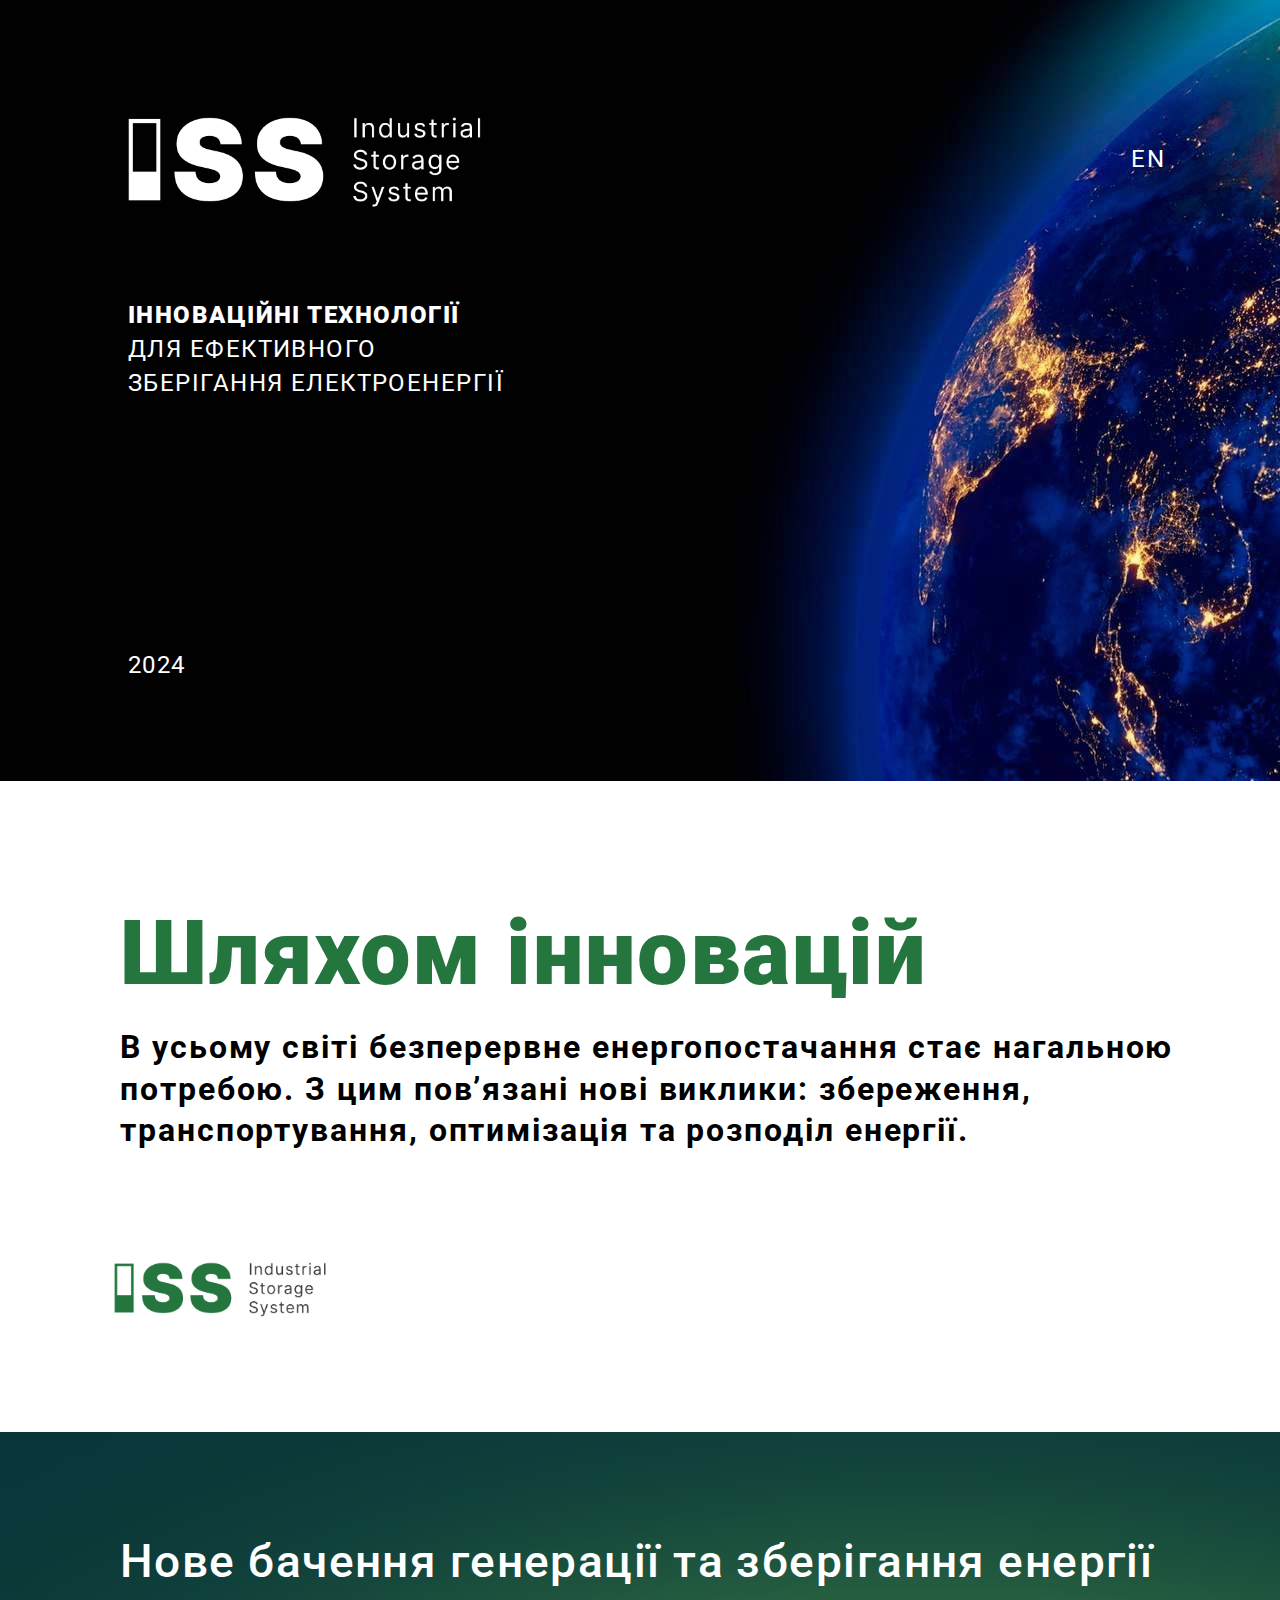
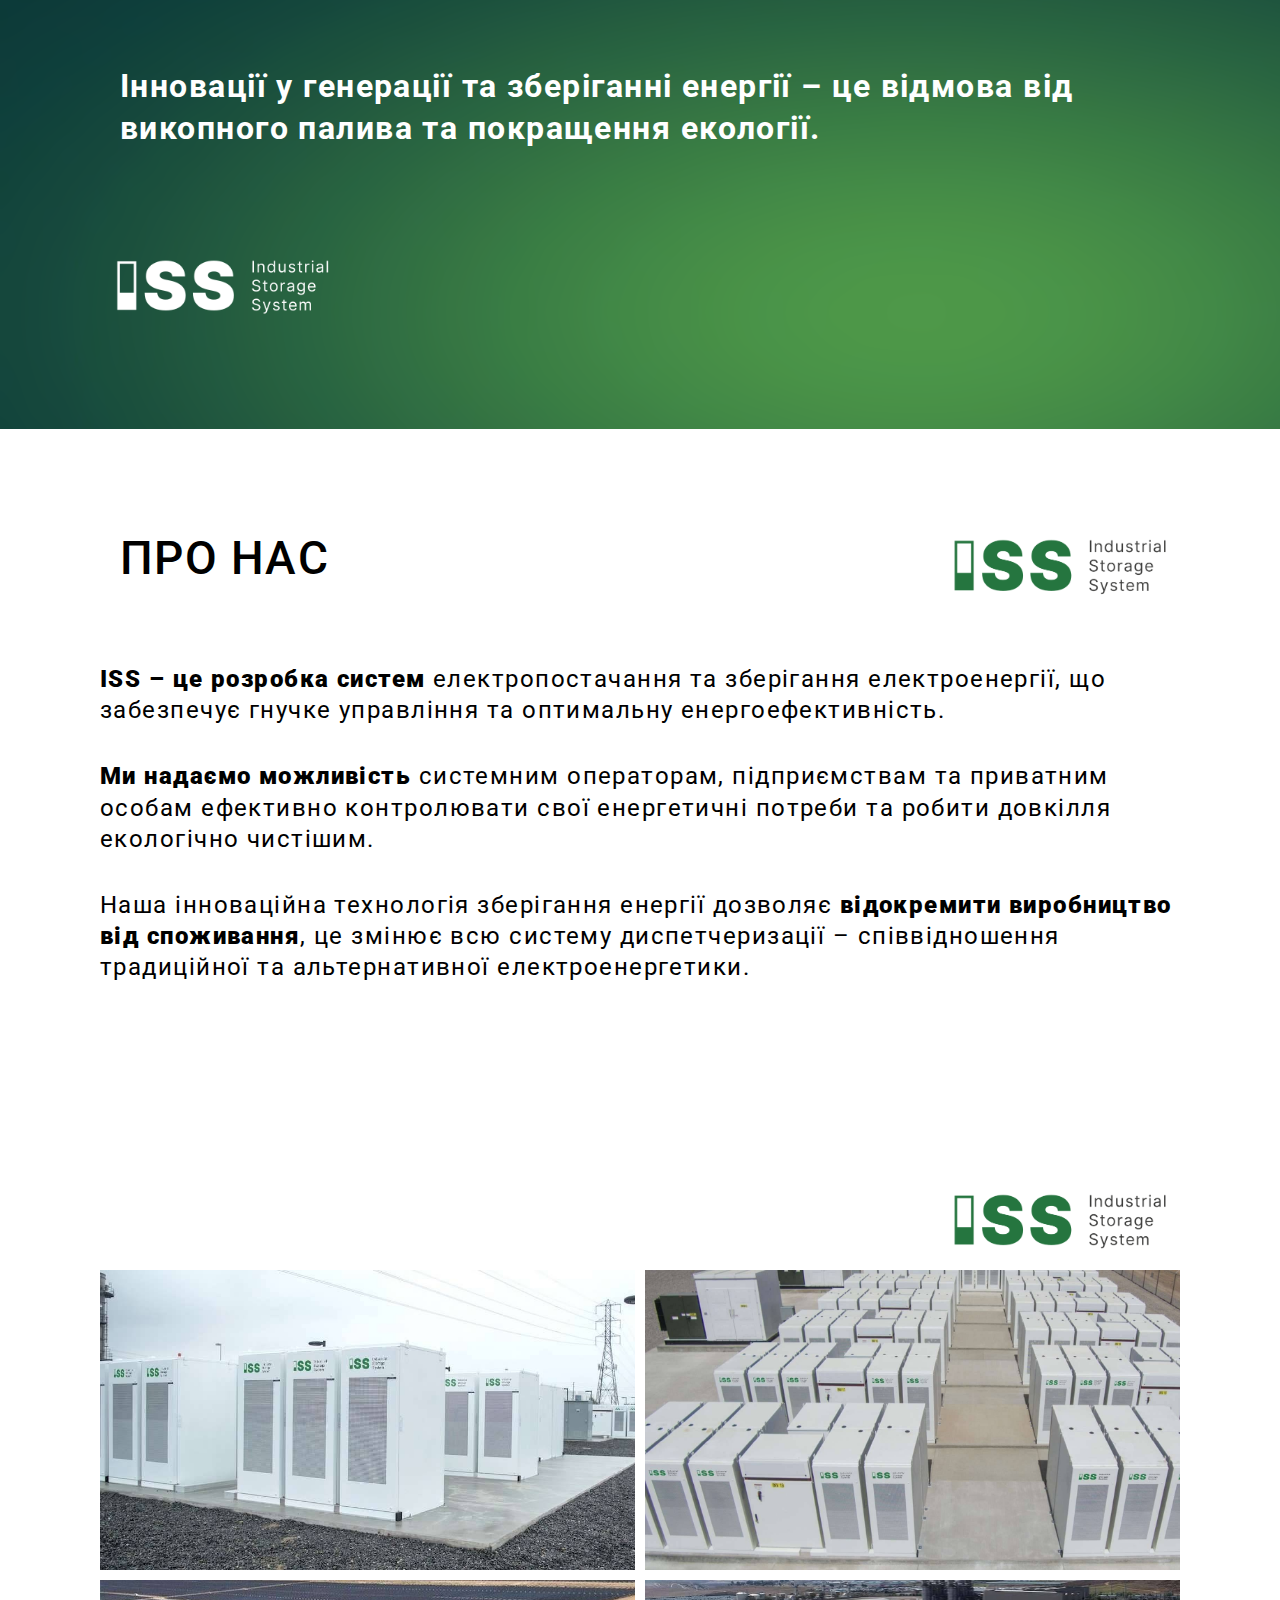
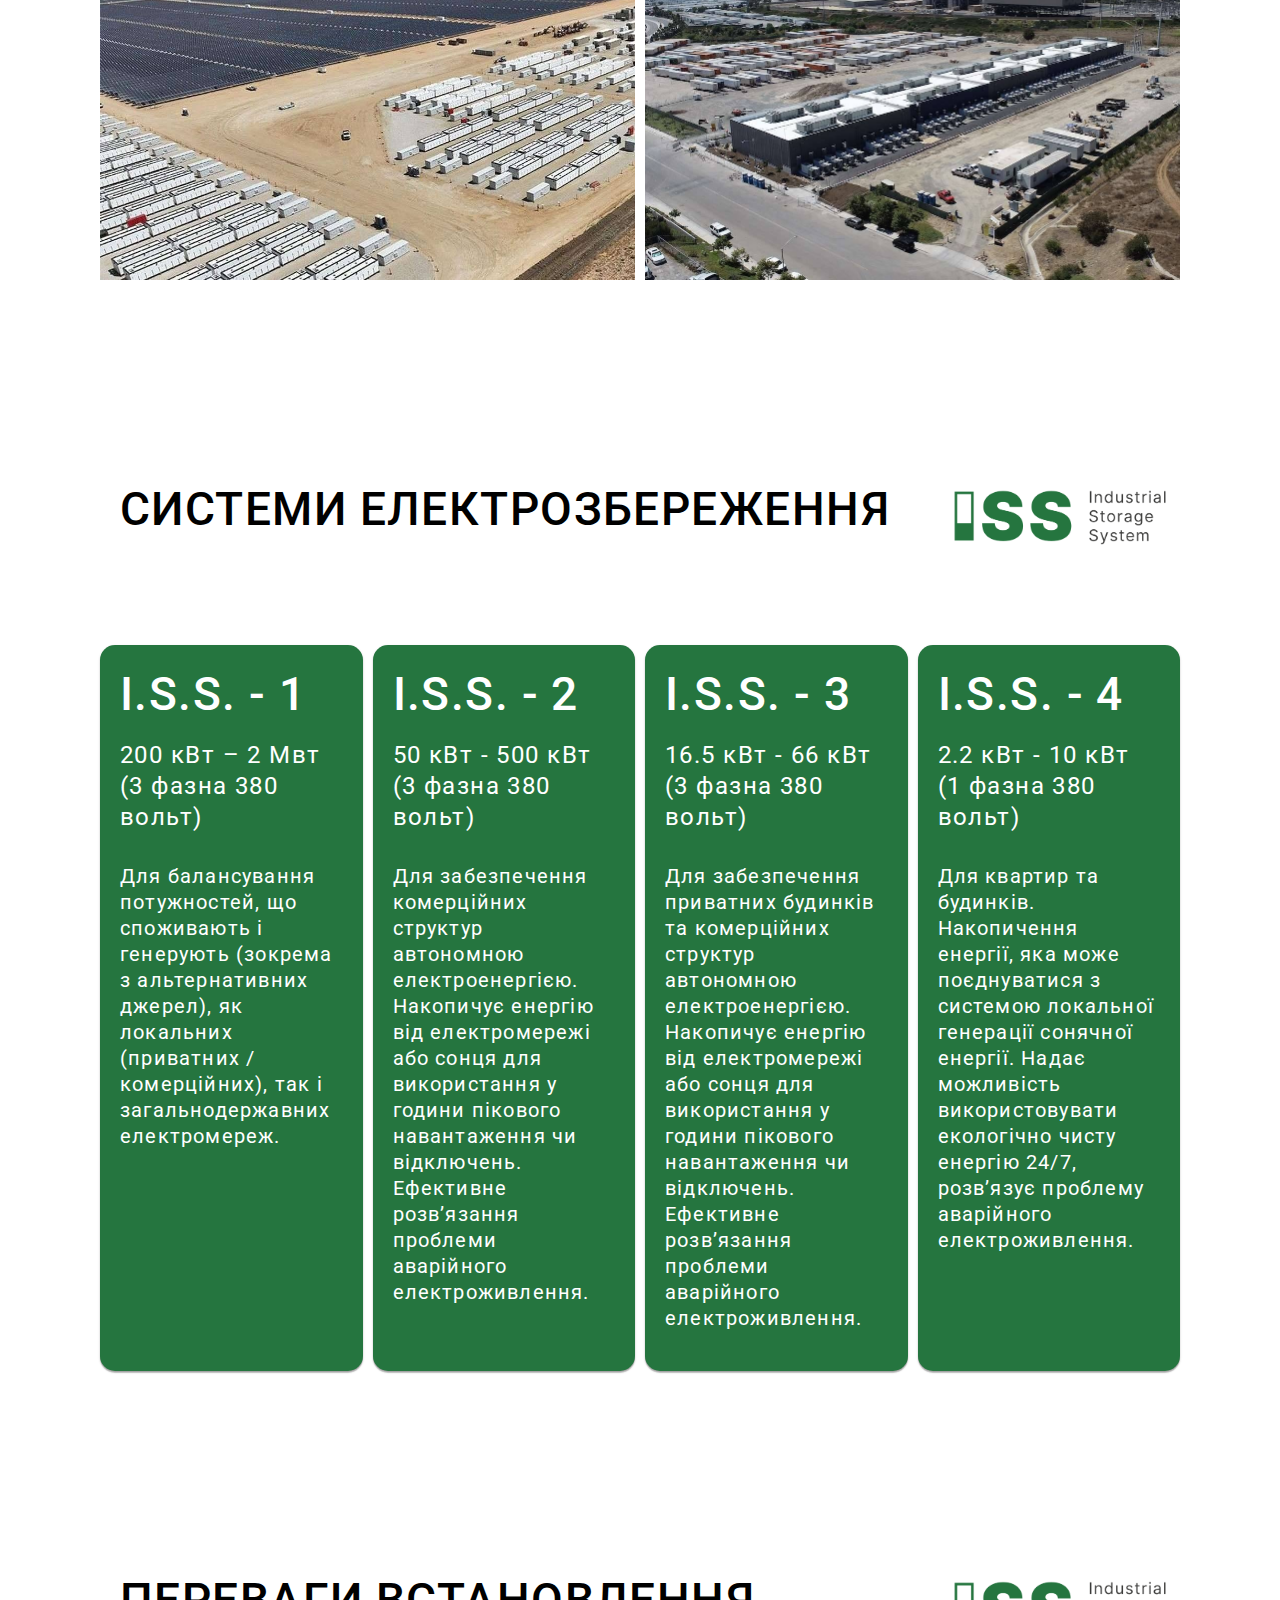
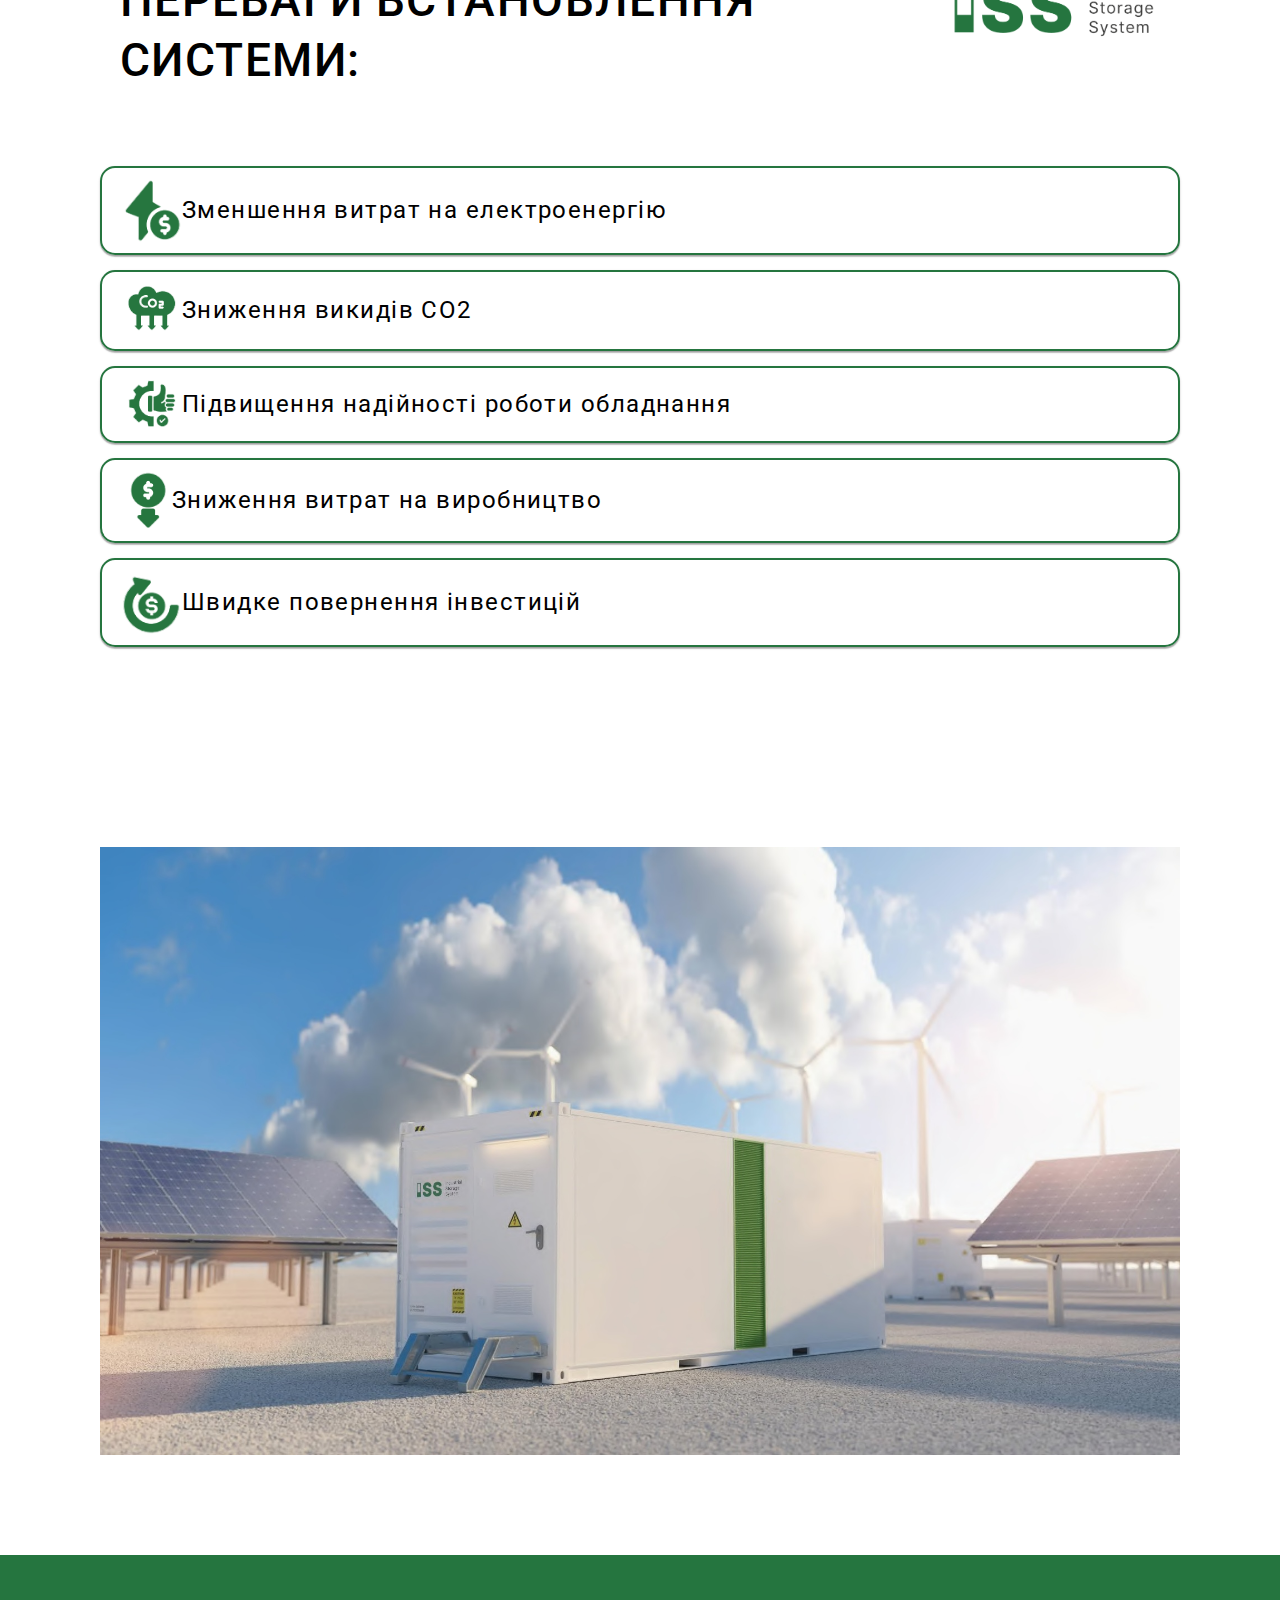
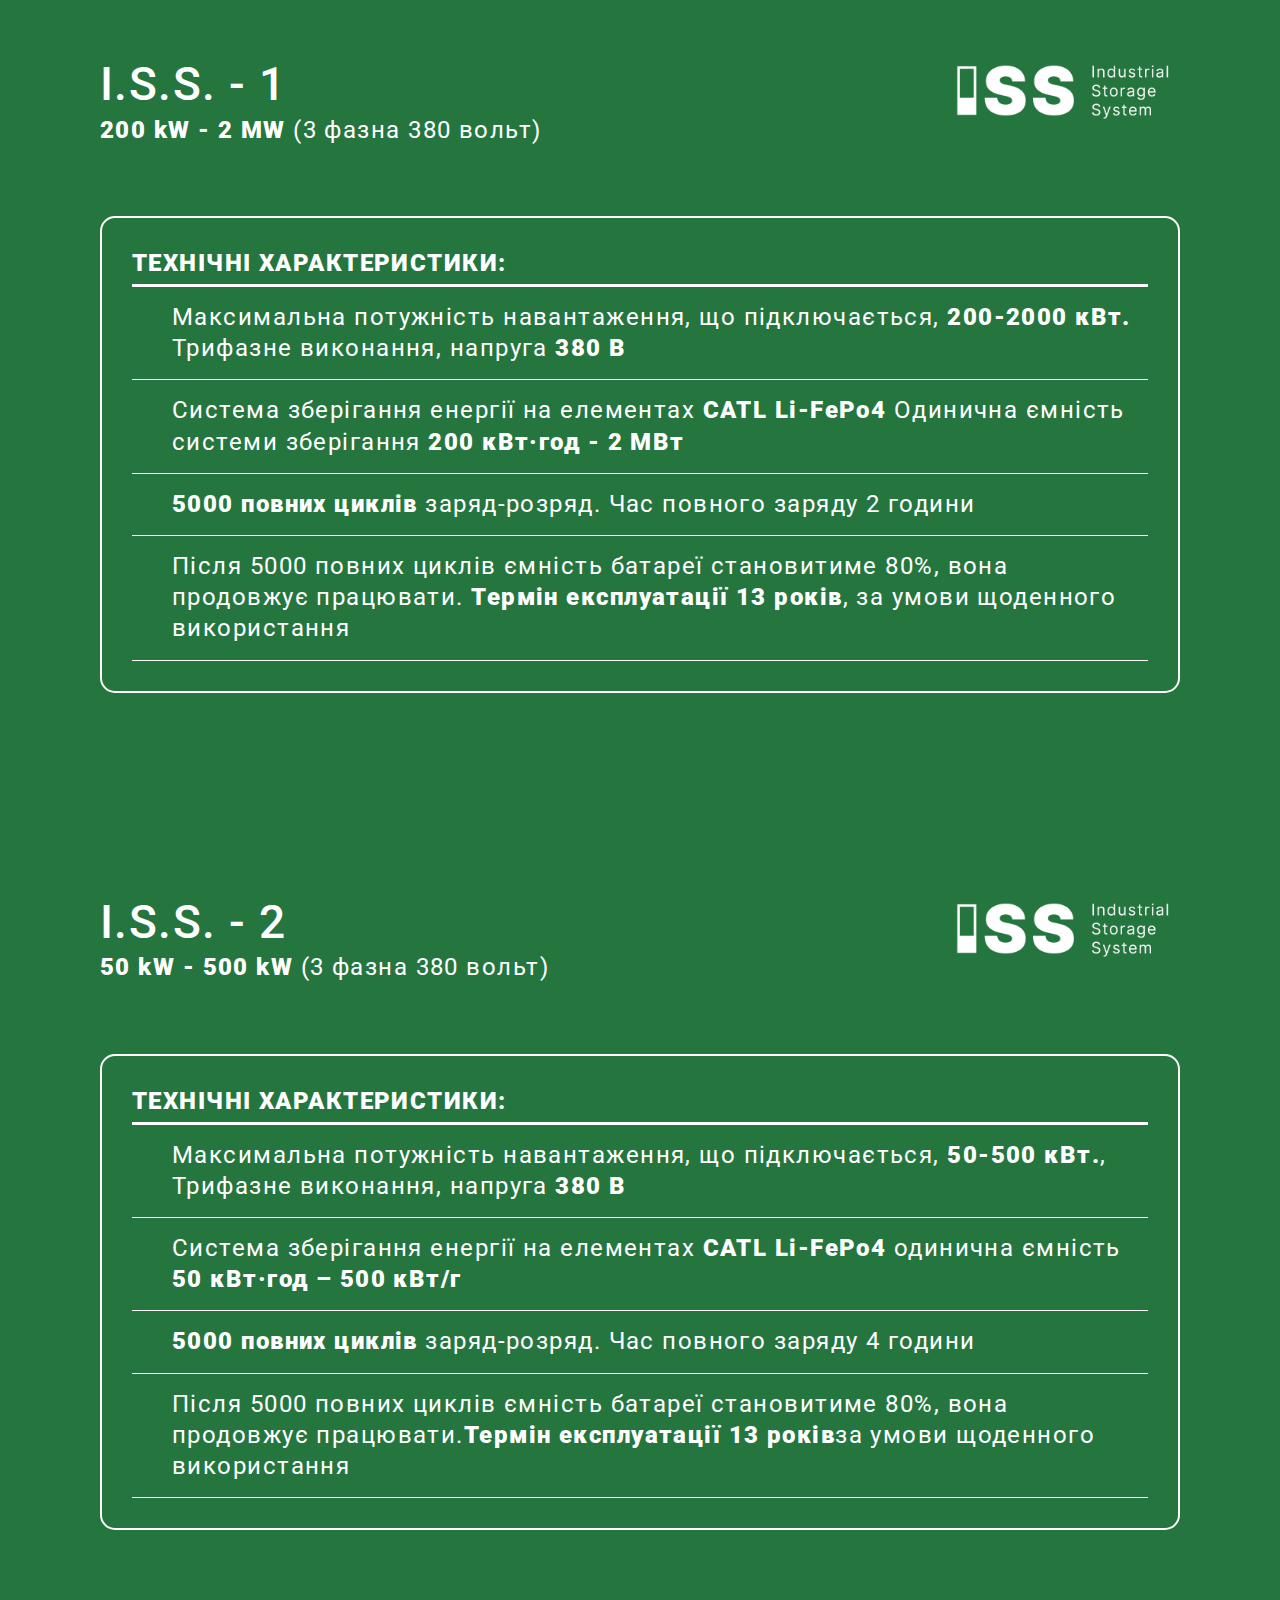
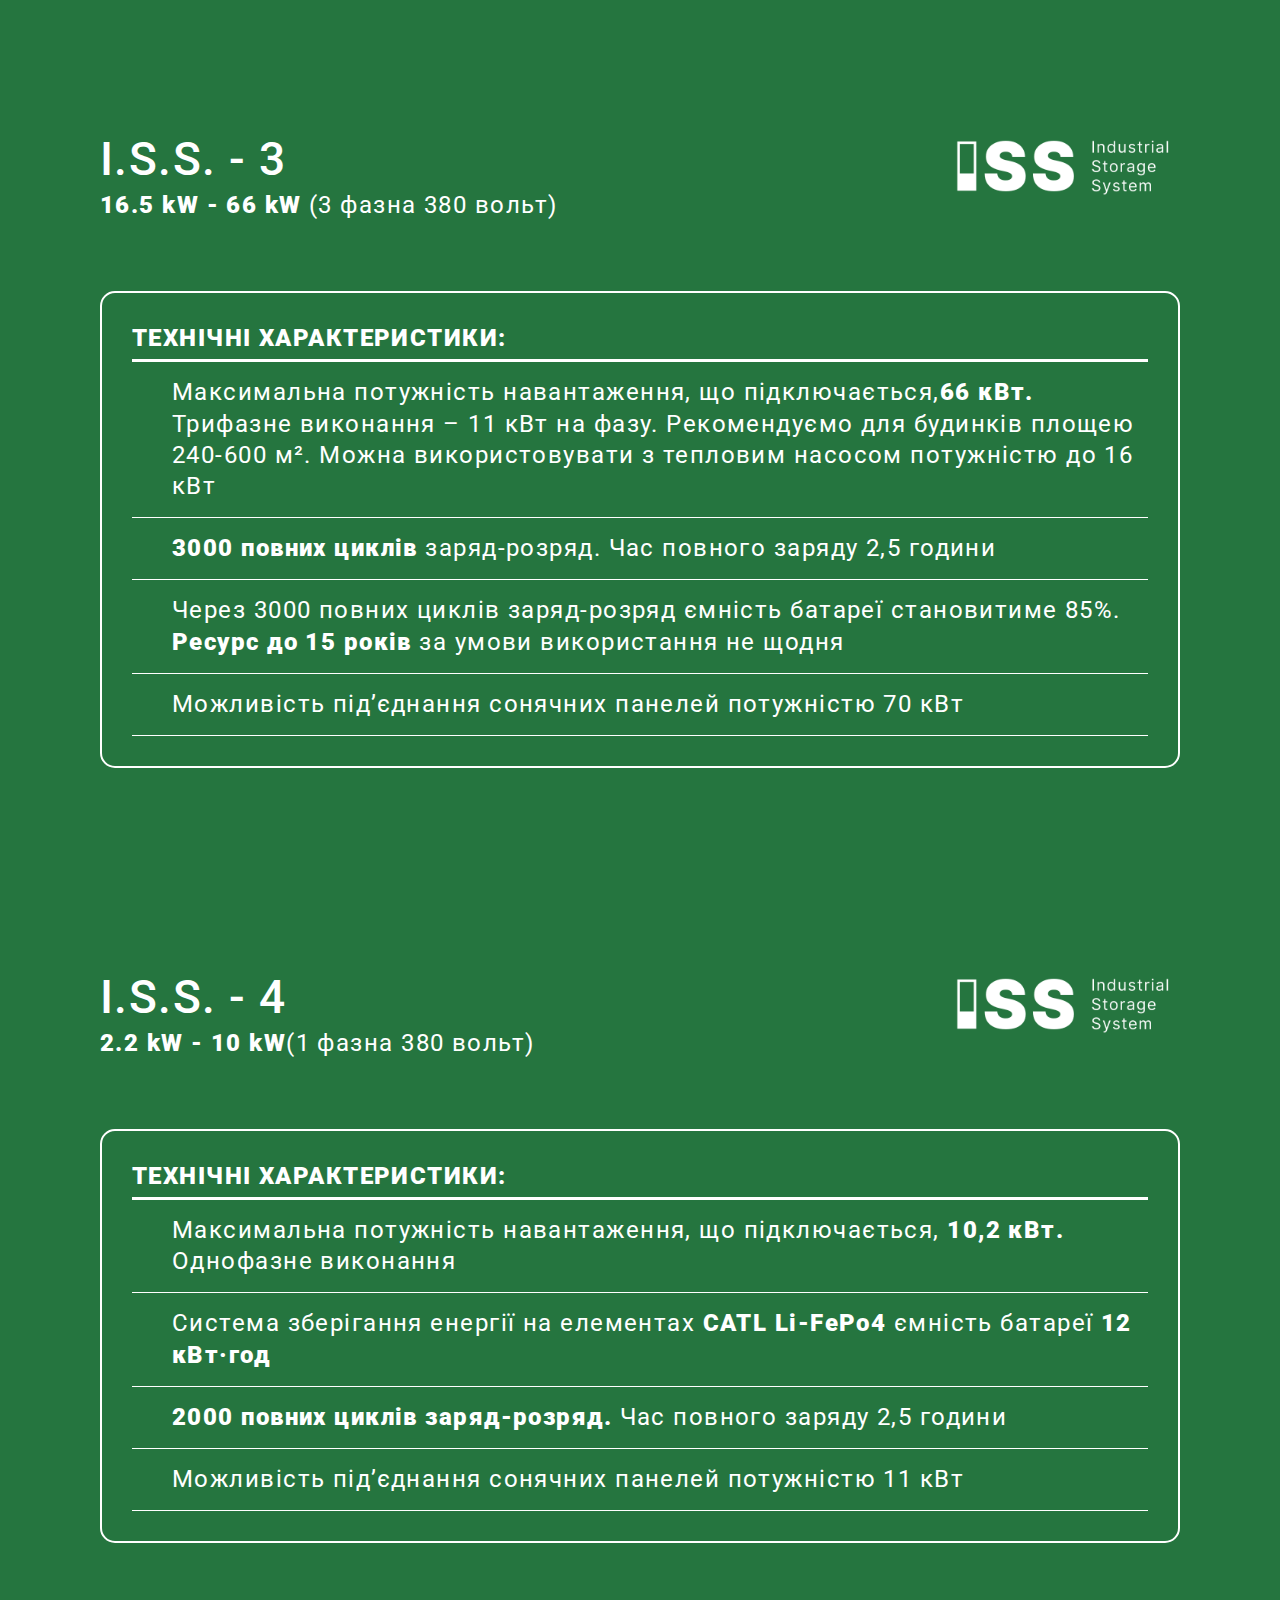
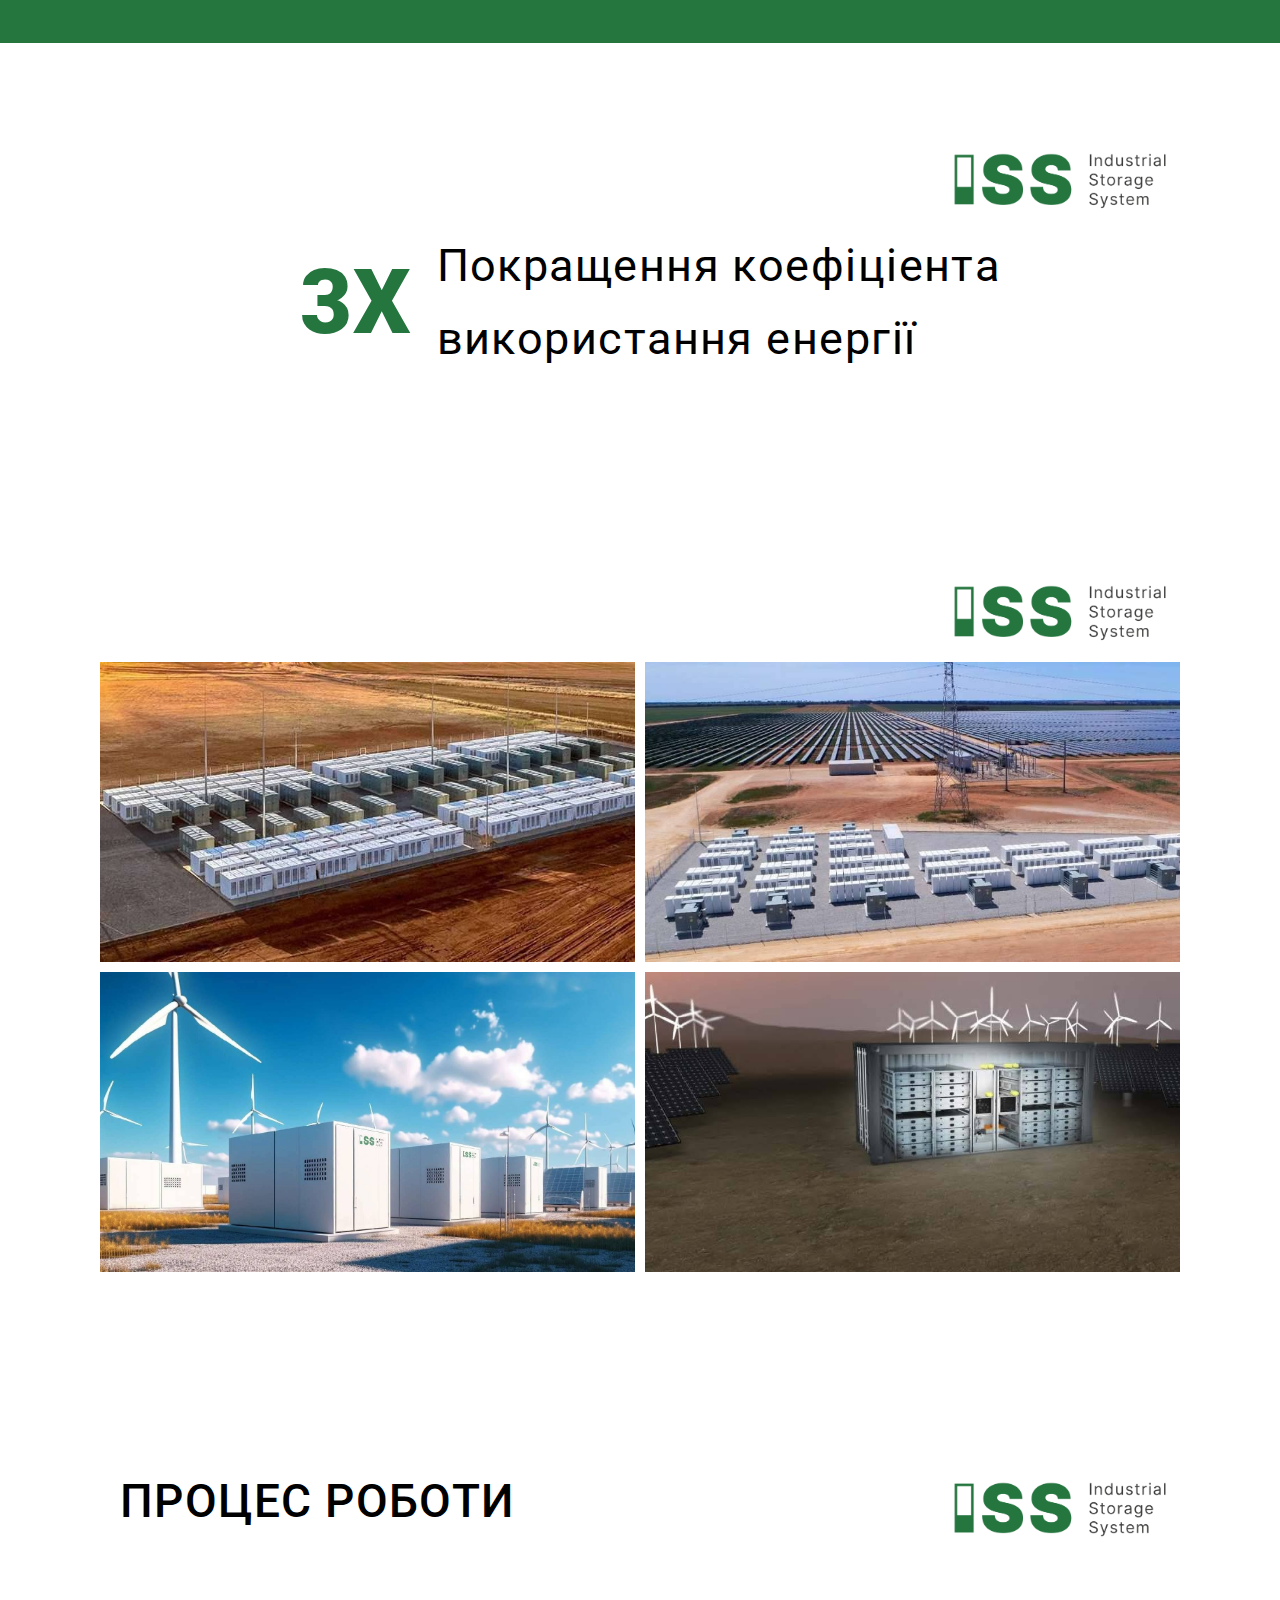
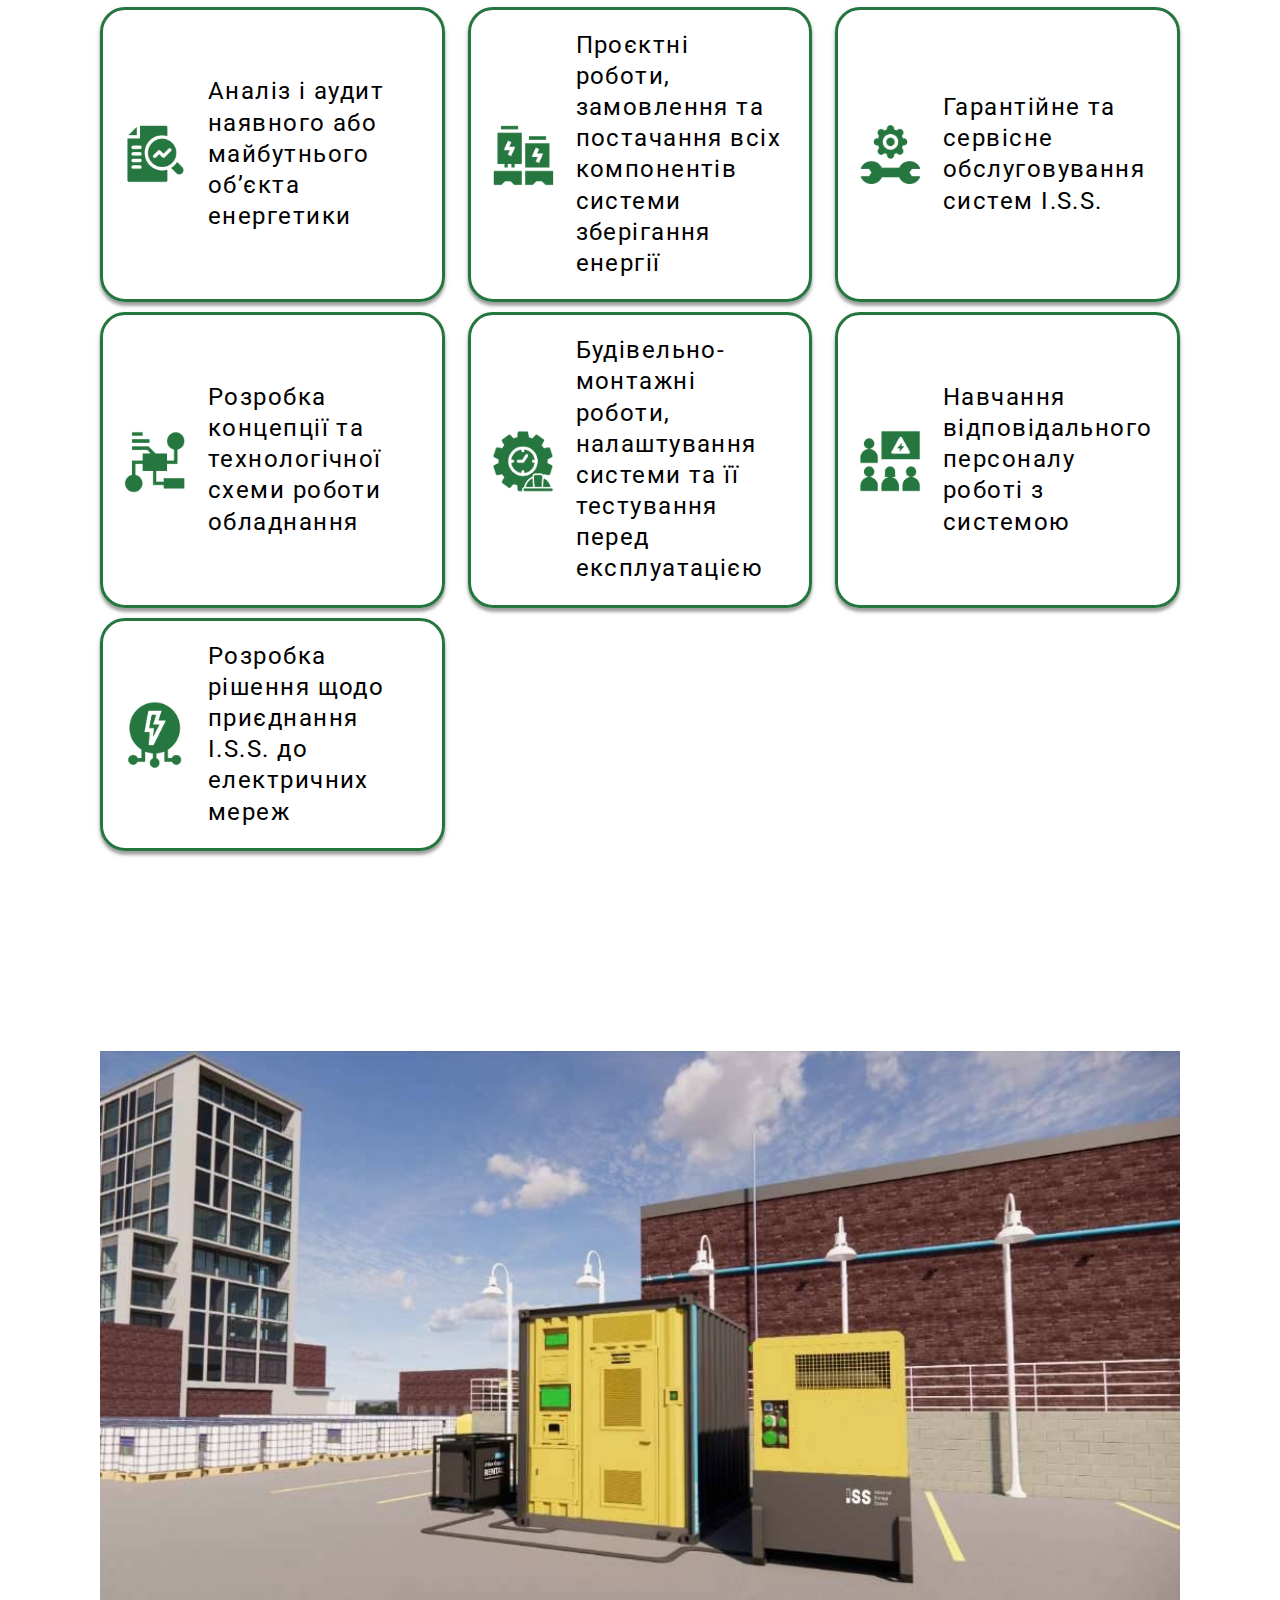
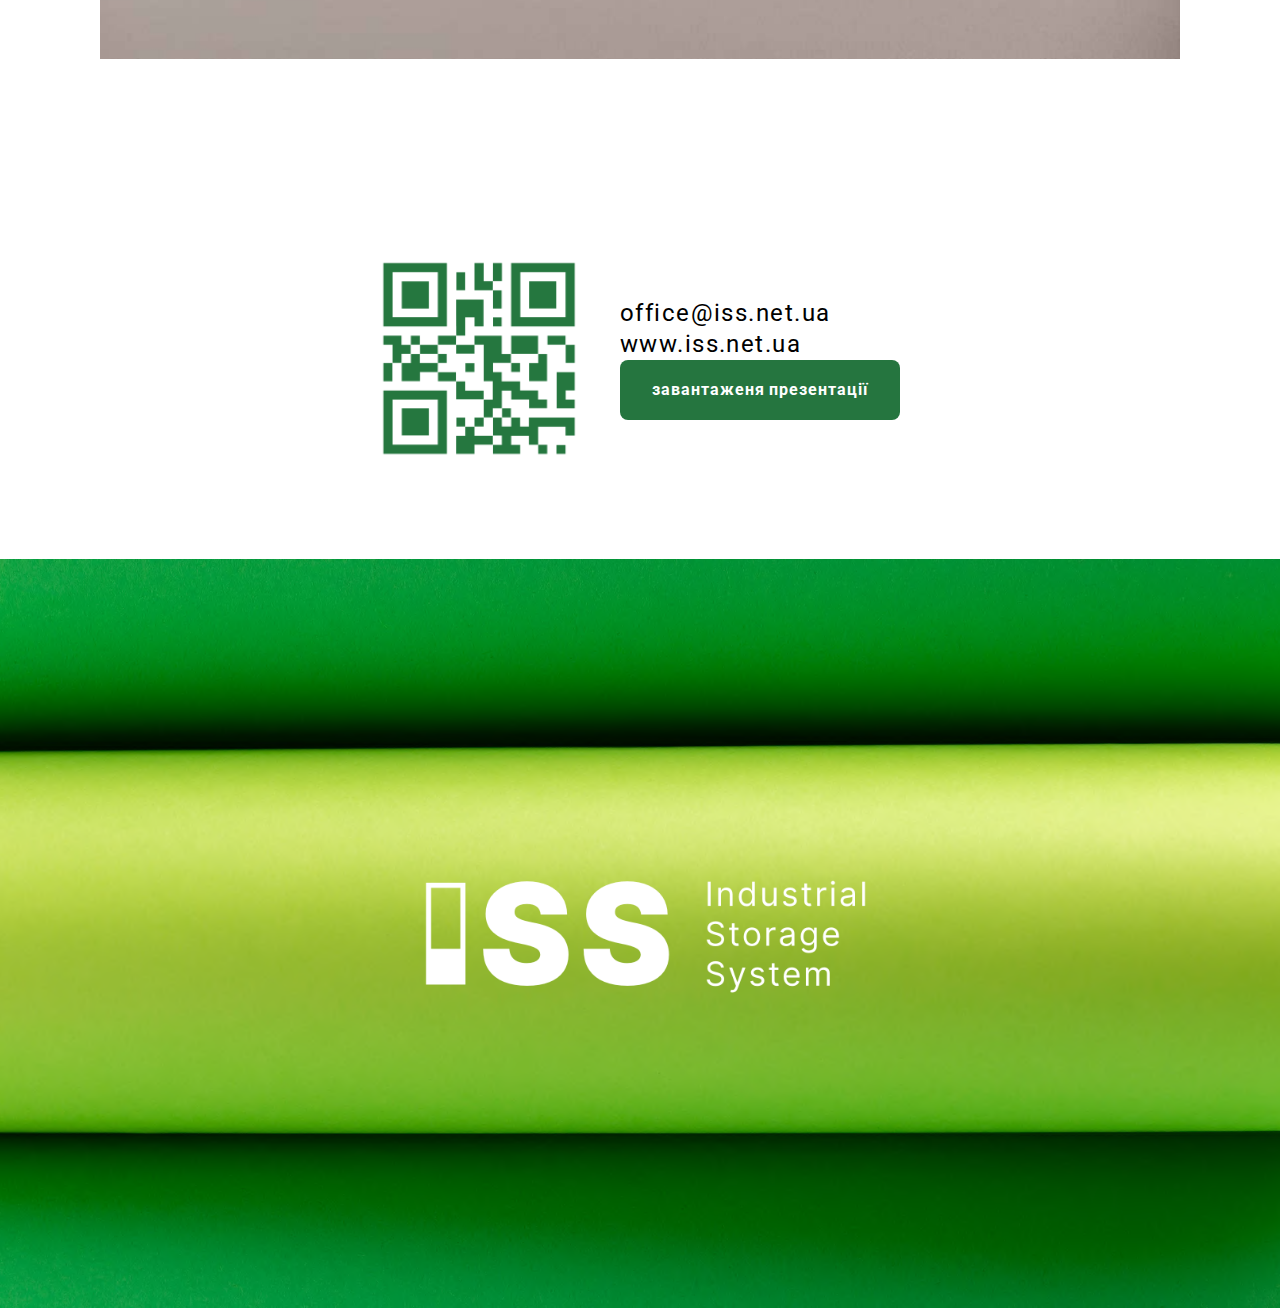
==== ua.html @ e321a3ab "fix" ====
<!DOCTYPE html>
<html lang="en">
  <head>
    <meta charset="UTF-8" />
    <meta name="viewport" content="width=device-width, initial-scale=1.0" />
    <title>ISS</title>
    <link rel="preconnect" href="https://fonts.googleapis.com">
    <link rel="preconnect" href="https://fonts.gstatic.com" crossorigin>
    <link href="https://fonts.googleapis.com/css2?family=Roboto:wght@400;500;700;900&display=swap" rel="stylesheet">
    <link rel="stylesheet" href="./css/normalize.css ">
    <link rel="stylesheet" href="./css/style.css" />
  </head>
  <body class="text">
    <header class="bgImages text-white section ">
      <div class="container">
        <div class=" box-hero">
          
            <img class="hero-img" src="./images/logo_iss_w.png" alt="logo" width="400px" >
            <a class="link-ua" href="./index.html">EN</a>
          </div>
        <ul>
          <li>
            <p class="hero-text ">
            <span class="wide-text">ІННОВАЦІЙНІ ТЕХНОЛОГІЇ</span> <br />
            ДЛЯ ЕФЕКТИВНОГО<br />
            ЗБЕРІГАННЯ ЕЛЕКТРОЕНЕРГІЇ
            </p>
          </li>
          <li>
            <p class="hero-date">2024</p>
          </li>
        </ul>
      </div>
    </header>

    <section class="section">
      <div class="container">
        <h2 class="follow-title title">Шляхом інновацій</h2>
        <p class="follow-text text">
            В усьому світі безперервне енергопостачання стає 
            нагальною потребою. З цим пов’язані нові виклики: 
            збереження, транспортування, оптимізація та розподіл енергії.
        </p>
        <img src="./images/logo_iss_col.png" alt="logo" width="240">
      </div>
      
    </section>

    <section class="section generation">
      <div class="container  text-white">
        <h2 class=" title">Нове бачення генерації та зберігання енергії</h2>
        <p class="generation-text">
            Інновації у генерації та зберіганні енергії – 
            це відмова від викопного палива 
            та покращення екології.
        </p>
        <img src="./images/logo_iss_w.png" alt="logo" width="240">
      </div>
    </section>

    <section class="section">
      <div class="container">
        <div class="box-flex">
          <h2 class="title">ПРО НАС</h2>
          <img src="./images/logo_iss_col.png" alt="logo" width="240">
        </div>
        <ul >
          <li class="about-item ">
            <span class="wide-text">ISS – це розробка систем</span> електропостачання та зберігання електроенергії, 
            що забезпечує гнучке управління та оптимальну енергоефективність.
          </li>
          <li class="about-item ">
            <span class="wide-text">Ми надаємо можливість</span> системним операторам, підприємствам та приватним особам 
            ефективно контролювати свої енергетичні потреби та робити довкілля екологічно чистішим.
          </li>
          <li>
            Наша інноваційна технологія зберігання енергії дозволяє <span class="wide-text">відокремити
            виробництво від споживання</span>, це змінює всю систему диспетчеризації – 
            співвідношення традиційної та альтернативної електроенергетики.
          </li>
        </ul>
      </div>
      
    </section>

    <section class="section">
      <div class="container">
        <img class="our_work-logo" src="./images/logo_iss_col.png" alt="logo" width="240">
        <ul class="our_work-flex">
          <li class="our_work-item1 our_work-item"></li>
          <li class="our_work-item2 our_work-item"></li>
          <li class="our_work-item3 our_work-item"></li>
          <li class="our_work-item4 our_work-item"></li>
        </ul>
      </div>
    </section>

    <section class="section">
      <div class="container">
        <div class="box-flex system-box">
          <h2 class="title">СИСТЕМИ ЕЛЕКТРОЗБЕРЕЖЕННЯ</h2>
          <img src="./images/logo_iss_col.png" alt="logo" width="240">
        </div>
        <ul class="system-list text-white">
          <li class="system-item">
            <p class="system-title title">I.S.S. - 1</p>
            <p class="system-power">200 кВт – 2 Мвт 
                (3 фазна 380 вольт)</p>
            <p class="text system-text">
                Для балансування 
                потужностей, що 
                споживають 
                і генерують (зокрема з 
                альтернативних джерел), 
                як локальних (приватних /
                комерційних), так 
                і загальнодержавних 
                електромереж.
            </p>
          </li>
          <li class="system-item">
            <p class="system-title title">I.S.S. - 2</p>
            <p class="system-power">50 кВт - 500 кВт 
                (3 фазна 380 вольт)</p>
            <p class="text system-text">
                Для забезпечення комерційних 
                структур автономною 
                електроенергією. 
                Накопичує енергію від 
                електромережі або сонця 
                для використання у години 
                пікового навантаження 
                чи відключень. 
                Ефективне розв’язання 
                проблеми аварійного 
                електроживлення.
            </p>
          </li>
          <li class="system-item ">
            <p class="system-title title">I.S.S. - 3</p>
            <p class="system-power">16.5 кВт - 66 кВт 
                (3 фазна 380 вольт)</p>
            <p class="text system-text">
                Для забезпечення 
                приватних будинків 
                та комерційних 
                структур автономною 
                електроенергією. 
                Накопичує енергію від 
                електромережі або сонця 
                для використання у години 
                пікового навантаження 
                чи відключень. 
                Ефективне розв’язання 
                проблеми аварійного 
                електроживлення.
            </p>
          </li>
          <li class="system-item">
            <p class="system-title title">I.S.S. - 4</p>
            <p class="system-power">2.2 кВт - 10 кВт 
                (1 фазна 380 вольт)</p>
            <p class="text system-text">
                Для квартир та будинків. 
                Накопичення енергії, 
                яка може поєднуватися 
                з системою локальної 
                генерації сонячної енергії. 
                Надає можливість 
                використовувати 
                екологічно чисту 
                енергію 24/7, розв’язує 
                проблему аварійного 
                електроживлення.
            </p>
          </li>
        </ul>
      </div>
    </section>

    <section class="section">
      <div class="container">
        <div class="box-flex">
          <h2 class="title">ПЕРЕВАГИ ВСТАНОВЛЕННЯ СИСТЕМИ:</h2>
          <img src="./images/logo_iss_col.png" alt="logo" width="240">
        </div>
  
        <ul class="benefits-list text">
          <li class="benefits-item">
            <img src="./images/benefits1.png" alt="" width="60px">
            <p>Зменшення витрат на електроенергію</p>
          </li>
          <li class="benefits-item">
            <img src="./images/benefits2.png" alt="" width="60px">
            <p>Зниження викидів CO2</p>
          </li>
          <li class="benefits-item">
            <img src="./images/benefits3.png" alt="" width="60px">
            <p>Підвищення надійності роботи обладнання</p>
          </li>
          <li class="benefits-item">
            <img src="./images/benefits4.png" alt="" width="50px">
            <p>Зниження витрат на виробництво</p>
          </li>
          <li class="benefits-item">
            <img src="./images/benefits5.png" alt="" width="60px">
            <p>Швидке повернення інвестицій
            </p>
          </li>
        </ul>
      </div>
    </section>

    <section class="section">
      <dir class="container">
        <img class="generator-img" src="./images/generator.jpg" alt="" />
      </dir>
    </section>

    <section class="section text-white section-green text">
      <div class="container">
        <div class="box-flex technology-box">
          <div>  
            <h3 class="title technology-title">I.S.S. - 1</h3>
            <p><span class="wide-text">200 kW - 2 MW</span> (3 фазна 380 вольт)</p>
          </div>
          <img src="./images/logo_iss_w.png" alt="logo" width="240">
        </div>
        <ul class="technology-list">
          <li>
            <p class="wide-text technology-tab-text">ТЕХНІЧНІ ХАРАКТЕРИСТИКИ:</p>
          </li>
          <li class="technology-item">
            <p class="technology-text">
                Максимальна потужність навантаження, що підключається, <span class="wide-text">200-2000 кВт.</span> Трифазне виконання, напруга <span class="wide-text">380 В</span>
            </p>
          </li>
          <li class="technology-item">
            <p class="technology-text">
                Система зберігання енергії на елементах <span class="wide-text">CATL Li-FePo4</span> Одинична ємність системи зберігання <span class="wide-text">200 кВт·год - 2 МВт</span>
            </p>
          </li>
          <li class="technology-item">
            <p class="technology-text">
              <span class="wide-text">5000 повних циклів</span> заряд-розряд. Час повного заряду 2 години
            </p>
          </li>
          <li class="technology-item">
            <p class="technology-text">
                Після 5000 повних циклів ємність батареї становитиме 80%, вона продовжує працювати. <span class="wide-text">Термін експлуатації 13 років</span>,  за умови щоденного використання
            </p>
          </li>
        </ul>
        
      </div>
    </section>

    <section class="section text-white section-green text">
      
      <div class="container">
        <div class="box-flex technology-box">
          <div>  
            <h3 class="title technology-title">I.S.S. - 2</h3>
            <p><span class="wide-text">50 kW - 500 kW</span> (3 фазна 380 вольт)</p>
          </div>
          <img src="./images/logo_iss_w.png" alt="logo" width="240">
        </div>
        <ul class="technology-list">
          <li>
            <p class="wide-text technology-tab-text">ТЕХНІЧНІ ХАРАКТЕРИСТИКИ:</p>
          </li>
          <li class="technology-item">
            <p class="technology-text">
                Максимальна потужність навантаження, що підключається,  
               <span class="wide-text">50-500 кВт.</span>, 
               Трифазне виконання, напруга <span class="wide-text">380 В</span>
            </p>
          </li>
          <li class="technology-item">
            <p class="technology-text">
                Система зберігання енергії на елементах <span class="wide-text">CATL Li-FePo4</span> одинична ємність
              <span class="wide-text">50 кВт·год – 500 кВт/г</span>
            </p>
          </li>
          <li class="technology-item">
            <p class="technology-text">
                <span class="wide-text">5000 повних циклів</span> 
                заряд-розряд. Час повного заряду 4 години
            </p>
          </li>
          <li class="technology-item">
            <p class="technology-text">
                Після 5000 повних циклів ємність батареї становитиме 80%, вона продовжує працювати.<span class="wide-text">Термін експлуатації 13 років</span>за умови щоденного використання
            </p>
          </li>
        </ul>
      </div>
    </section>

    <section class="section text-white section-green text">
      
      <div class="container">
        <div class="box-flex technology-box">
          <div>  
            <h3 class="title technology-title">I.S.S. - 3</h3>
            <p><span class="wide-text">16.5 kW - 66 kW</span> (3 фазна 380 вольт)</p>
          </div>
          <img src="./images/logo_iss_w.png" alt="logo" width="240">
        </div>
        <ul class="technology-list">
          <li>
            <p class="wide-text technology-tab-text">ТЕХНІЧНІ ХАРАКТЕРИСТИКИ:</p>
          </li>
          <li class="technology-item">
            <p class="technology-text">
                Максимальна потужність навантаження, що підключається,<span class="wide-text">66 кВт.</span> Трифазне виконання – 11 кВт на фазу. 
                Рекомендуємо для будинків площею 240-600 м². Можна використовувати з тепловим насосом 
                потужністю до 16 кВт    
            
            </p>
          </li>
          <li class="technology-item">
            <p class="technology-text">
               <span class="wide-text">3000 повних циклів</span> заряд-розряд. Час повного заряду 2,5 години
            </p>
          </li>
          <li class="technology-item">
            <p class="technology-text">
                Через 3000 повних циклів заряд-розряд ємність батареї становитиме 85%. <span class="wide-text">Ресурс до 15 років</span> за умови 
                використання не щодня
            </p>
          </li>
          <li class="technology-item">
            <p class="technology-text">
                Можливість під’єднання сонячних панелей потужністю 70 кВт
            </p>
          </li>
        </ul>
      </div>
    </section>

    <section class="section text-white section-green text">
      
      <div class="container">
        <div class="box-flex technology-box">
          <div>  
            <h3 class="title technology-title">I.S.S. - 4</h3>
            <p><span class="wide-text">2.2 kW - 10 kW</span>(1 фазна 380 вольт)</p>
          </div>
          <img src="./images/logo_iss_w.png" alt="logo" width="240">
        </div>
        <ul class="technology-list">
          <li>
            <p class="wide-text technology-tab-text">ТЕХНІЧНІ ХАРАКТЕРИСТИКИ:</p>
          </li>
          <li class="technology-item">
            <p class="technology-text">
                Максимальна потужність навантаження, що підключається, <span class="wide-text">10,2 кВт.</span> Однофазне виконання
            </p>
          </li>
          <li class="technology-item">
            <p class="technology-text">
                Система зберігання енергії на елементах <span class="wide-text">CATL Li-FePo4</span> ємність батареї <span class="wide-text">12 кВт·год</span> 
            </p>
          </li>
          <li class="technology-item">
            <p class="technology-text">
                <span class="wide-text">2000 повних циклів заряд-розряд.</span> Час повного заряду 2,5 години
            </p>
          </li>
          <li class="technology-item">
            <p class="technology-text">
                Можливість під’єднання сонячних панелей потужністю 11 кВт

            </p>
            </li>
        </ul>
      </div>
    </section>

    <section class="section">
      <div class="container ">
        <img class="our_work-logo" src="./images/logo_iss_col.png" alt="logo" width="240">
<div class="box-flex improvement-box"> 
  <p class="follow-title title">3X</p>
  <ul>
    <li>
      <p class="impr-text">Покращення коефіціента</p>
    </li>
    <li>
      <p class="impr-text">використання енергії</p>
    </li>
  </ul>
</div>
      </div>
    </section>
    <section class="section">
      <div class="container">
        <img class="our_work-logo" src="./images/logo_iss_col.png" alt="logo" width="240">
        <ul class="our_work-flex">
          <li class="our_work-item5 our_work-item"></li>
          <li class="our_work-item6 our_work-item"></li>
          <li class="our_work-item7 our_work-item"></li>
          <li class="our_work-item8 our_work-item"></li>
        </ul>
      </div>
    </section> 
    <section class="section">
      <div class="container">
        <div class="box-flex">
          <h3 class="title">ПРОЦЕС РОБОТИ</h3>
          <img class="our_work-logo" src="./images/logo_iss_col.png" alt="logo" width="240">
        </div>
          <ul class="work-list">
            <li class="box-flex work-item">
              <img class="work-img" src="./images/svg/icon-1.png" alt="" width="65">
              <p>
                Аналіз і аудит наявного 
або майбутнього 
об’єкта енергетики
              </p>
            </li>
            <li class="box-flex work-item">
              <img class="work-img" src="./images/svg/icon-2.png" alt="" width="65">
              <p>
                Проєктні роботи, 
замовлення та постачання 
всіх компонентів системи
зберігання енергії
              </p>
            </li>
            <li class="box-flex work-item">
              <img class="work-img" src="./images/svg/icon-3.png" alt="" width="65">
              <p>
                Гарантійне та сервісне 
обслуговування систем 
I.S.S.
              </p>
            </li>
            <li class="box-flex work-item">
              <img class="work-img" src="./images/svg/icon-4.png" alt="" width="65">
              <p>
                Розробка концепції 
та технологічної схеми 
роботи обладнання
              </p>
            </li>
            <li class="box-flex work-item">
              <img class="work-img" src="./images/svg/icon-5.png" alt="" width="65">
              <p>
                Будівельно-монтажні 
роботи, налаштування 
системи та її тестування 
перед експлуатацією
              </p>
            </li>
            <li class="box-flex work-item">
              <img class="work-img" src="./images/svg/icon-6.png" alt="" width="65">
              <p>
                Навчання 
відповідального
персоналу роботі 
з системою
              </p>
            </li>
            <li class="box-flex work-item">
              <img class="work-img" src="./images/svg/icon-7.png" alt="" width="65">
              <p>
                Розробка рішення щодо 
приєднання I.S.S. 
до електричних мереж
              </p>
            </li>
          </ul>
      </div>
    </section>
    <section class="section">
      <dir class="container">
        <img class="generator-img" src="./images/generator2.jpg" alt="" />
      </dir>
    </section>

    <section class="section">
      <div class="container qrcode-flex">
        <img class=" qrcode-img" src="./images/svg/QRcod.png" alt="QRcod" width="200"/>
        <ul>
          <li><a class="qrcode-link" href="mail:office@iss.net.ua">office@iss.net.ua</a></li>
          <li class="qrcode-elm"><a class="qrcode-link" href="./
            ">www.iss.net.ua
          </a></li>
          <li><a class="footer-btn" href="./Files/ISS_ukr.pdf">завантаженя презентації</a></li>
        </ul>
      </div>
    </section>
  
    <section class="section footer-bg">

      <div class="container footer-flex">
        <img class="" src="./images/logo_iss_w.png" alt="logo" width="500">
      </div>
    </section>
  </body>
</html>
---- css/style.css ----
* {
  margin: 0;
  padding: 0;
  border: 0 none;
  background: none;
}
body {
  /* transform: scale(0.9); */
  font-weight: normal;
  font-size: 11px;
  font-family: Arial;
}
ul li {
list-style: none;
padding: 0;
}
a{
  text-decoration: none;
  color: inherit;
}
.section{
  padding-top: 100px;
  padding-bottom: 100px;
}
.container{
  margin-right: auto;
    margin-left: auto;
    padding-left: 100px;
    padding-right: 100px;
}
@media screen and (min-width: 480px) {
  .container {
    max-width: 480px;
  }
}
@media screen and (min-width: 768px) {
  .container {
    max-width: 768px;
  }
}
@media screen and (min-width: 1200px) {
  .container {
    max-width: 1200px;
  }
}
  .text {
    font-family: "Roboto", sans-serif;
    font-weight: 400;
    font-style: normal;
    font-size:x-large;
    line-height: 1.3;
    letter-spacing: 0.06em;
  }
  
  .text-white{
    color: white;
  }
  .title{
    margin-bottom: 75px;
  padding-left: 20px;
  font-weight: 500;
  font-size: 46px;
}

.box-hero{
  margin-bottom: 80px;
  display: flex;
  align-items: center;
  justify-content: space-between;
}
.link-ua{
  padding: 15px;
}
.link-ua:hover{
  color: black;
  background-color: white;
  
  border-radius: 100%;
  transition: color 250ms cubic-bezier(0.4, 0, 0.2, 1), border-color 250ms cubic-bezier(0.4, 0, 0.2, 1);
  transition: background-color 250ms cubic-bezier(0.4, 0, 0.2, 1), border-color 250ms cubic-bezier(0.4, 0, 0.2, 1);
}

.wide-text{
  font-weight: 900;
}
  .hero-text{
    line-height: 1.4;
    padding-left: 28px;
  }
  .bgImages{
    background-image: url(../images/hero-bg.jpg);
  }

.hero-text{
  margin-bottom: 250px;
}
.hero-date{
  padding-left: 28px;

}

.follow-box-pad{
  padding-left: 28px;
  padding: 10px 32px;
}
.follow-title{
  
  color: #25753f;
}
.follow-text{
  margin-bottom: 100px;
  padding-left: 20px;
  font-weight: 700;
  font-size: xx-large;
}

.generation{
  display: block;
  background-image: url(../images/green-bg.png);
}



.generation-text{
  margin-bottom: 100px;
    padding-left: 20px;
    font-weight: 700;
    font-size: xx-large;
}

.box-flex{
  display:flex;
  justify-content: space-between;
  align-items: flex-start;
}

.about-item{
  margin-bottom: 35px;

}

.our_work-logo{
  margin-left: auto;
  display: block;
  margin-bottom: 15px;
}
.our_work-flex{
  display: flex;
  flex-wrap: wrap;
  gap: 10px;
}

.our_work-item{
  flex-basis: calc((100% - 10px)/2);
  width: 430px;
  height: 300px;
  background-size: cover;
}
.our_work-item1{
  background-image: url(../images/our_work1.jpg);
}
.our_work-item2{
  background-image: url(../images/our_work2.jpg);
}
.our_work-item3{
  background-image: url(../images/our_work3.jpg);
}
.our_work-item4{
  background-image: url(../images/our_work4.jpg);
}

.system-box{
  margin-bottom: 30px;
}
.system-list{
  display: flex;
  gap: 10px;
}

.system-item{
  padding: 20px;
  flex-basis: calc((100% - 30px)/4);
  border-radius: 15px;
  /* width: calc((100% - 10px)/2);  */

  box-shadow: 0px 1px 3px rgba(0,0,0,.12), 0px 1px 1px rgba(0,0,0,.14), 0px 2px 1px rgba(0,0,0,.2);
  background-color: #25753f;

}

.system-title{
margin-bottom: 15px;
padding: 0;
}
.system-power{
  margin-bottom: 30px;
}
.system-text{
  padding-bottom: 20px;
  font-size: 20px;
}

.benefits-list{
  display: flex;
  flex-direction: column;
  gap:15px;
}
.benefits-item{
  display:flex;
  align-items: center;
  padding-top: 10px;
  padding-bottom: 10px;
  padding-left: 20px;
  border-radius: 15px;
  box-shadow: 0px 1px 3px rgba(0,0,0,.12), 0px 1px 1px rgba(0,0,0,.14), 0px 2px 1px rgba(0,0,0,.2);
  border: 2px solid #25753f;
}

.generator-img{
  display: block;
  width: 100%;
}

.section-green{
  background-color: #25753f;
}

.technology-box{
  margin-bottom: 70px;
}
.technology-title{
  margin: 0;
  padding: 0;
}

.technology-list{
  padding: 30px;

  border: 2px solid white;
  border-radius: 15px;
}
.technology-tab-text{
  border-bottom: 3px solid white;
  padding-bottom: 5px;
}
.technology-item{
  padding-left: 40px;
  padding-top: 15px;
  padding-bottom: 15px;
  border-bottom: 1px solid white;
}
.technology-item::before{
  width: 4px;
  border-bottom: 1px solid white;
}

.improvement-box{
  align-items: center;
  justify-content: center;
}

.follow-title{
  margin: 0;
  padding-right: 25px;
  font-weight: 900;
  font-size: 90px;
  line-height: 1.62;
}
.impr-text{
  font-size: 45px;
  line-height: 1.62;
}
.our_work-item5{
  background-image: url(../images/our_work5.jpg);
}
.our_work-item6{
  background-image: url(../images/our_work6.jpg);
}
.our_work-item7{
  background-image: url(../images/our_work7.jpg);
}
.our_work-item8{
  background-image: url(../images/our_work8.jpg);
}

.work-list{
  display:inline-flex;
  flex-wrap: wrap;
  justify-content: space-between;
  gap: 10px;
}

.work-item{
  flex-basis: calc((100% - 45px) / 3);
  align-items: center;
  padding: 20px;
  box-sizing: border-box;
  box-shadow: 0px 3px 6px rgba(0,0,0,.12), 0px 3px 3px rgba(0,0,0,.14), 0px 4px 3px rgba(0,0,0,.2);
  border: 3px solid #25753f;
  border-radius: 25px;
}

@media (max-width: 768px) {
  .work-item {
    flex-basis: calc((100% - 30px) / 2); 
  }
}

@media (max-width: 480px) {
  .work-item {
    flex-basis: 100%; 
  }
}
.work-img{
  margin-right: 20px;
}

.qrcode-link:hover{
  color: #25753f;
}
.qrcode-elm{
  margin-top: 30;
}

.qrcode-flex{
  display: flex;
  justify-content: center;
    align-items: center;
}
.qrcode-img{
  margin-right: 40px;
}

.footer-bg{
  padding: 300px 0;
  background-position: center;
  background-repeat: no-repeat;
  background-size: cover;
  background-image: url(../images/footer-bg.png);
}

.footer-flex{
  display: flex;
  justify-content: center;
    align-items: center;
}

.footer-btn{
  display: inline-flex;
  min-width: 150px;
  min-height: 40px;
  margin: 0 auto;
  padding: 10px 32px;
  align-items: center;
  border: 0;
  font-family: inherit;
  cursor: pointer;
  font-weight: 700;
  font-size: 16px;
  line-height: 1.88;
  letter-spacing: 0.06em;
  border-radius: 8px;
  transition: background-color 250ms var(--timing-f);
  color:white;
  background-color:#25753f;
}
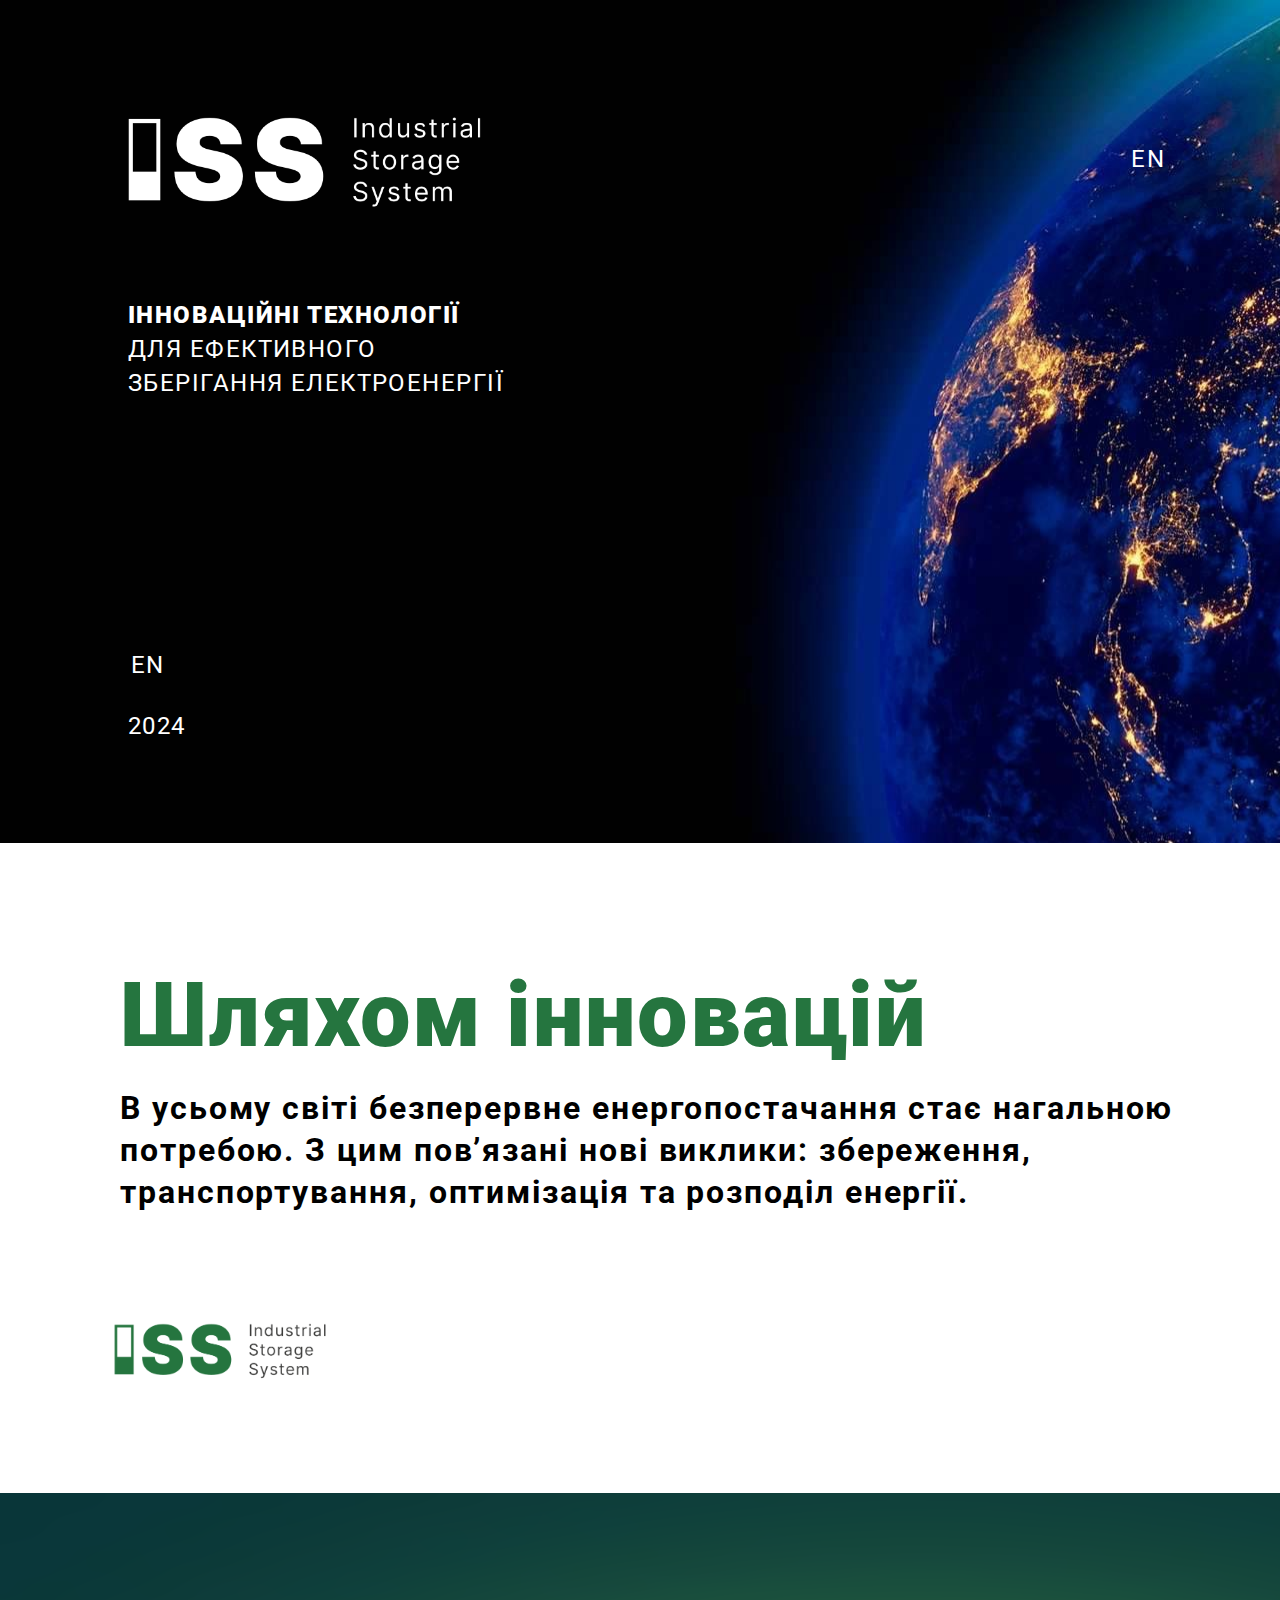
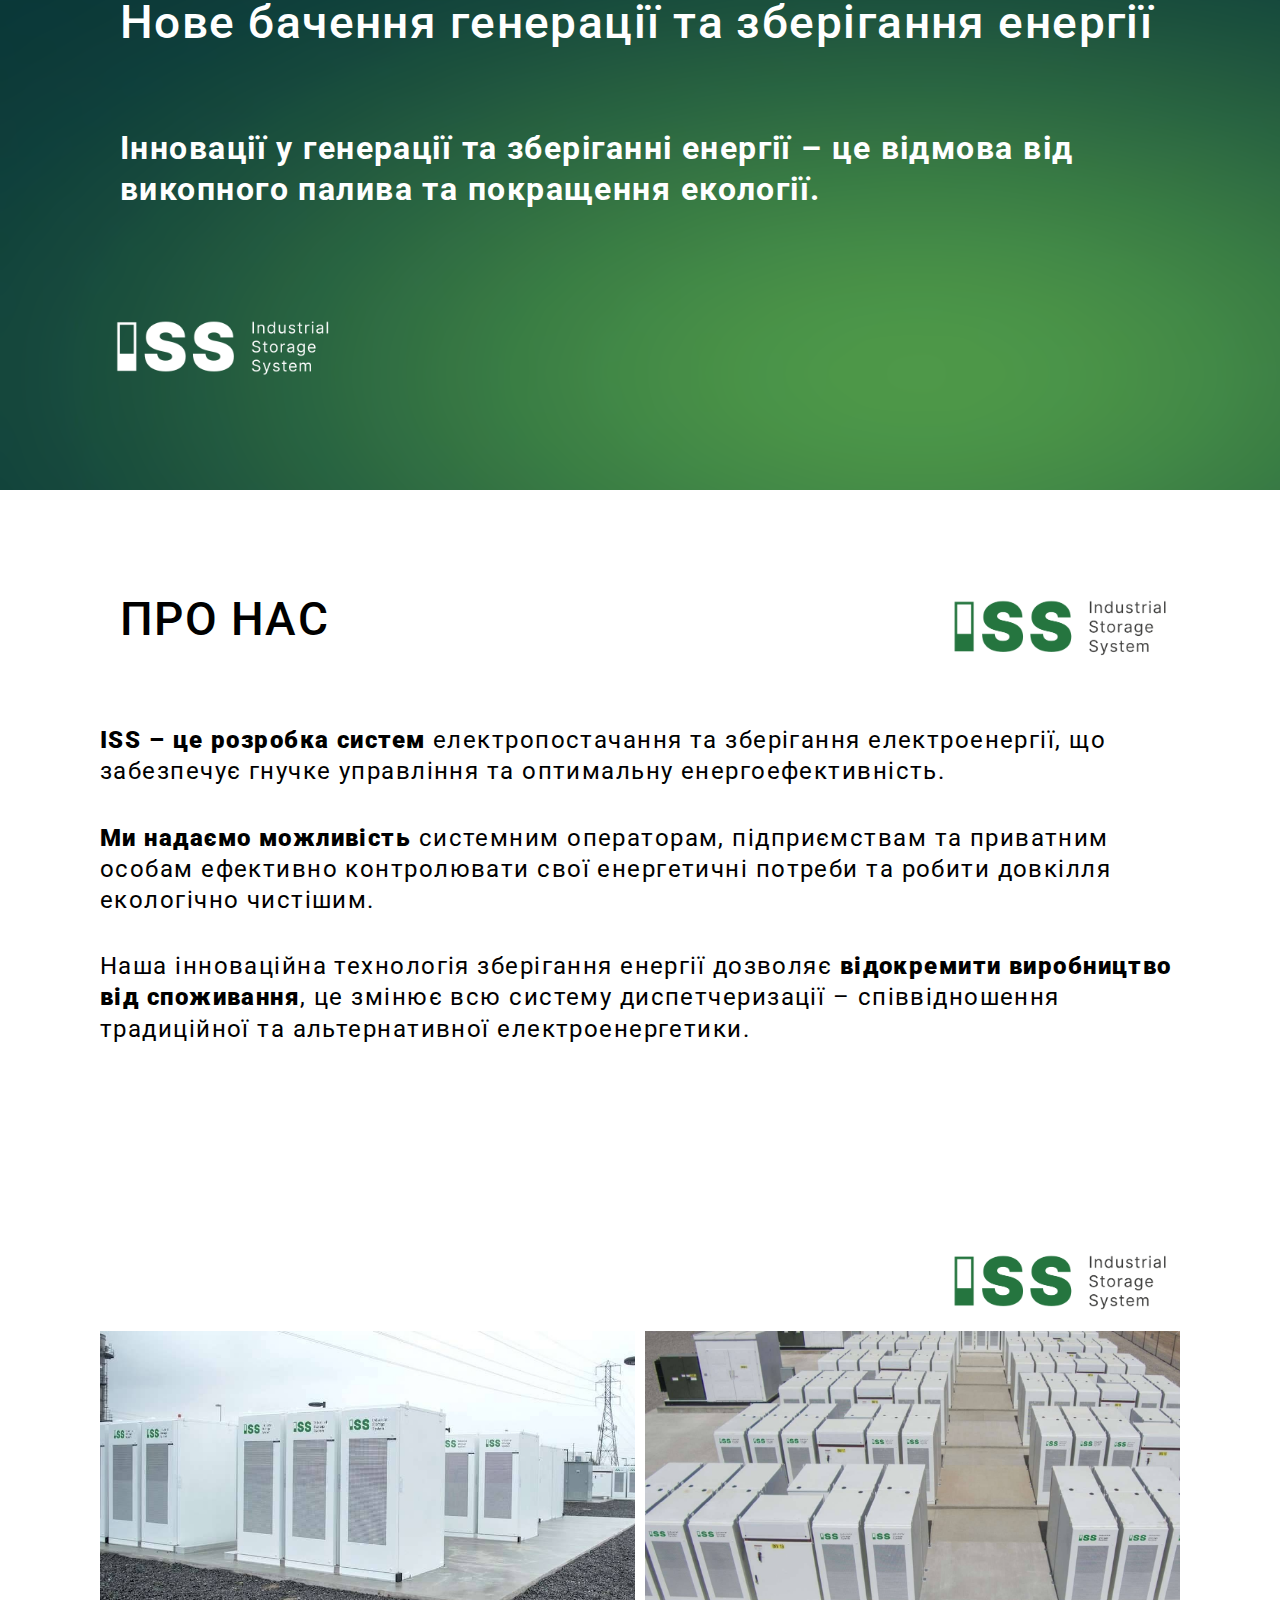
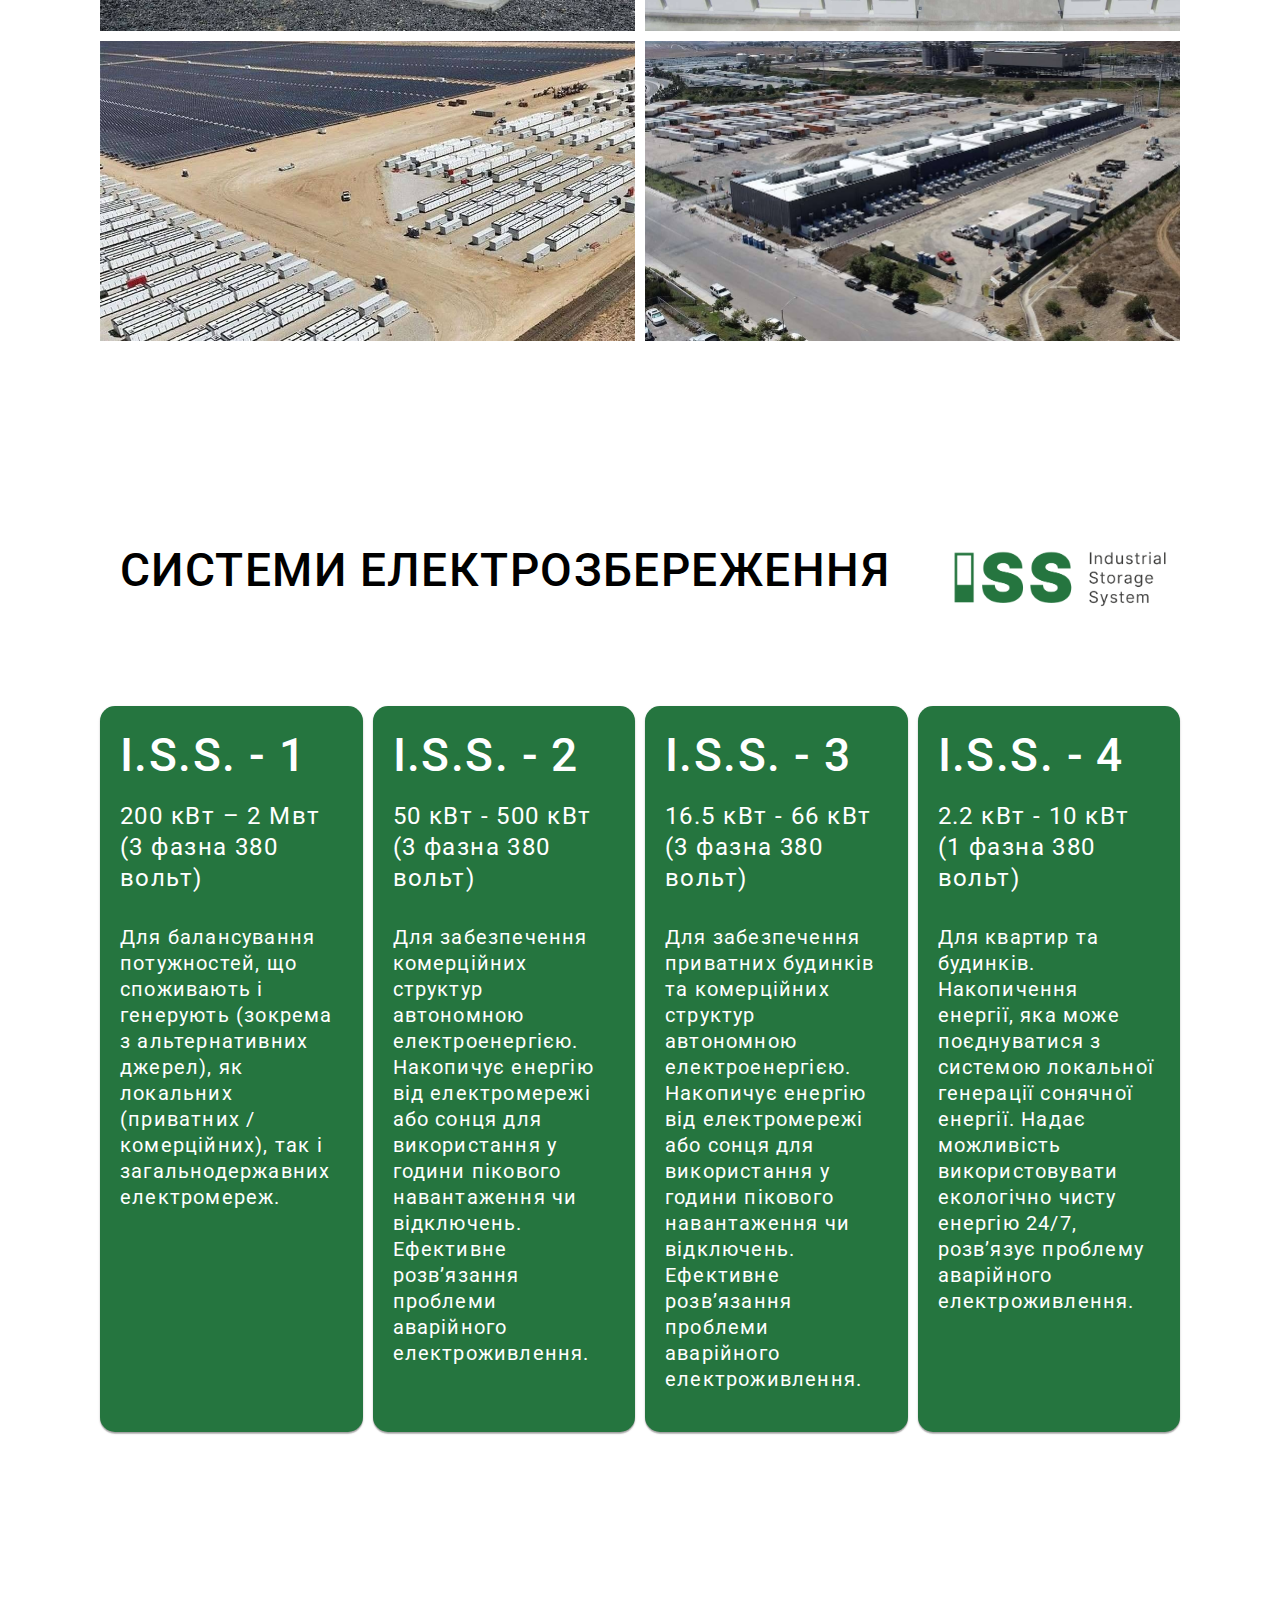
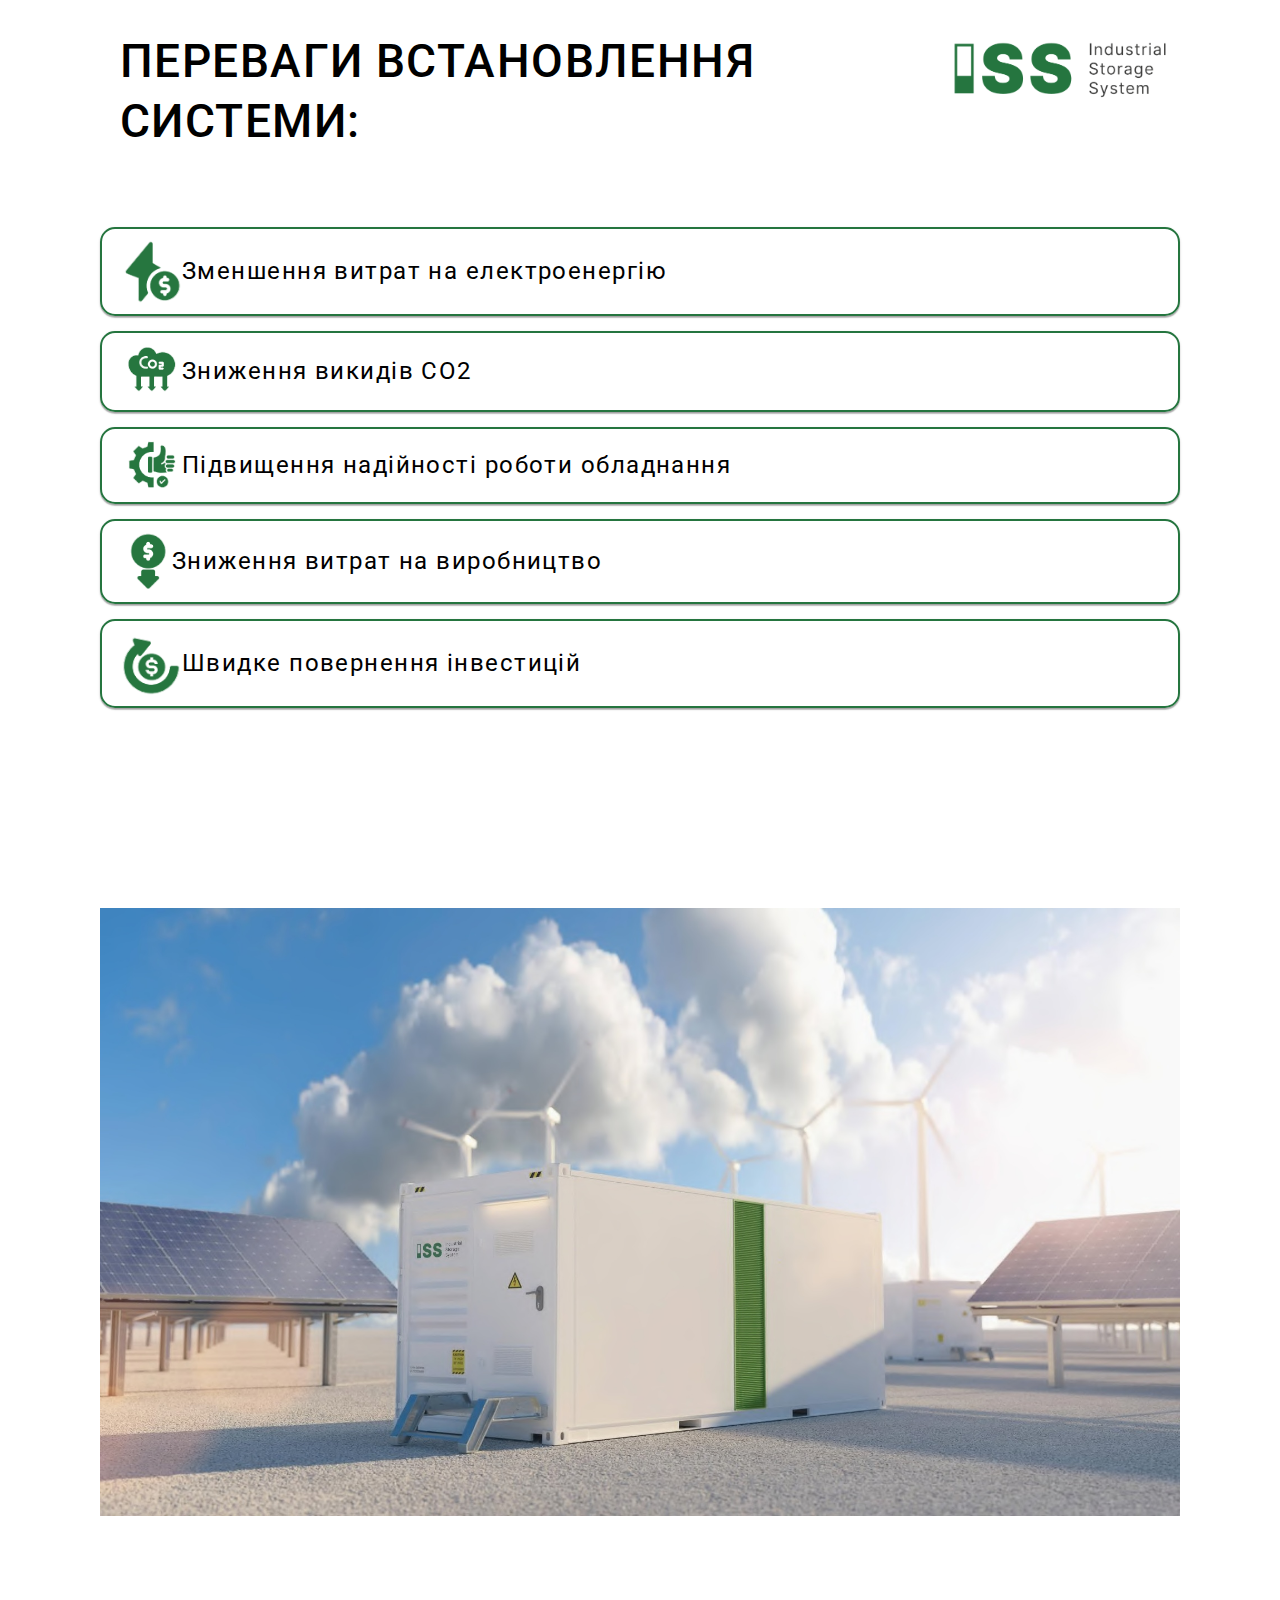
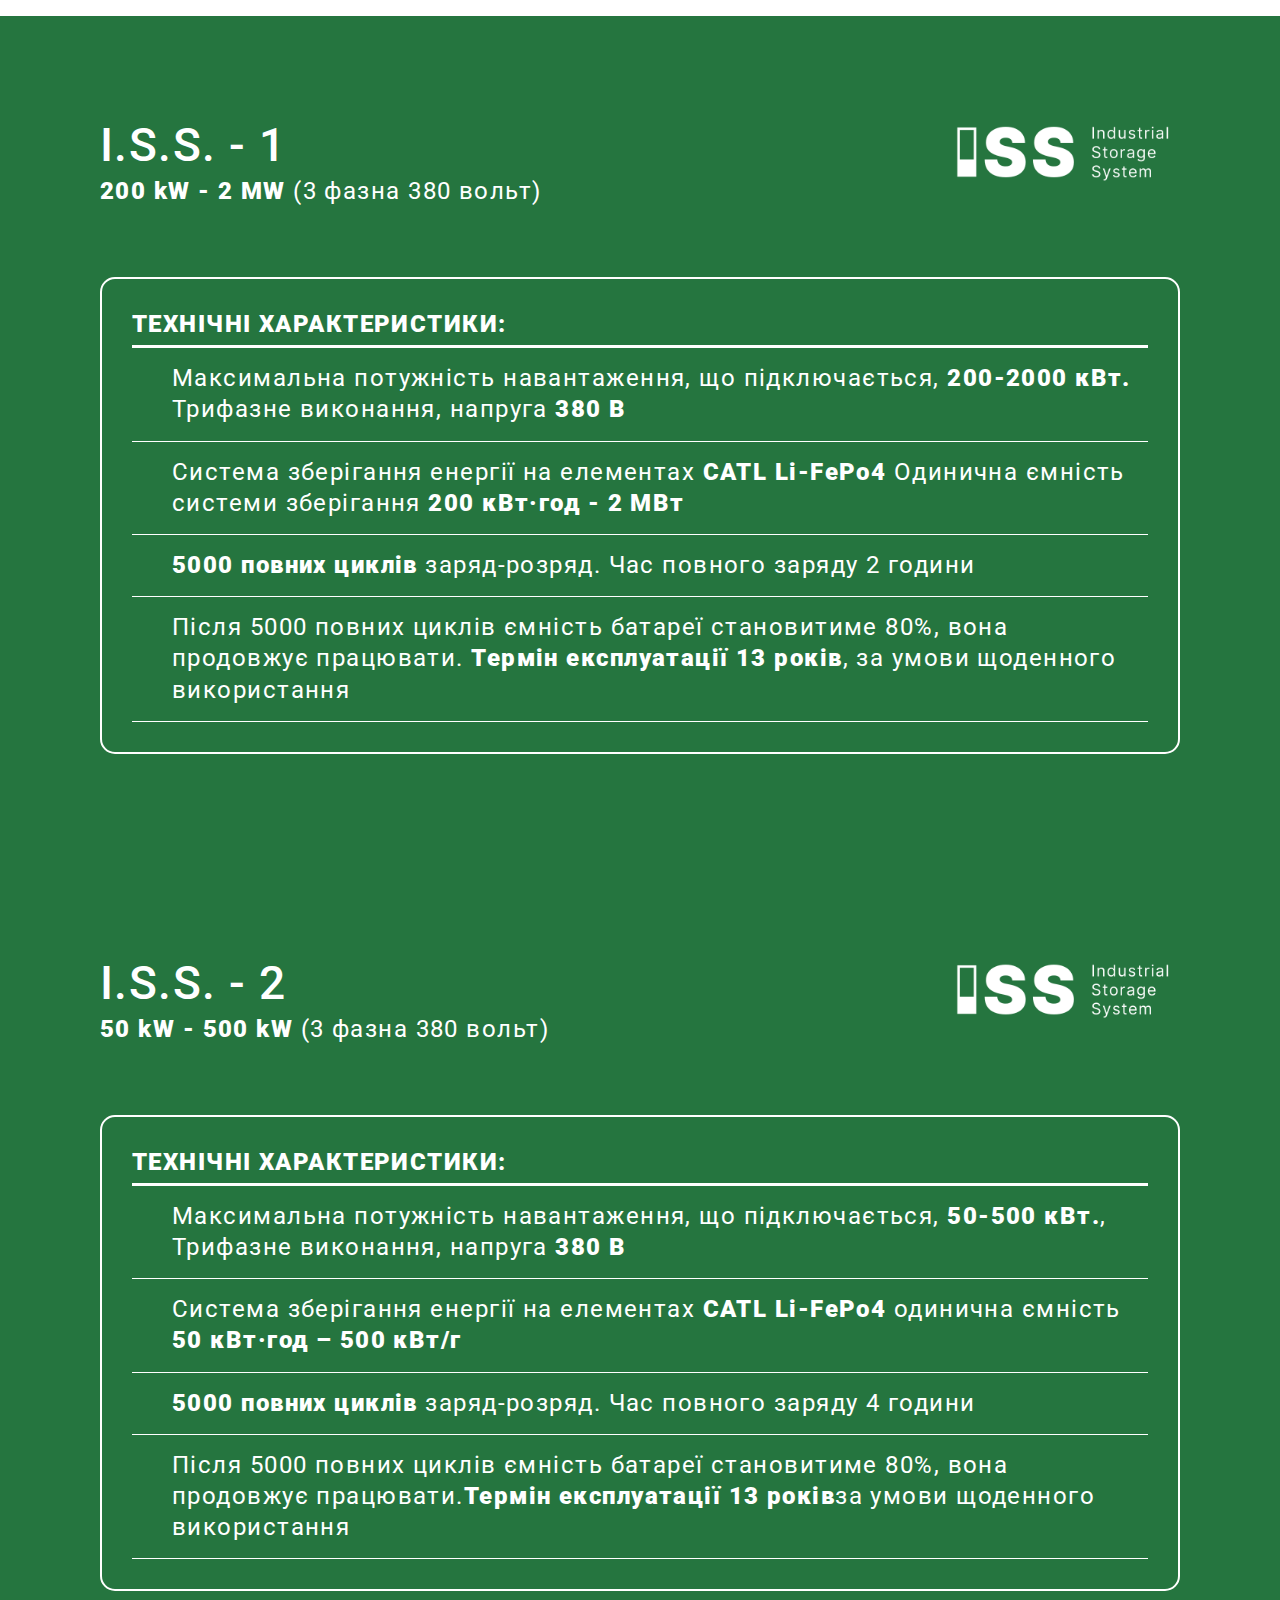
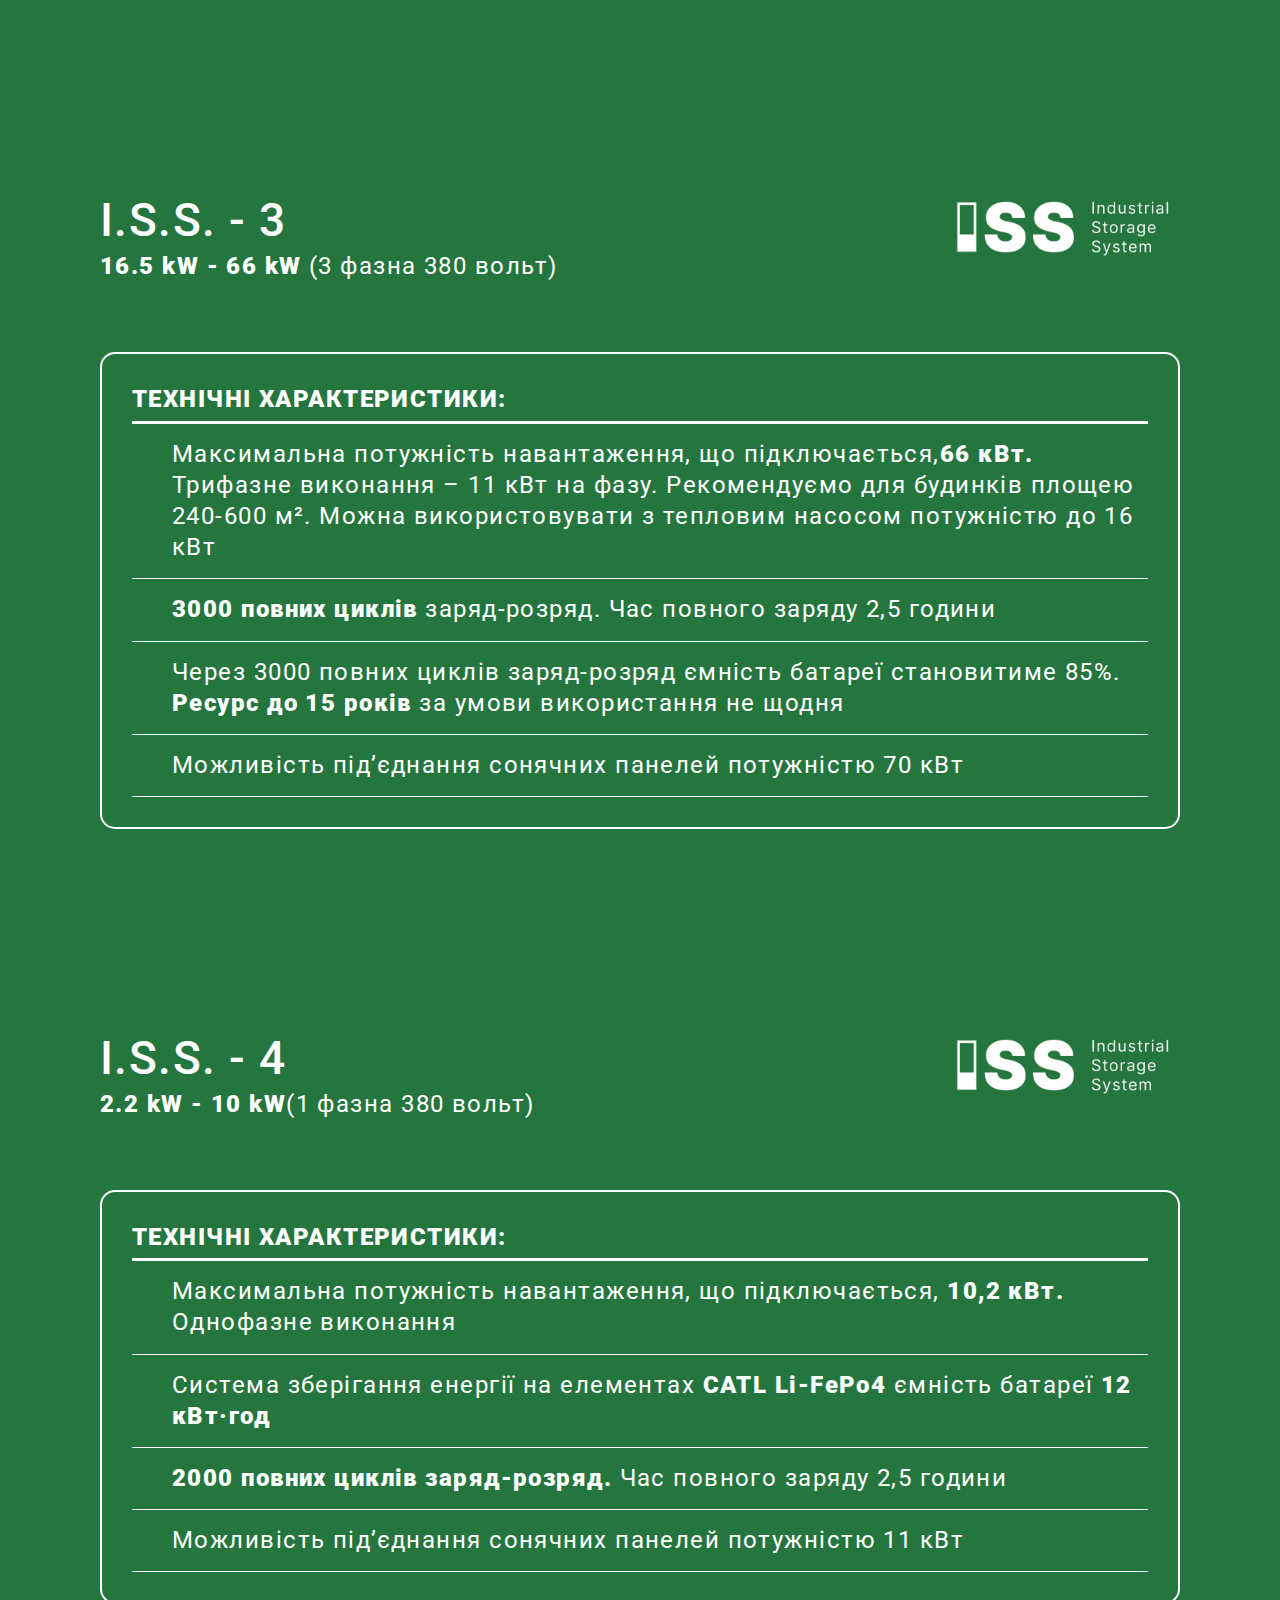
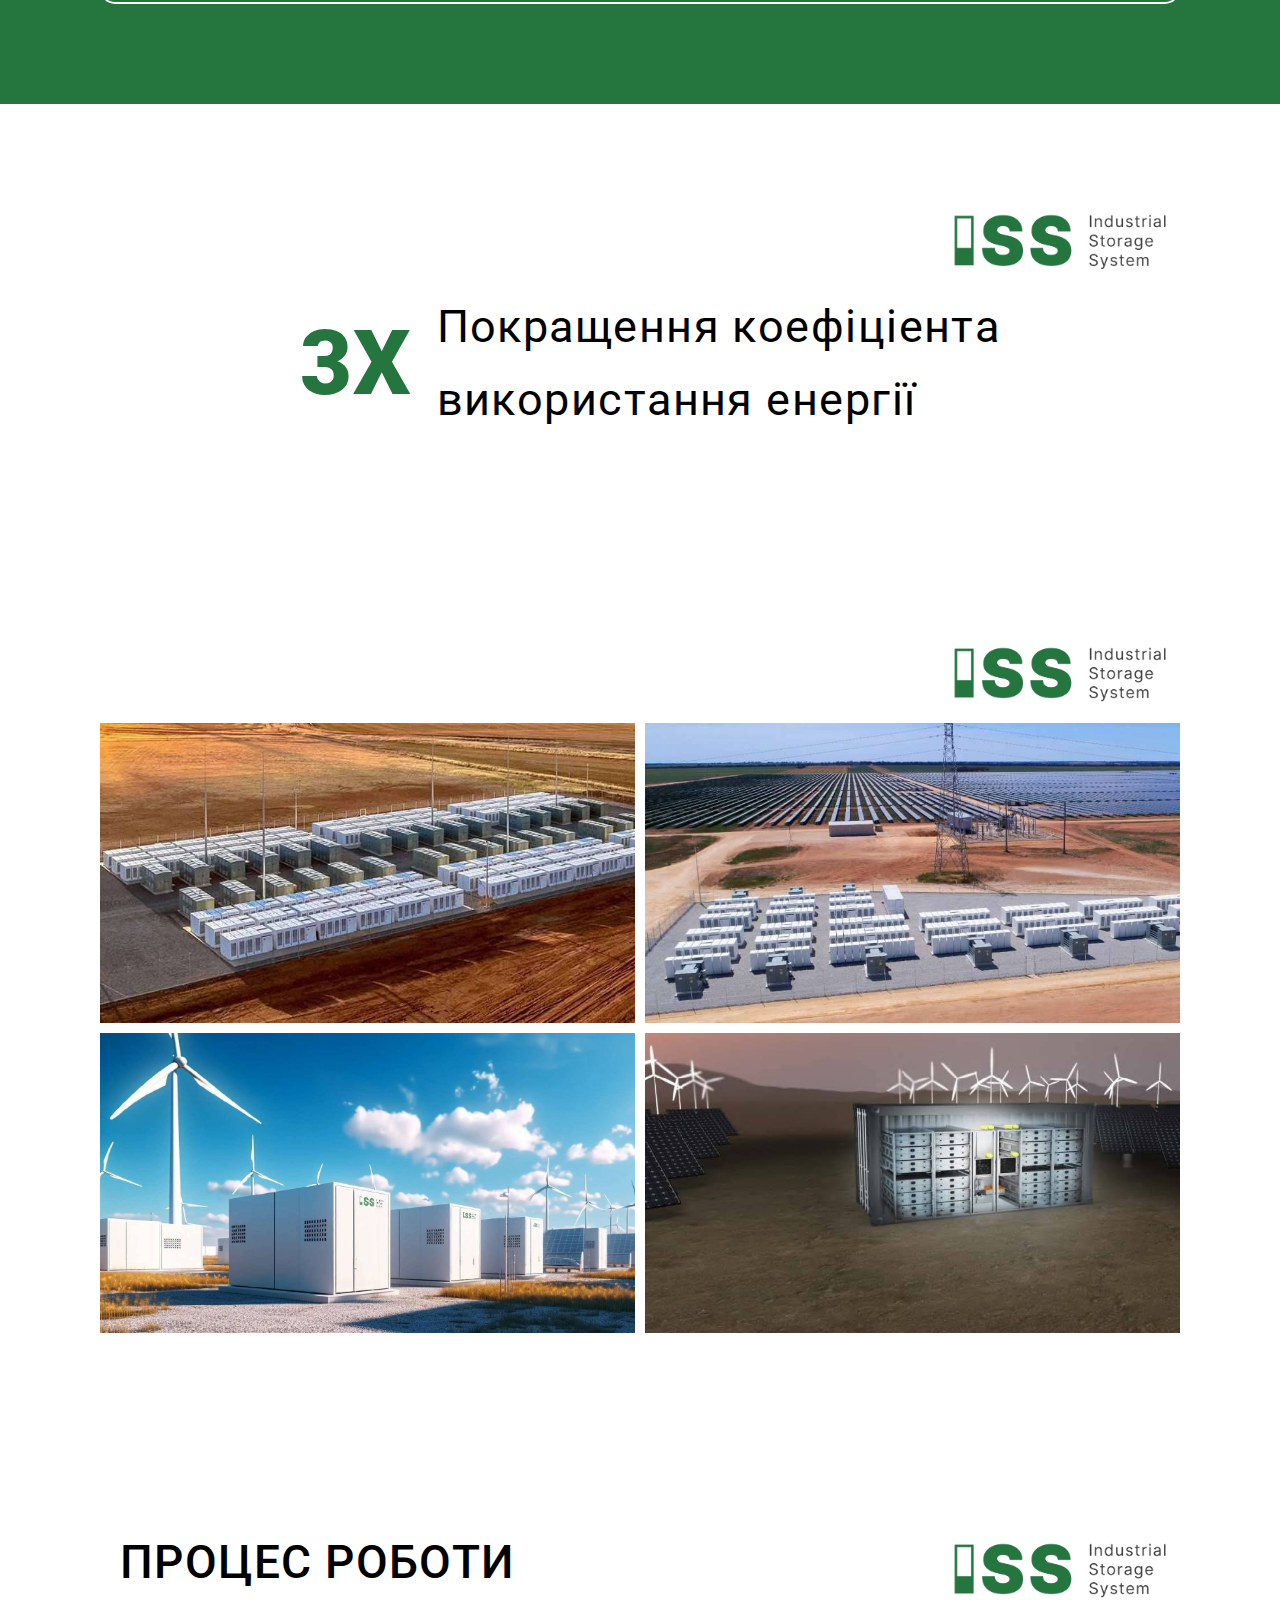
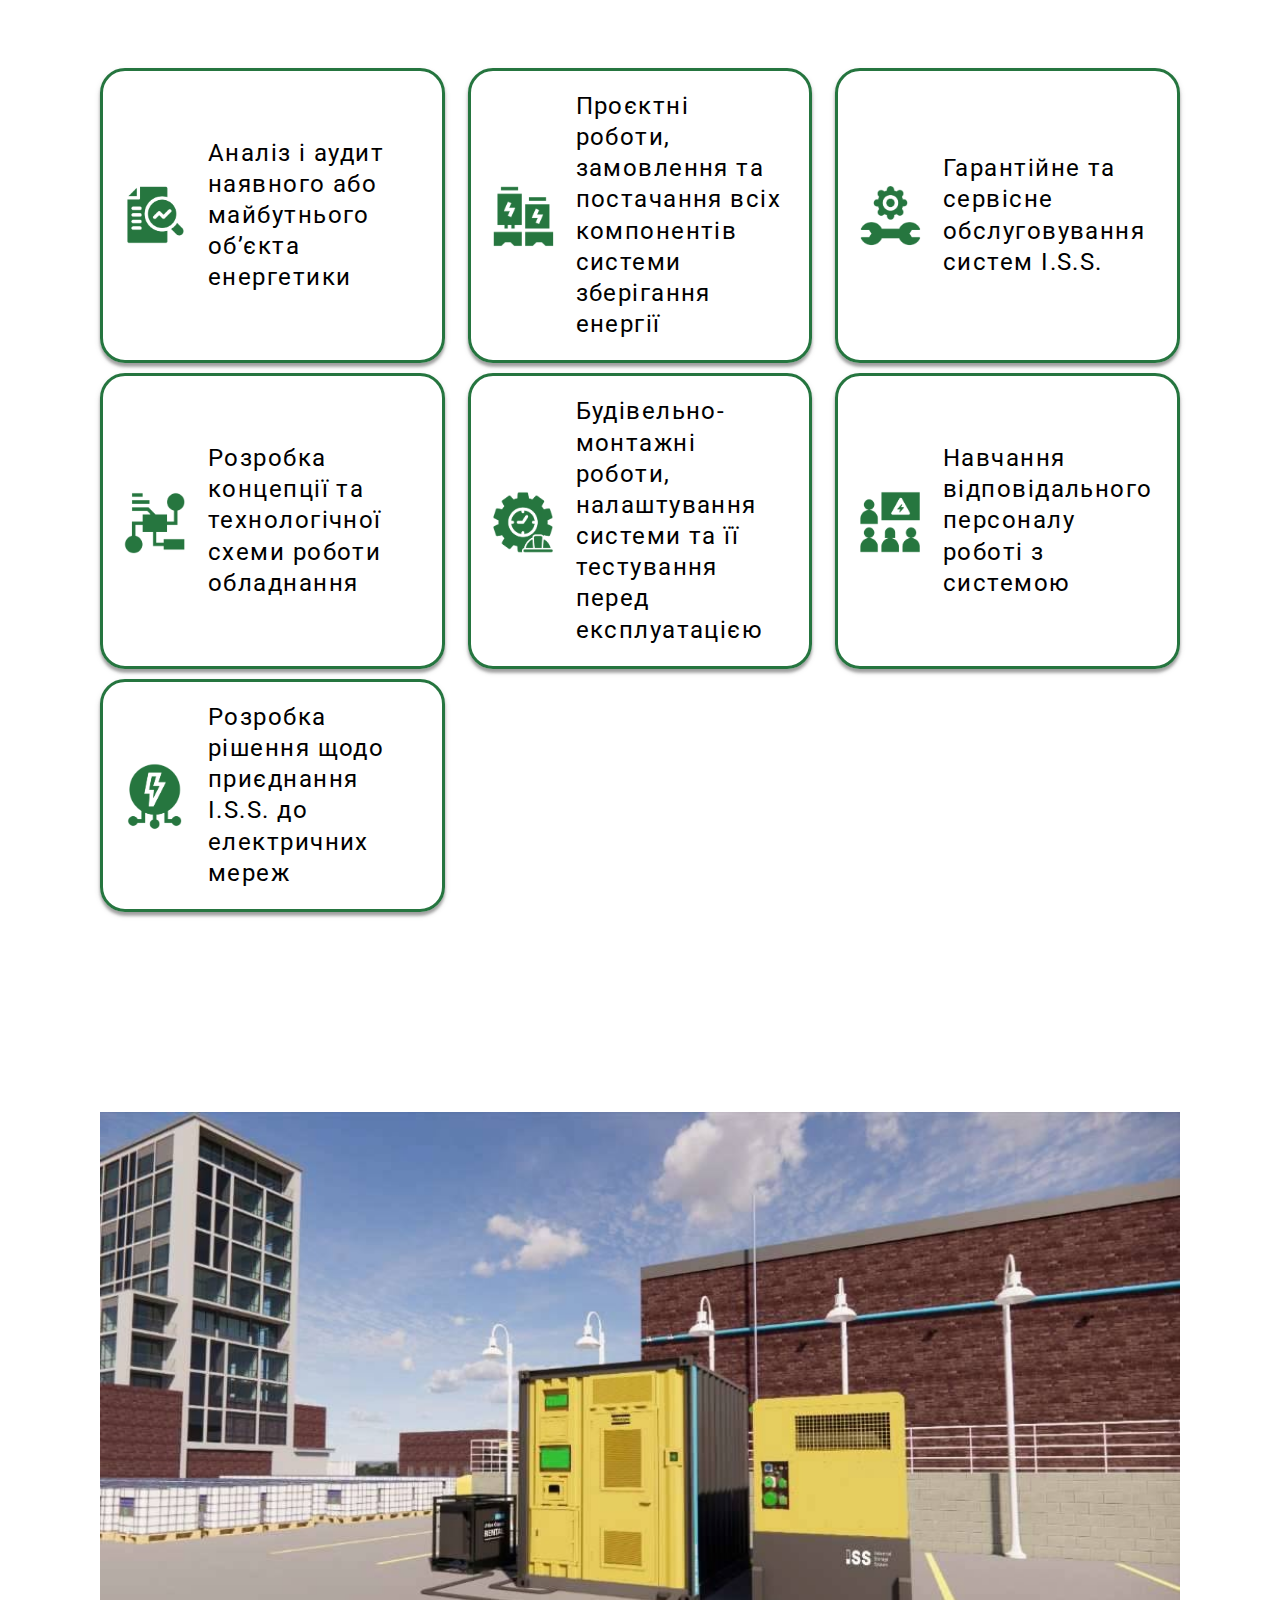
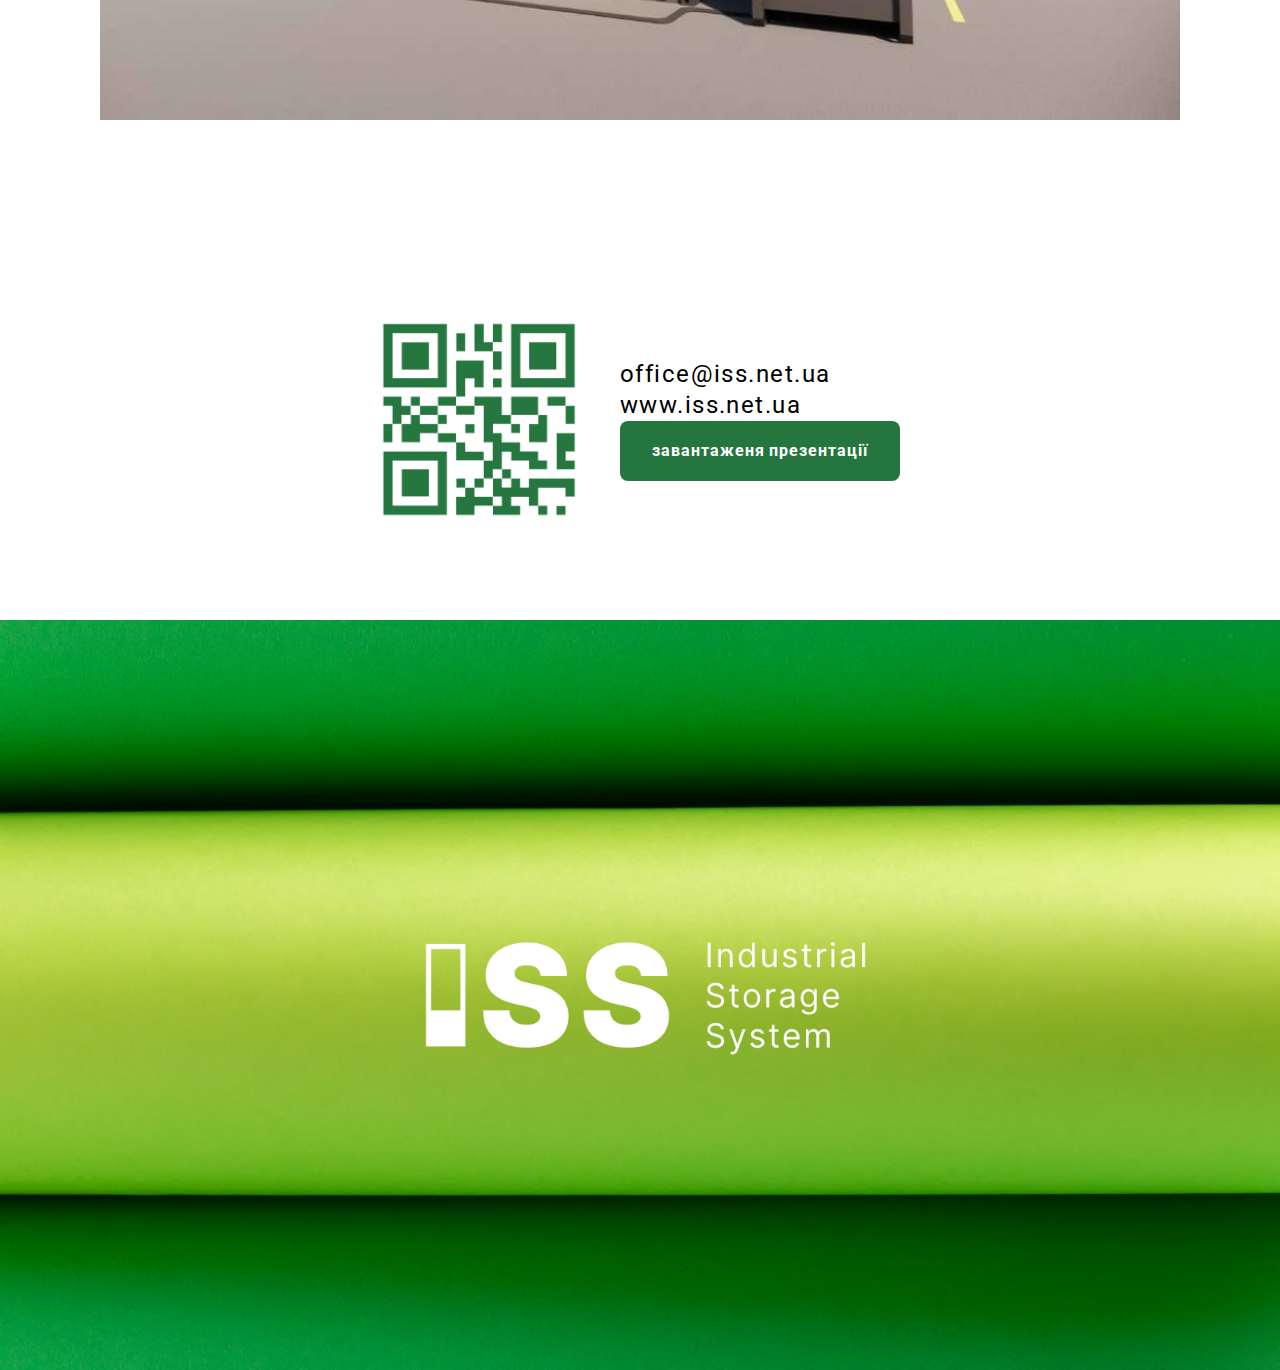
==== commit 1cc6a1bb: "Update ua.html" ====
--- a/ua.html
+++ b/ua.html
@@ -25,6 +25,10 @@
             ДЛЯ ЕФЕКТИВНОГО<br />
             ЗБЕРІГАННЯ ЕЛЕКТРОЕНЕРГІЇ
             </p>
+          </li>
+          <li class="hero-link">
+            
+            <a class="link-ua" href="./index.html">EN</a>
           </li>
           <li>
             <p class="hero-date">2024</p>
--- a/css/style.css
+++ b/css/style.css
@@ -70,7 +70,12 @@
   align-items: center;
   justify-content: space-between;
 }
+.hero-link{
+  margin-bottom: 30px;
+  padding-left: 16px;
+}
 .link-ua{
+  /* background-color: midnightblue; */
   padding: 15px;
 }
 .link-ua:hover{
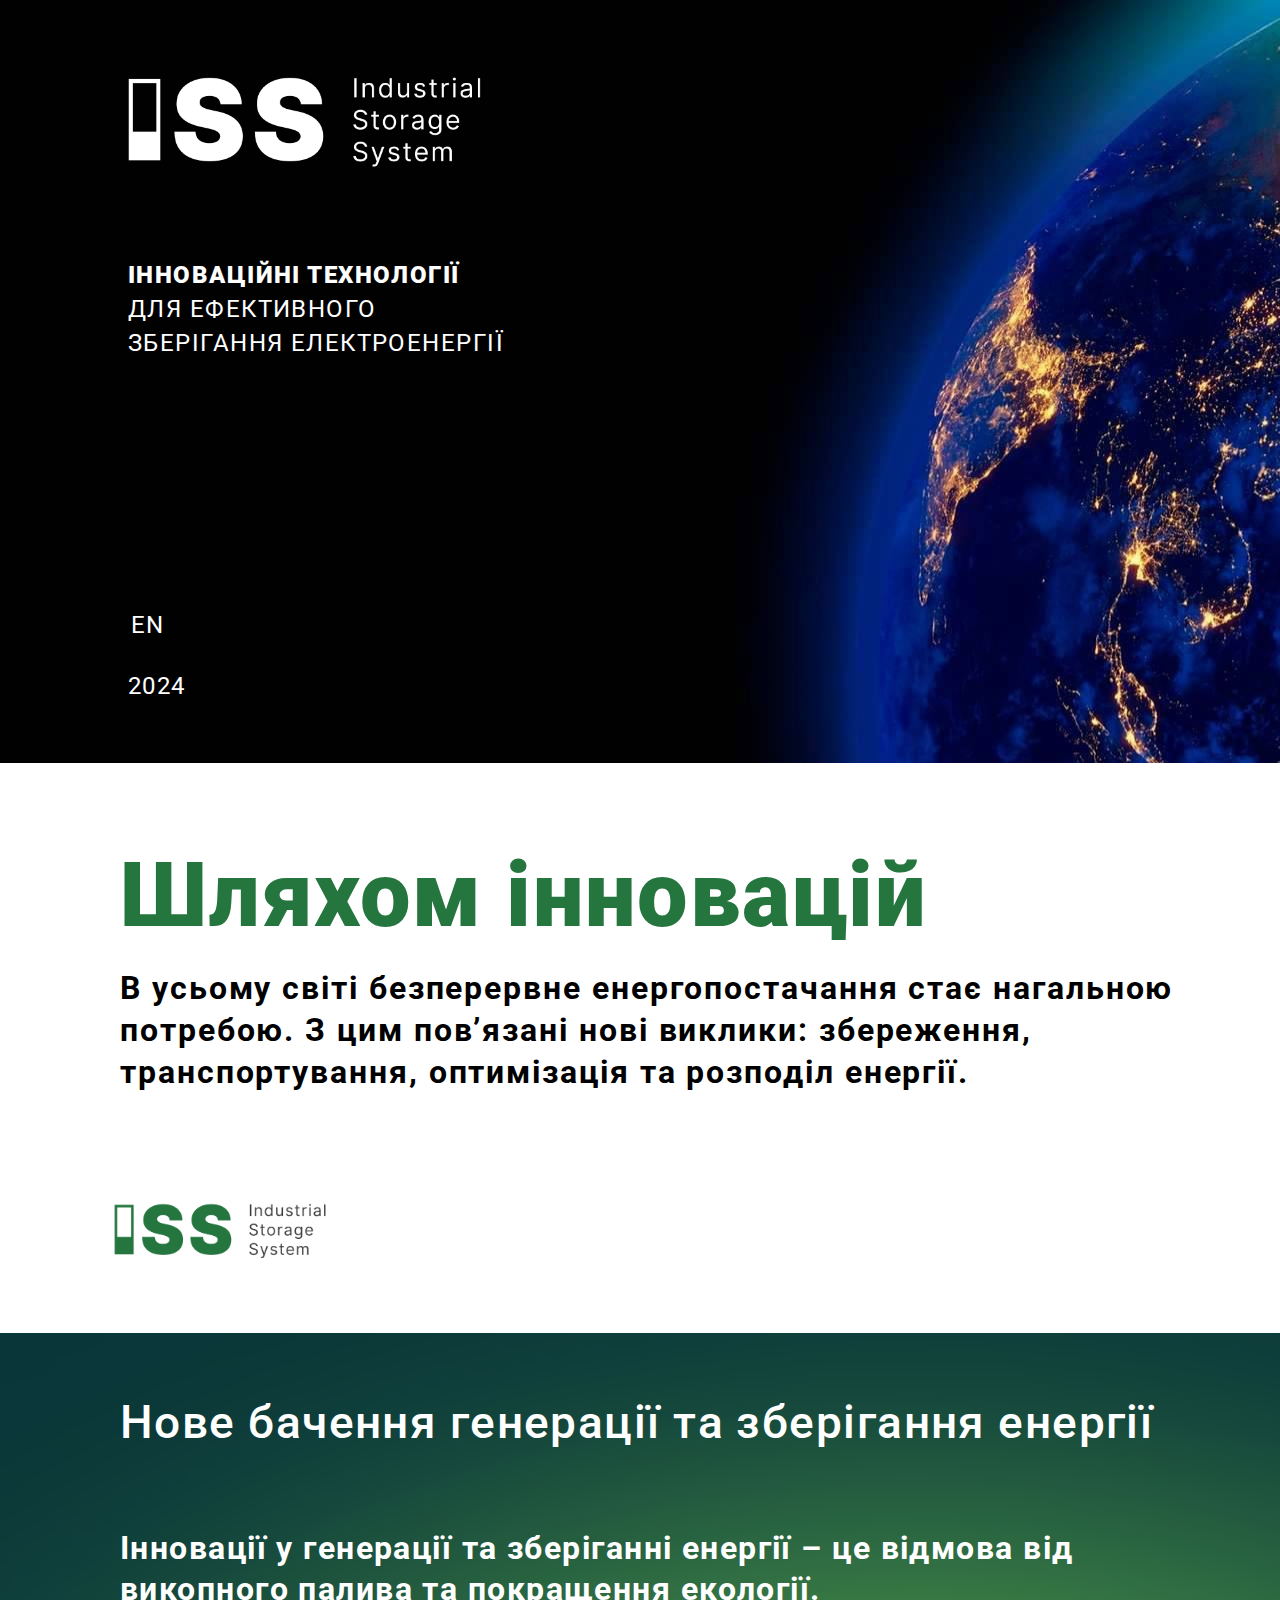
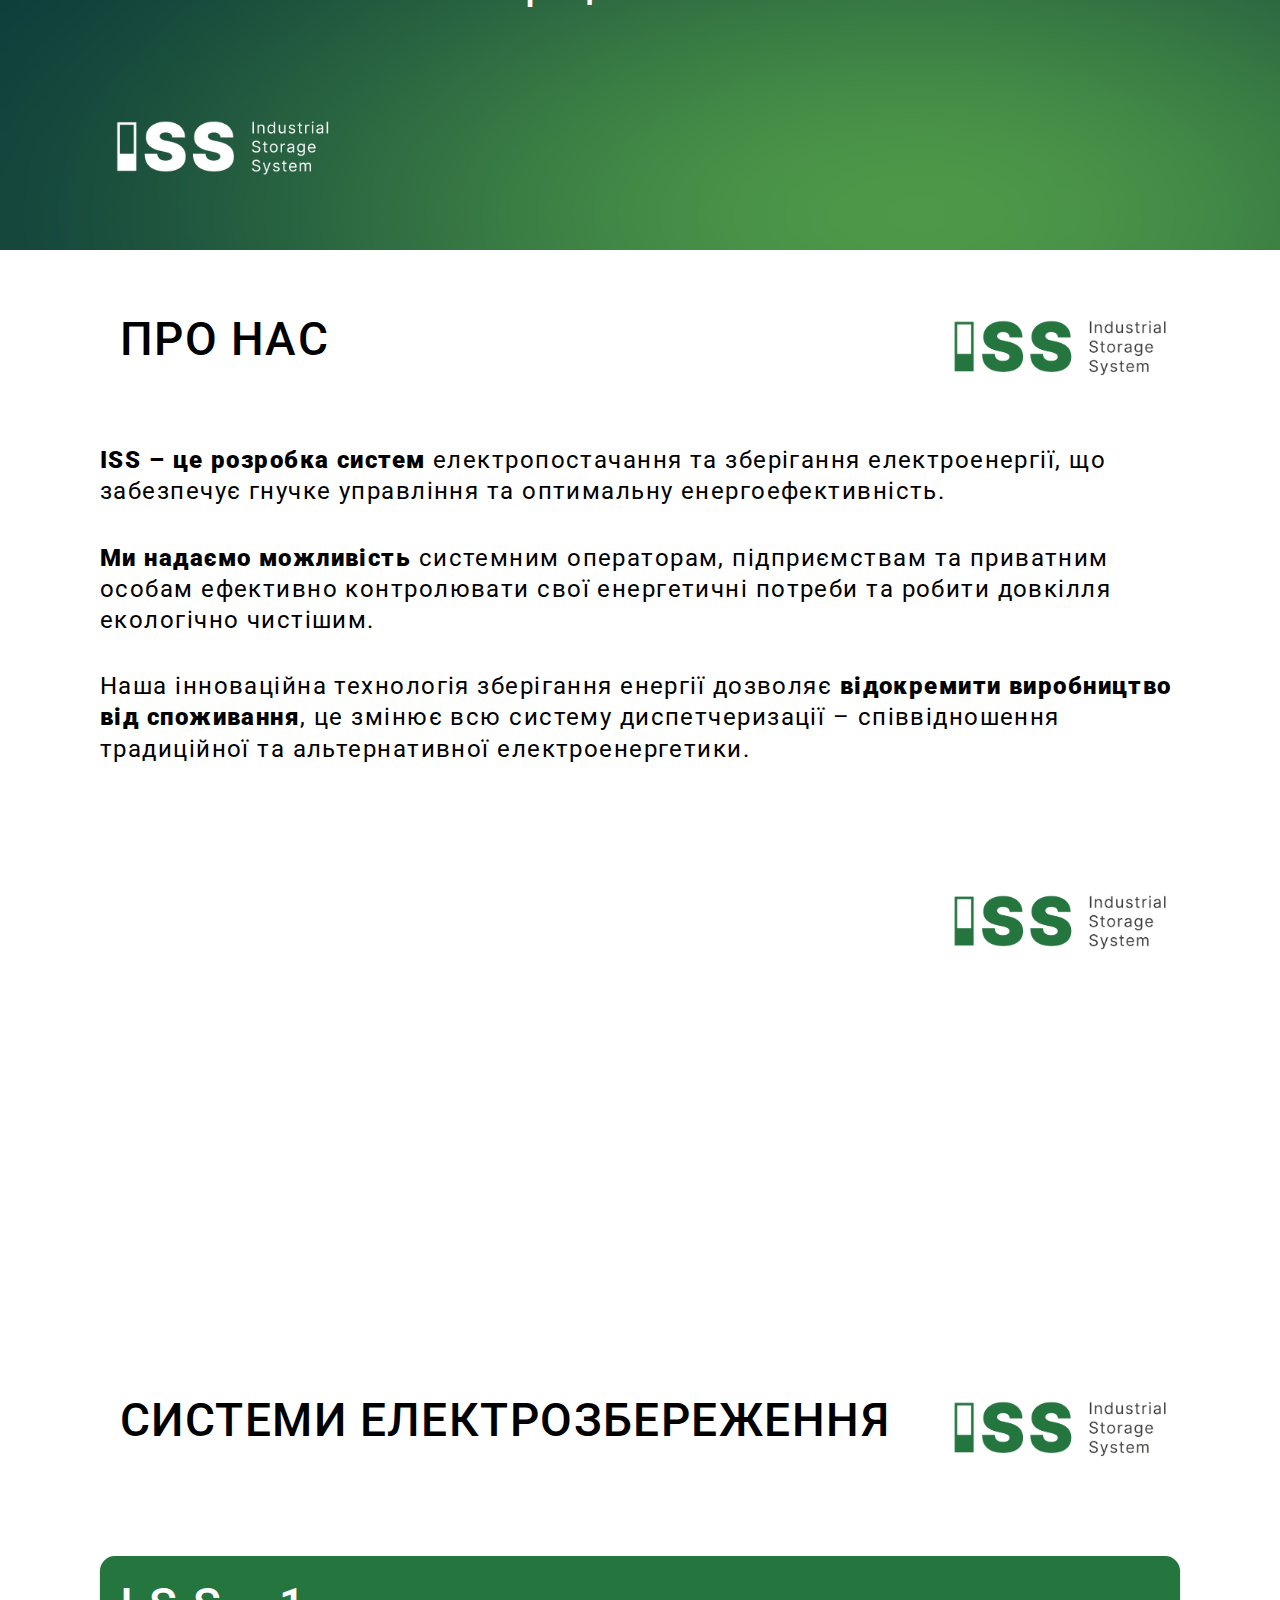
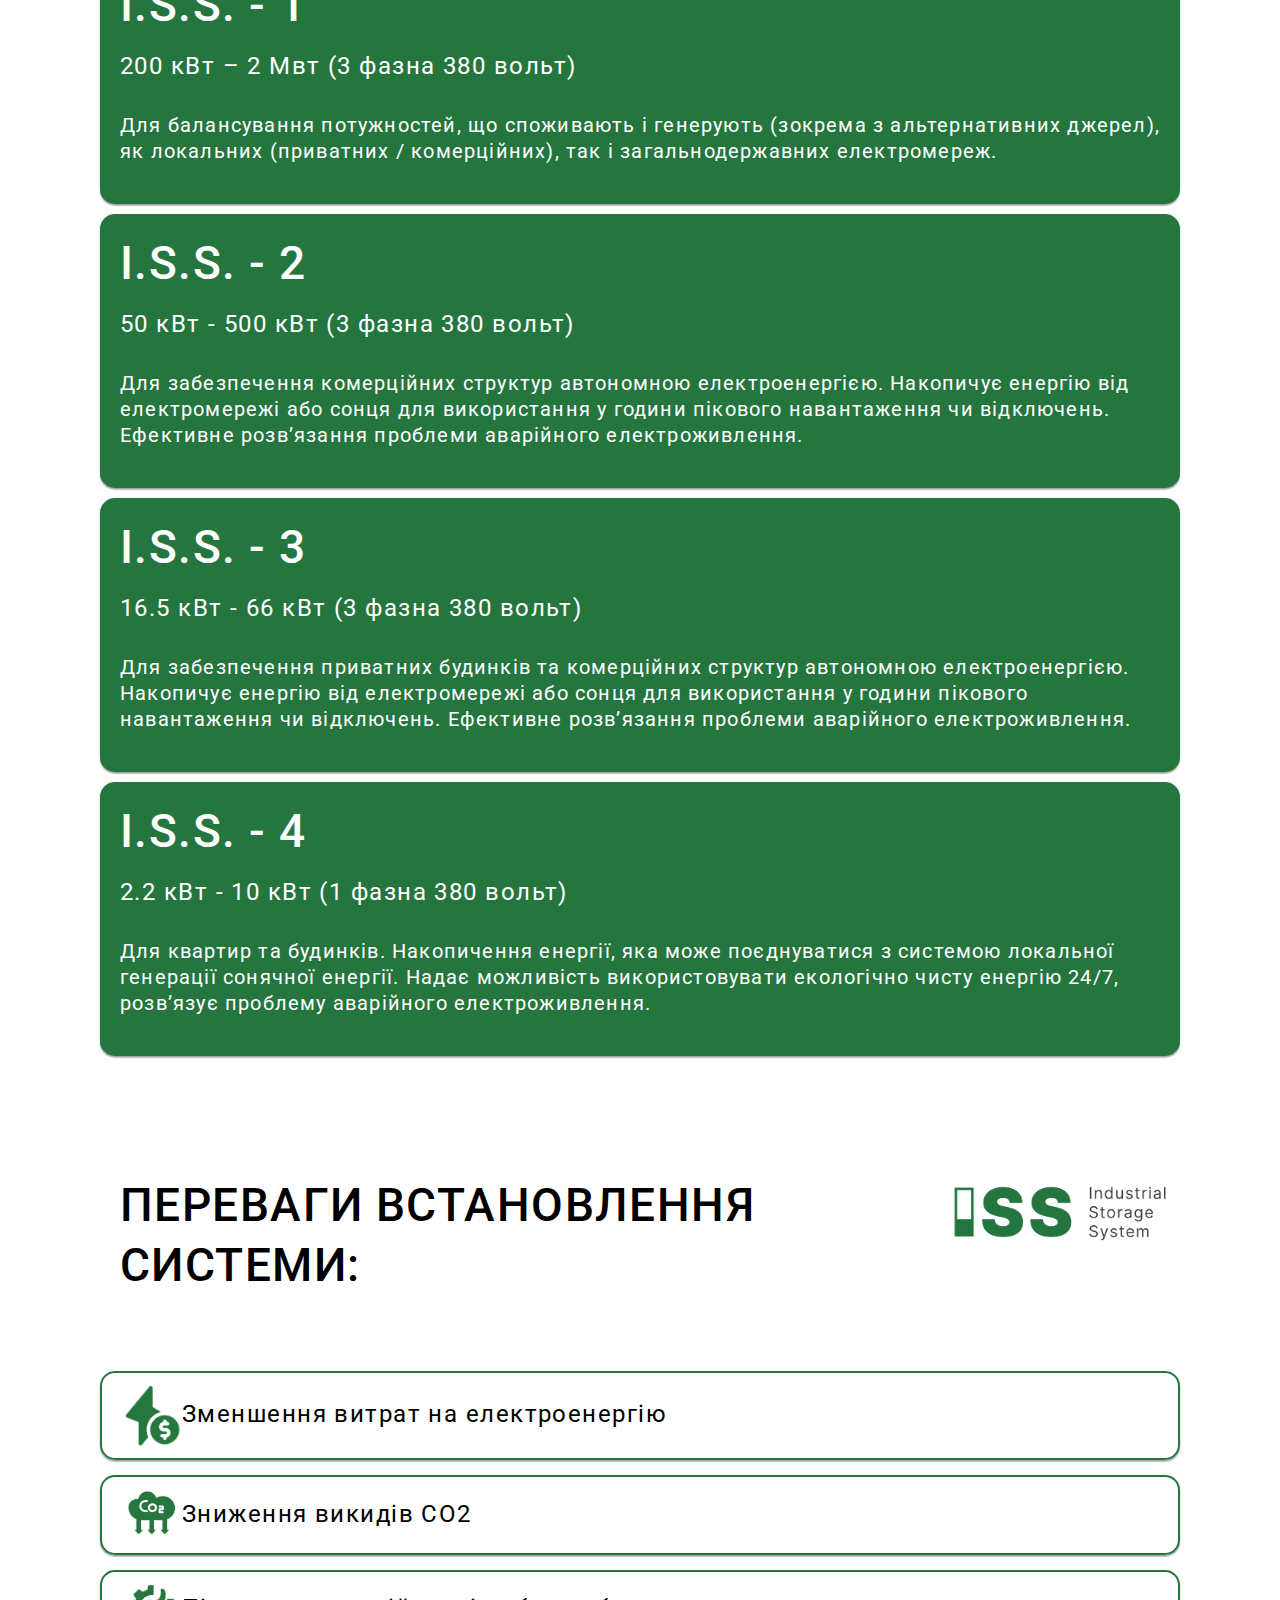
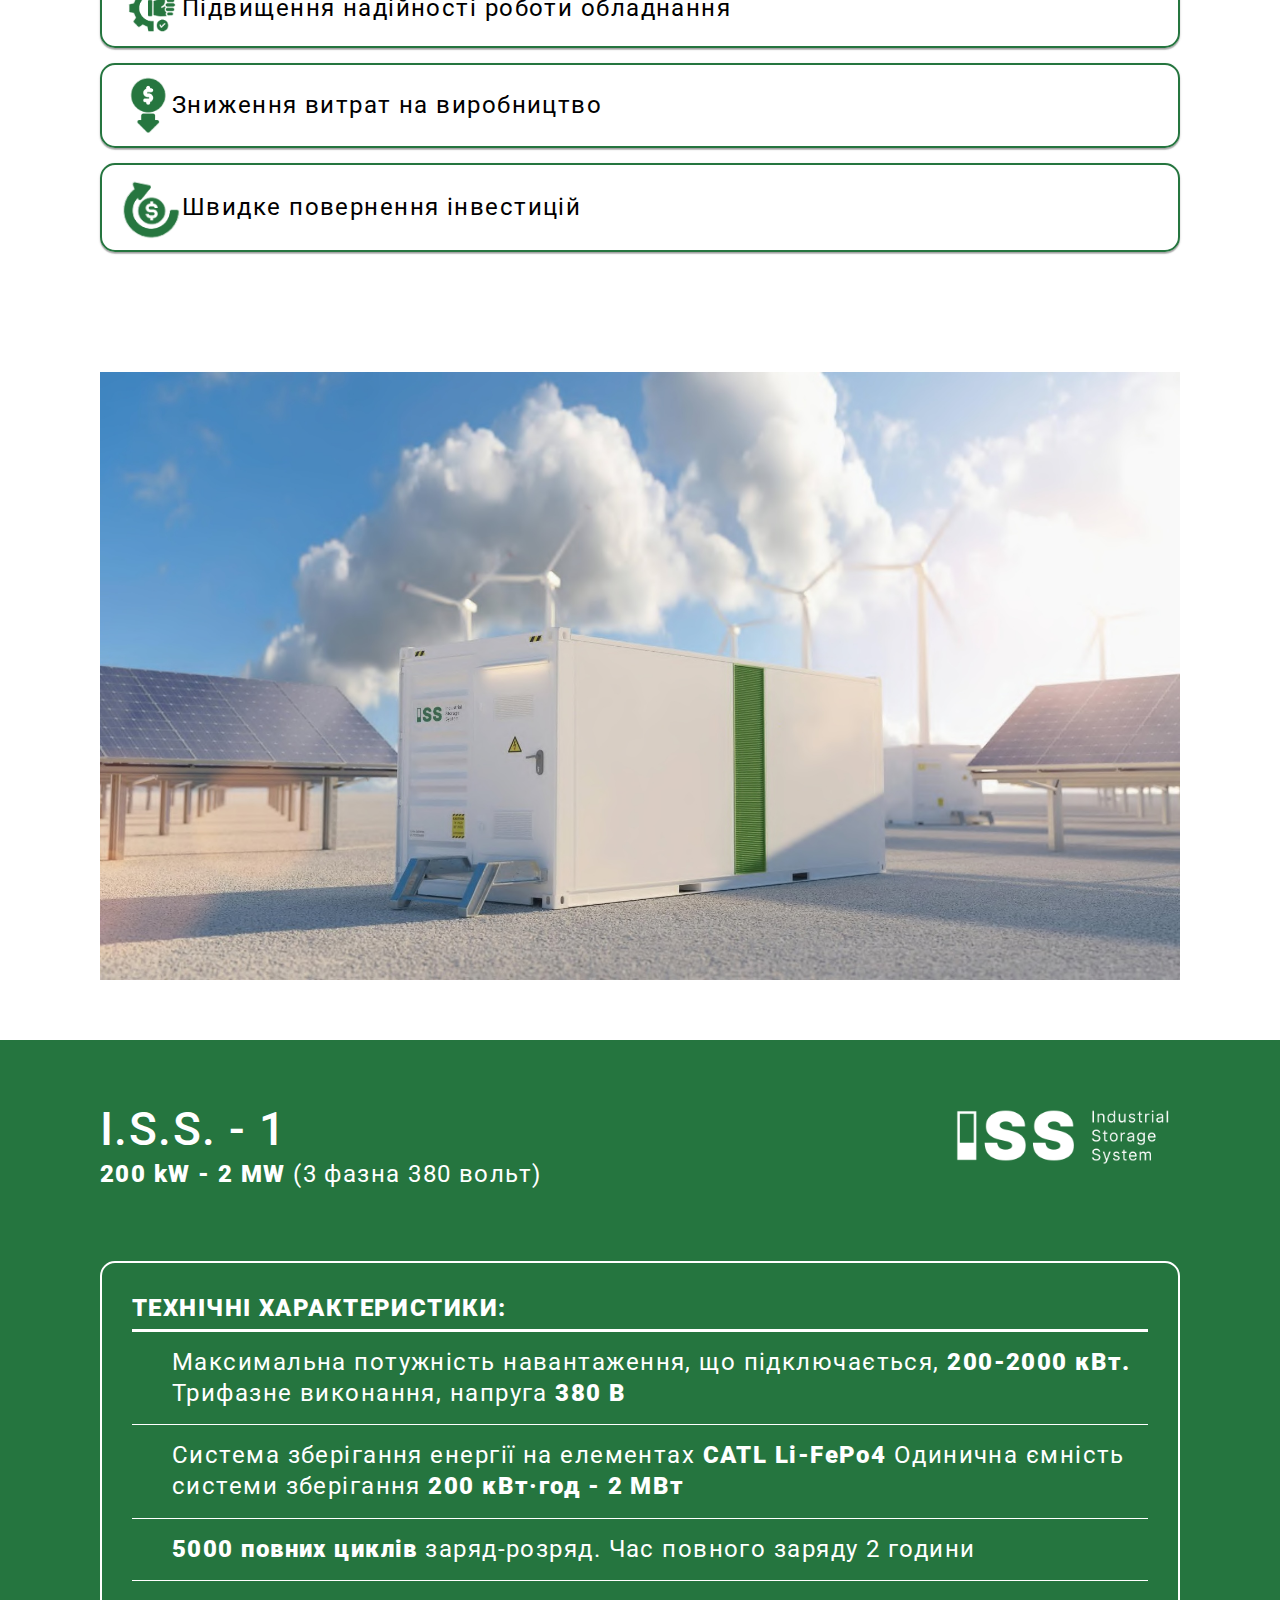
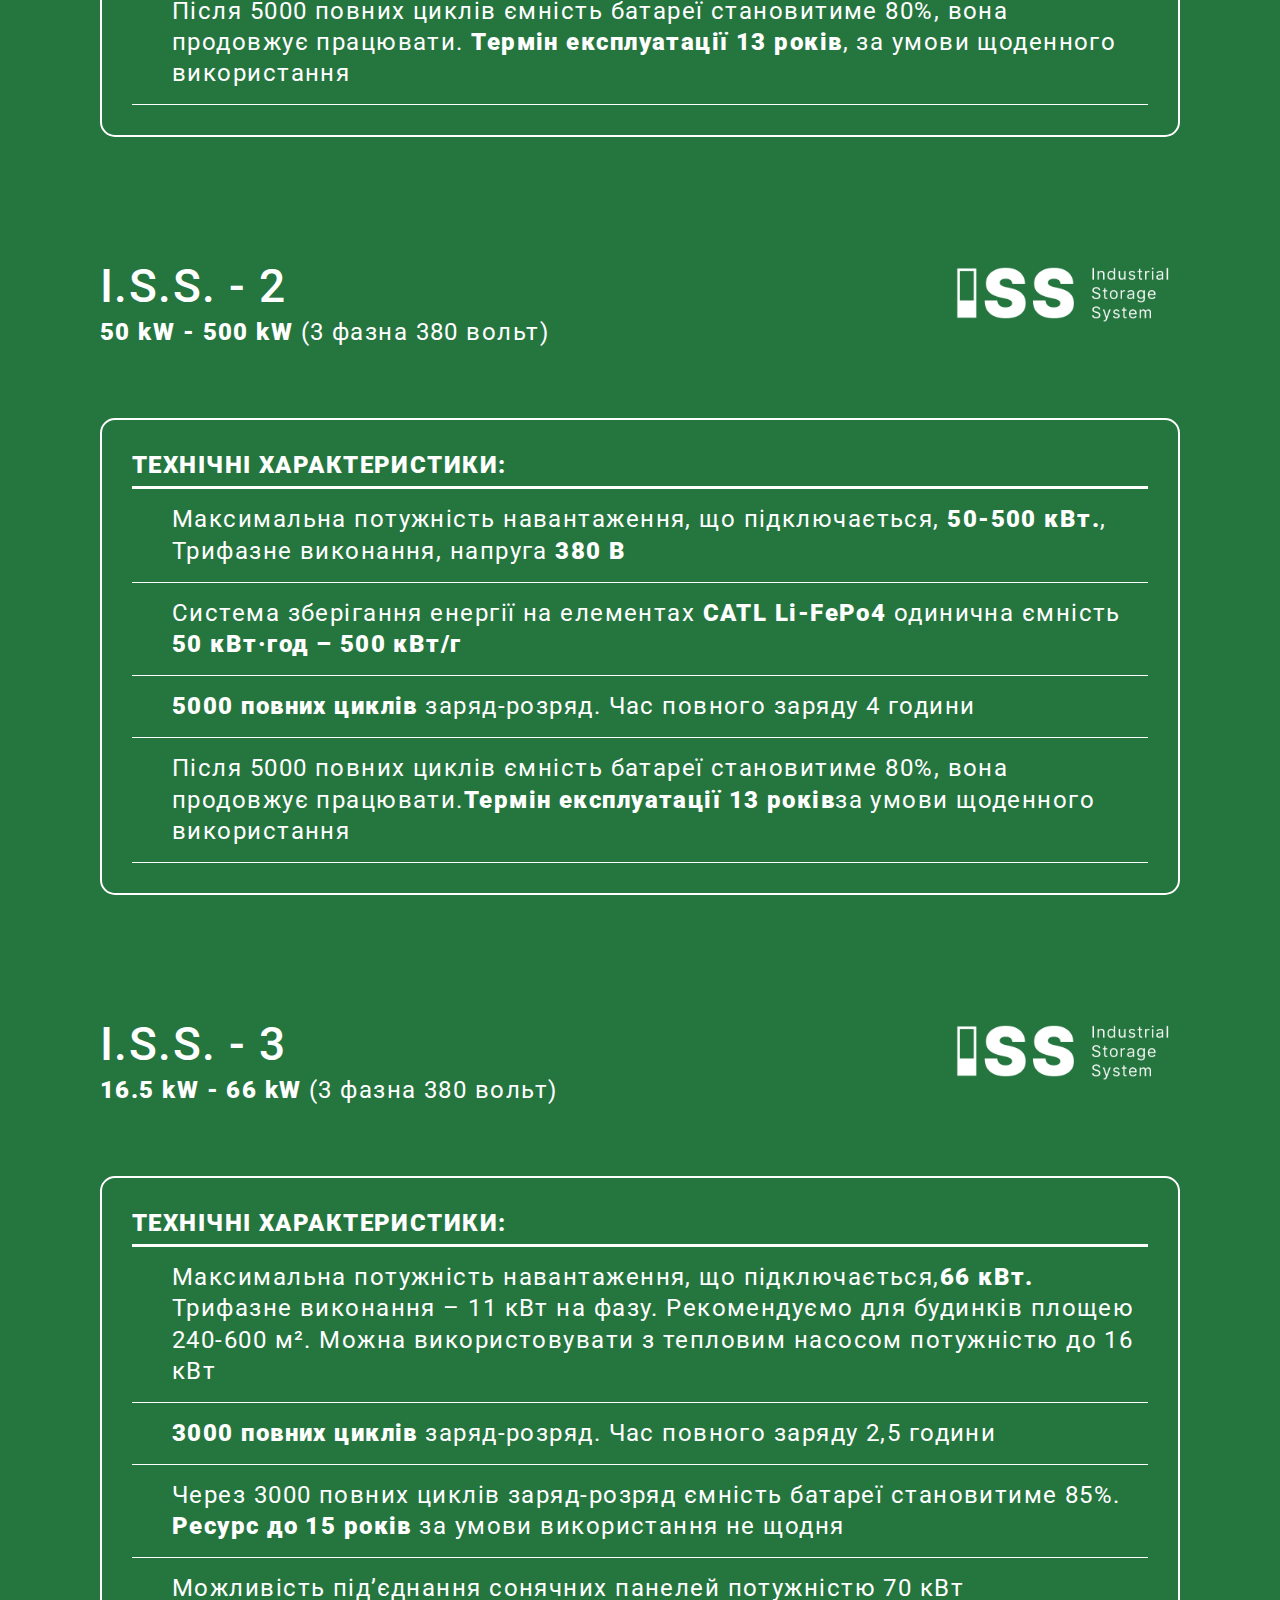
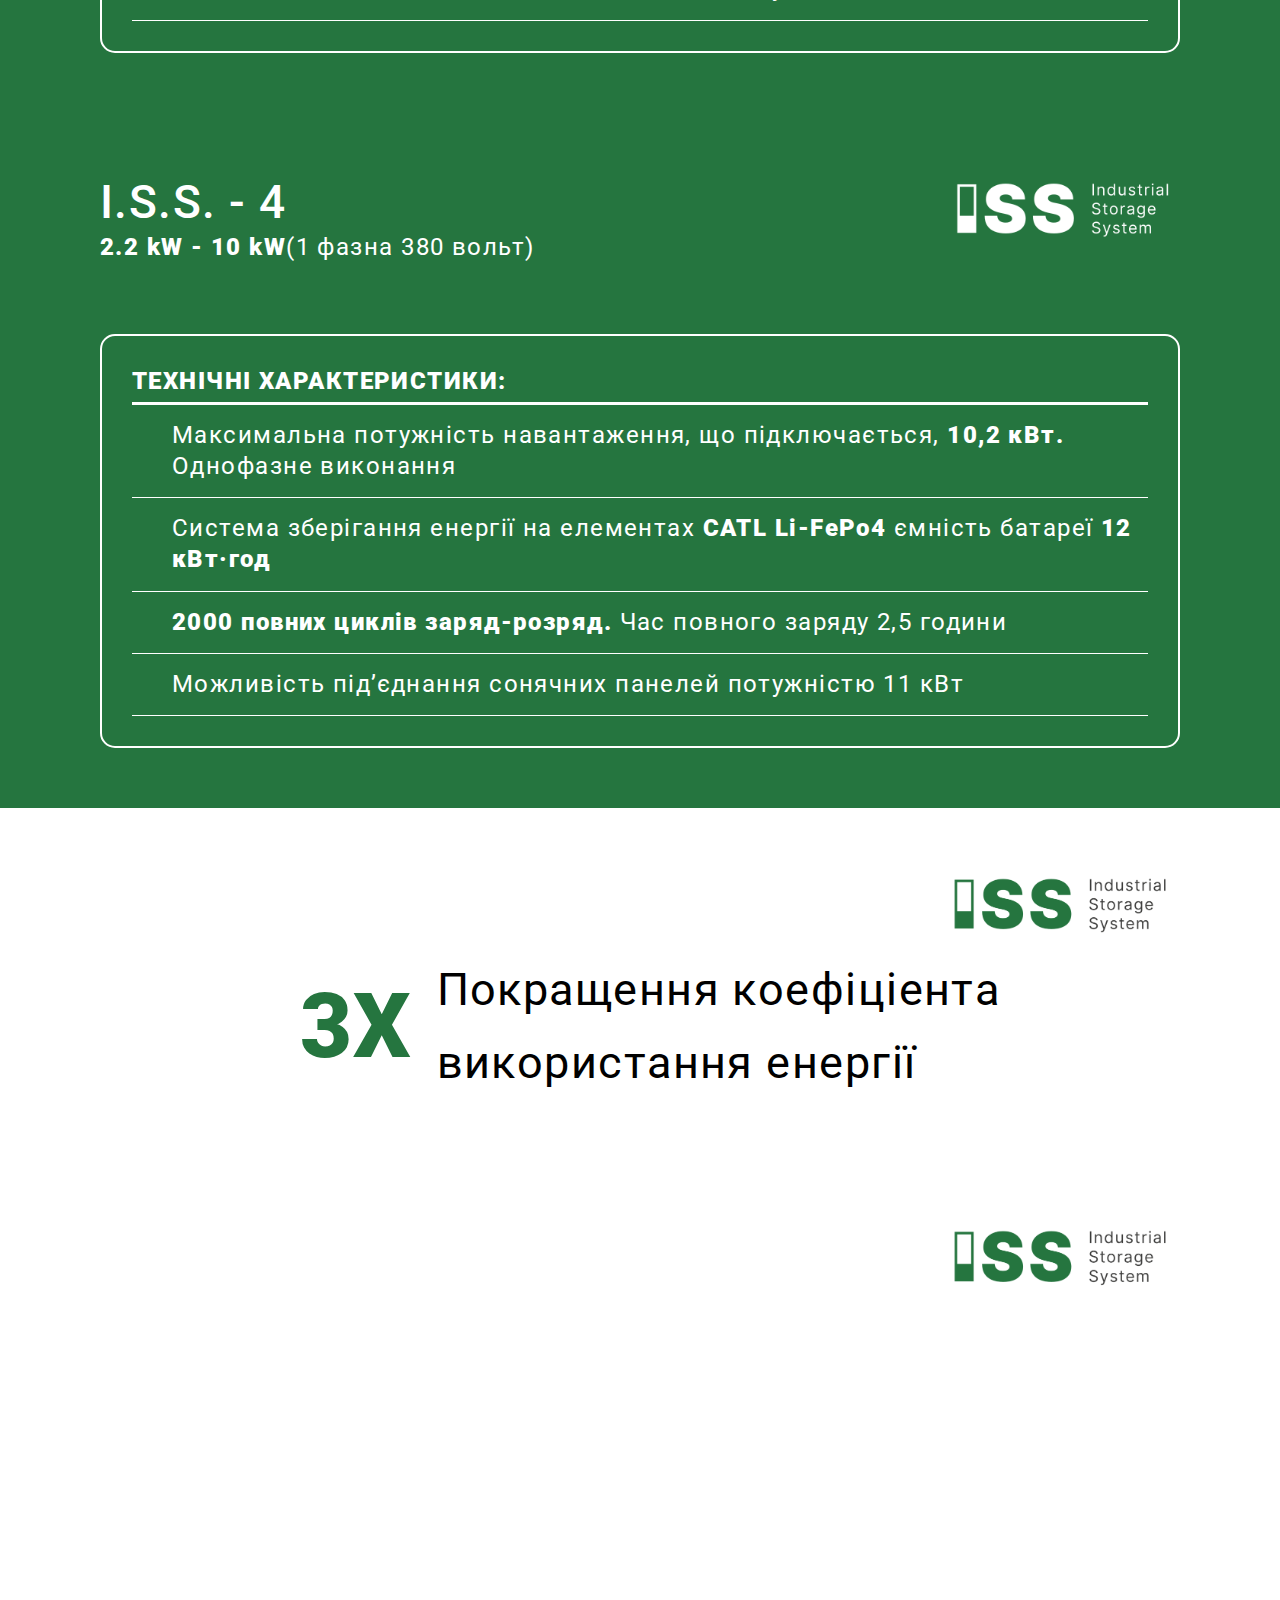
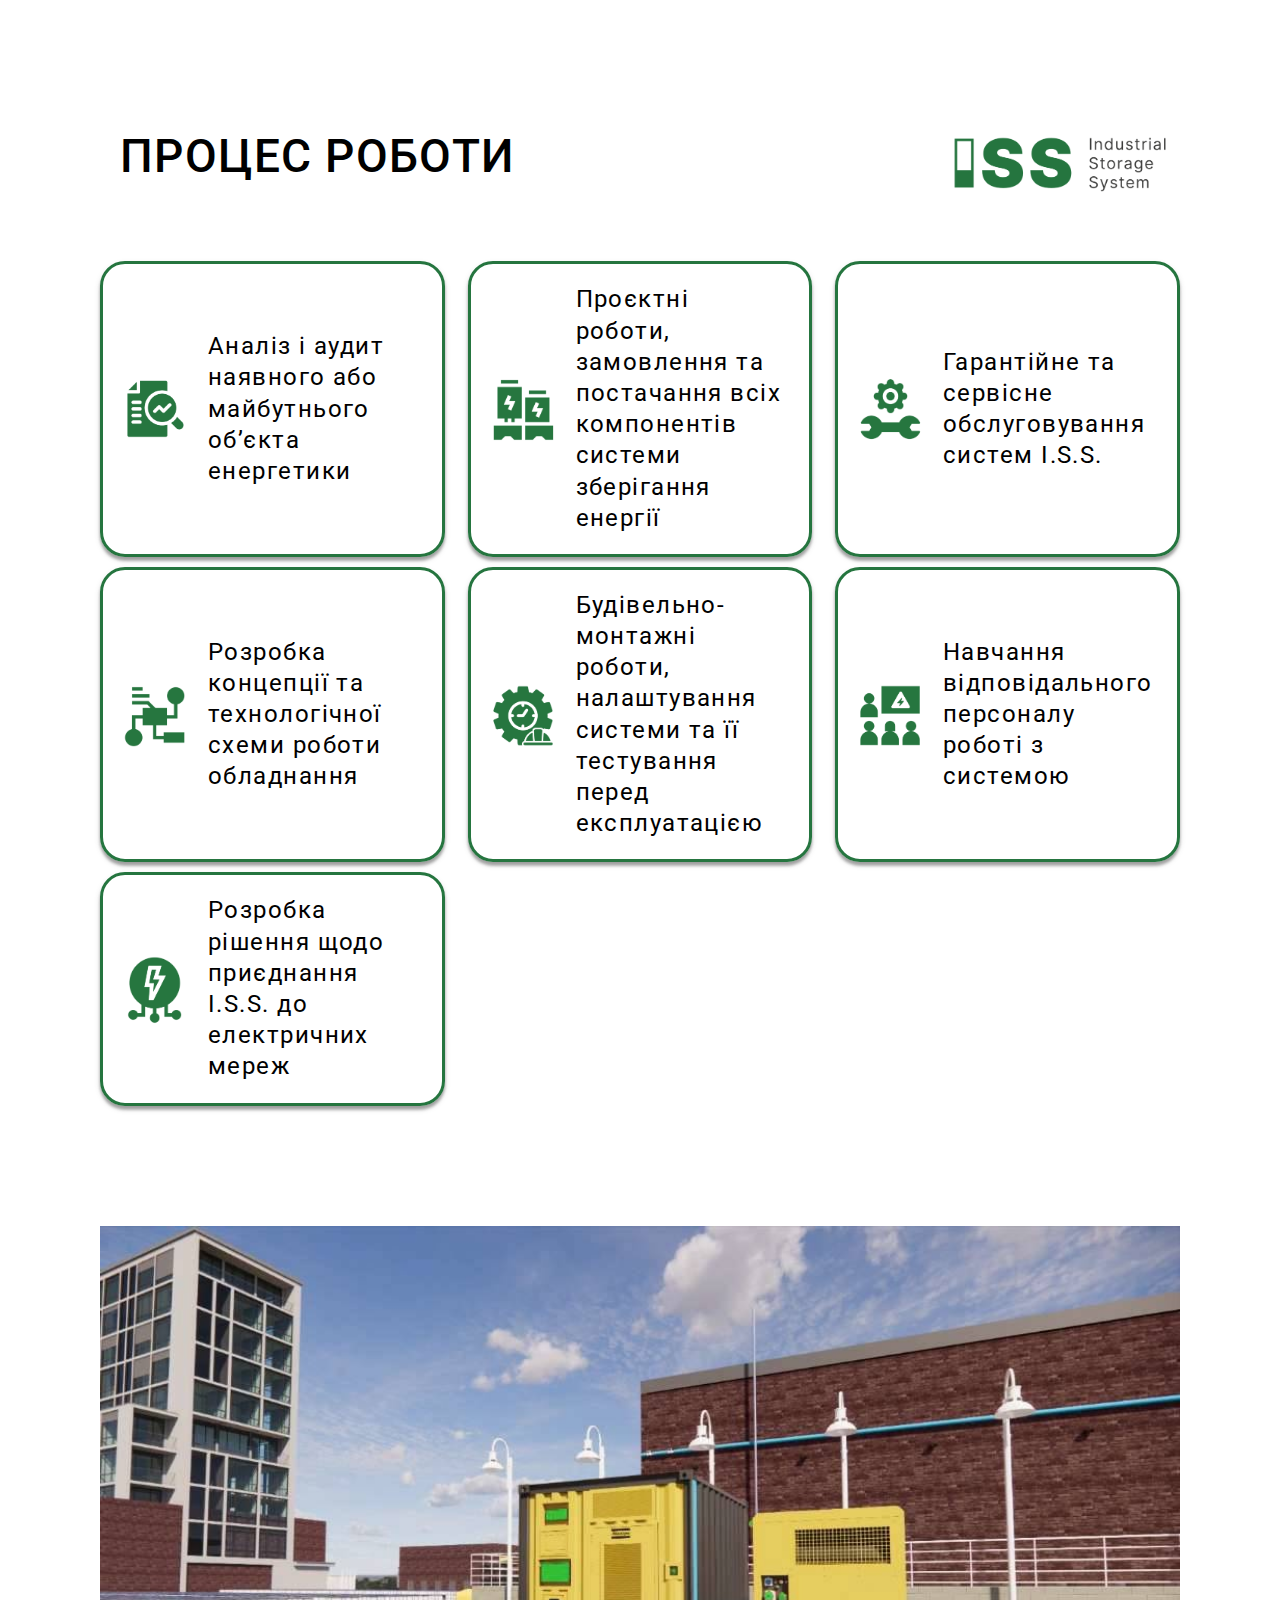
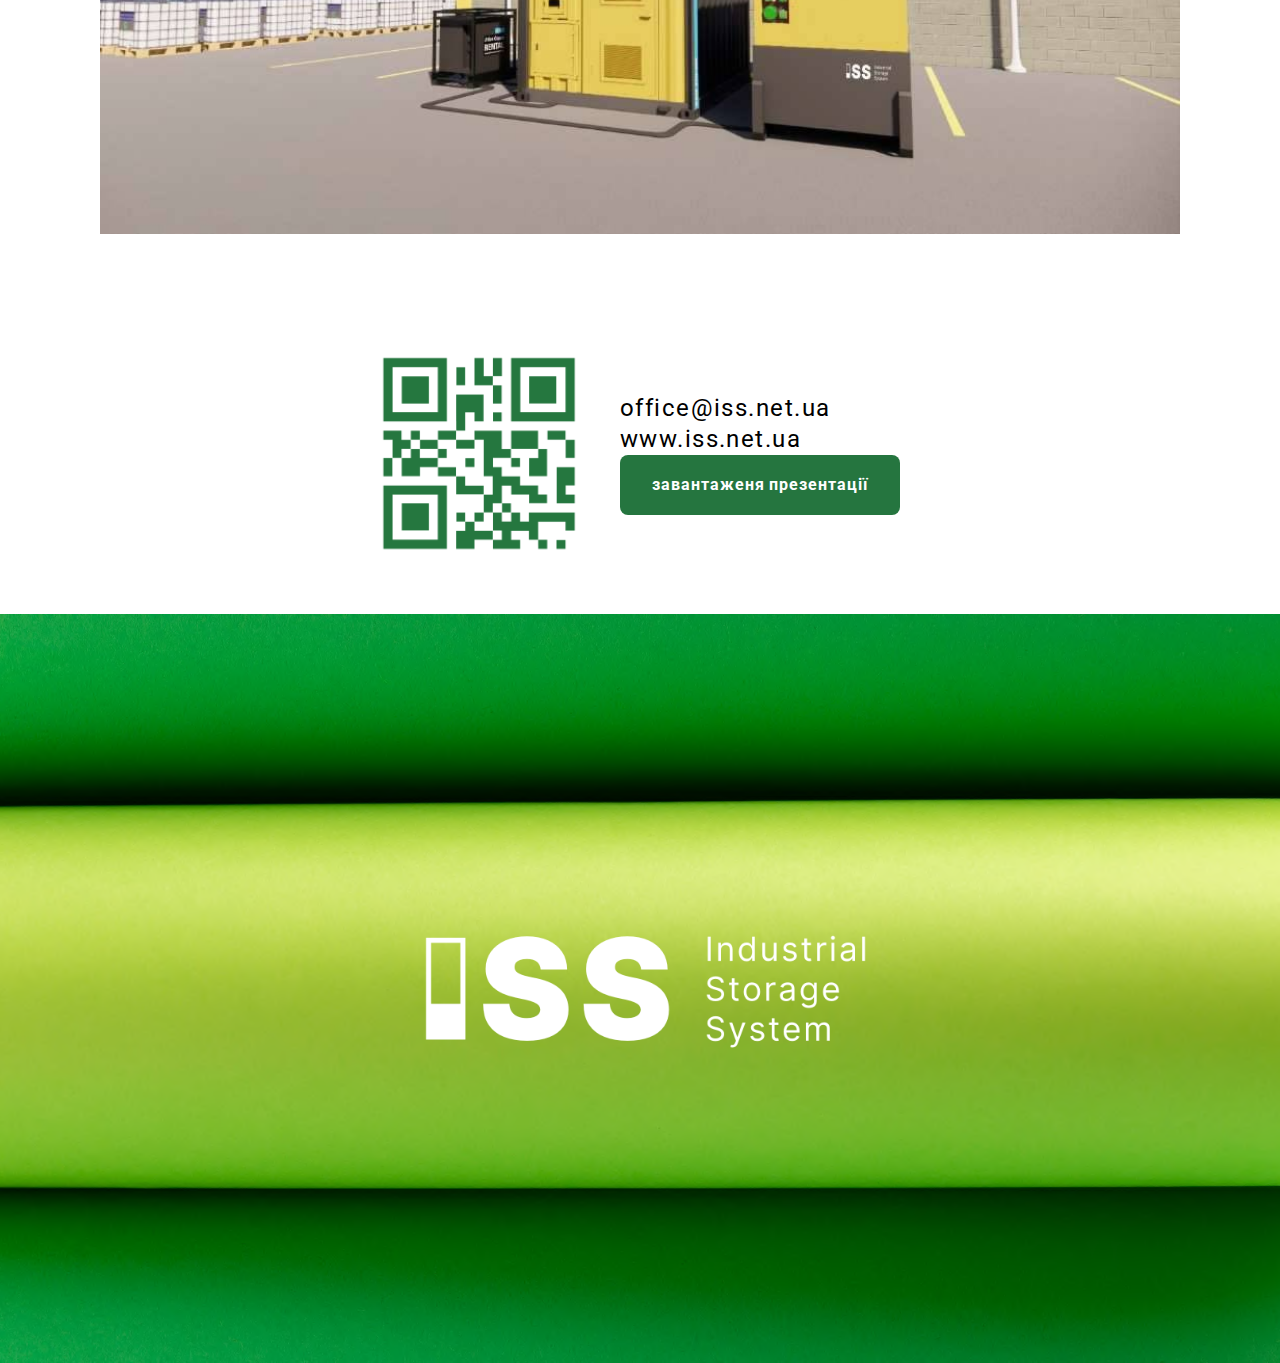
==== commit 5750efeb: "g" ====
--- a/ua.html
+++ b/ua.html
@@ -16,7 +16,6 @@
         <div class=" box-hero">
           
             <img class="hero-img" src="./images/logo_iss_w.png" alt="logo" width="400px" >
-            <a class="link-ua" href="./index.html">EN</a>
           </div>
         <ul>
           <li>
--- a/css/style.css
+++ b/css/style.css
@@ -20,32 +20,59 @@
   text-decoration: none;
   color: inherit;
 }
-.section{
-  padding-top: 100px;
-  padding-bottom: 100px;
-}
-.container{
-  margin-right: auto;
-    margin-left: auto;
-    padding-left: 100px;
-    padding-right: 100px;
-}
+@media screen and (min-width: 480px) {
+  .section{
+    padding-top: 30px;
+    padding-bottom: 30px;
+  }
+}
+@media screen and (min-width: 768px) {
+  .section{
+    padding-top:45px;
+    padding-bottom: 45px;
+  }
+}
+@media screen and (min-width: 1200px) {
+  .section{
+    padding-top: 60px;
+    padding-bottom: 60px;
+  }
+}
+
 @media screen and (min-width: 480px) {
   .container {
+    margin-right: auto;
+    margin-left: auto;
     max-width: 480px;
+    padding-left: 50px;
+    padding-right: 50px;
   }
 }
 @media screen and (min-width: 768px) {
   .container {
     max-width: 768px;
+    padding-left: 75px;
+    padding-right: 75px;
   }
 }
 @media screen and (min-width: 1200px) {
   .container {
     max-width: 1200px;
-  }
-}
+    padding-left: 100px;
+    padding-right: 100px;
+  }
+}
+@media screen and (min-width:480px) {
   .text {
+    font-family: "Roboto", sans-serif;
+    font-weight: 400;
+    font-style: normal;
+    font-size:smaller;
+    line-height: 1.3;
+    letter-spacing: 0.06em;
+  }
+}
+.text {
     font-family: "Roboto", sans-serif;
     font-weight: 400;
     font-style: normal;
@@ -57,18 +84,65 @@
   .text-white{
     color: white;
   }
-  .title{
-    margin-bottom: 75px;
-  padding-left: 20px;
-  font-weight: 500;
-  font-size: 46px;
-}
+
+  @media screen and (min-width: 480px) {
+    .title{
+      margin-bottom: 50px;
+    padding-left: 20px;
+    font-weight: 500;
+    font-size: 30px;
+    } 
+  }
+  @media screen and (min-width: 786px) {
+    .title{
+      margin-bottom: 60px;
+    font-size: 36px;
+    } 
+  }
+  @media screen and (min-width: 1200px) {
+    .title{
+      margin-bottom: 75px;
+    font-weight: 500;
+    font-size: 46px;
+    } 
+  }
 
 .box-hero{
   margin-bottom: 80px;
   display: flex;
   align-items: center;
   justify-content: space-between;
+}
+@media screen and (min-width:480px){
+  .logo{
+  width: 190px;
+  }
+}
+@media screen and (min-width:786px){
+  .logo{
+    width: 210px;
+  }
+}
+@media screen and (min-width:1200px) {
+  .logo{
+    width:240px;
+  }
+}
+@media screen and (min-width:480px){
+  .hero-img{
+    width: 250px;
+  }
+}
+@media screen and (min-width: 768px) {
+  .hero-img{
+    width: 320px;
+  }
+}
+
+@media screen and (min-width: 1200px) {
+  .hero-img{
+    width: 400px;
+  }
 }
 .hero-link{
   margin-bottom: 30px;
@@ -114,12 +188,58 @@
   
   color: #25753f;
 }
-.follow-text{
-  margin-bottom: 100px;
-  padding-left: 20px;
-  font-weight: 700;
-  font-size: xx-large;
-}
+@media screen and (min-width: 480px){
+  .follow-title{
+    margin: 0;
+    padding-right: 25px;
+    font-weight: 900;
+    font-size: 45px;
+    line-height: 1.22;
+  }
+}
+@media screen and (min-width: 786px){
+  .follow-title{
+    margin: 0;
+    padding-right: 25px;
+    font-weight: 900;
+    font-size: 60px;
+    line-height: 1.42;
+  }
+}
+@media screen and (min-width: 1200px){
+  .follow-title{
+    margin: 0;
+    padding-right: 25px;
+    font-weight: 900;
+    font-size: 90px;
+    line-height: 1.62;
+  }
+}
+@media screen and (min-width: 480px){
+  .follow-text{
+    margin-bottom: 70px;
+    padding-left: 20px;
+    font-weight: 700;
+    font-size: x-large;
+  }
+}
+@media screen and (min-width: 786px){
+  .follow-text{
+    margin-bottom: 100px;
+    padding-left: 20px;
+    font-weight: 700;
+    font-size: xx-large;
+  }
+}
+@media screen and (min-width: 1200px){
+  .follow-text{
+    margin-bottom: 100px;
+    padding-left: 20px;
+    font-weight: 700;
+    font-size: xx-large;
+  }
+}
+
 
 .generation{
   display: block;
@@ -156,10 +276,20 @@
   flex-wrap: wrap;
   gap: 10px;
 }
+@media screen and(min-width: 480px) {
+  .our_work-item{
+    width: 100%;
+  }
+}
+@media screen and(min-width: 786px) {
+  .our_work-item{
+    width: calc((100% - 10px)/2);;
+  }
+}
 
 .our_work-item{
-  flex-basis: calc((100% - 10px)/2);
-  width: 430px;
+  
+  /* width: calc((100% - 10px)/2); */
   height: 300px;
   background-size: cover;
 }
@@ -181,12 +311,13 @@
 }
 .system-list{
   display: flex;
+  flex-wrap: wrap;
   gap: 10px;
 }
 
 .system-item{
   padding: 20px;
-  flex-basis: calc((100% - 30px)/4);
+  flex-basis: 100% ;
   border-radius: 15px;
   /* width: calc((100% - 10px)/2);  */
 
@@ -266,13 +397,7 @@
   justify-content: center;
 }
 
-.follow-title{
-  margin: 0;
-  padding-right: 25px;
-  font-weight: 900;
-  font-size: 90px;
-  line-height: 1.62;
-}
+
 .impr-text{
   font-size: 45px;
   line-height: 1.62;
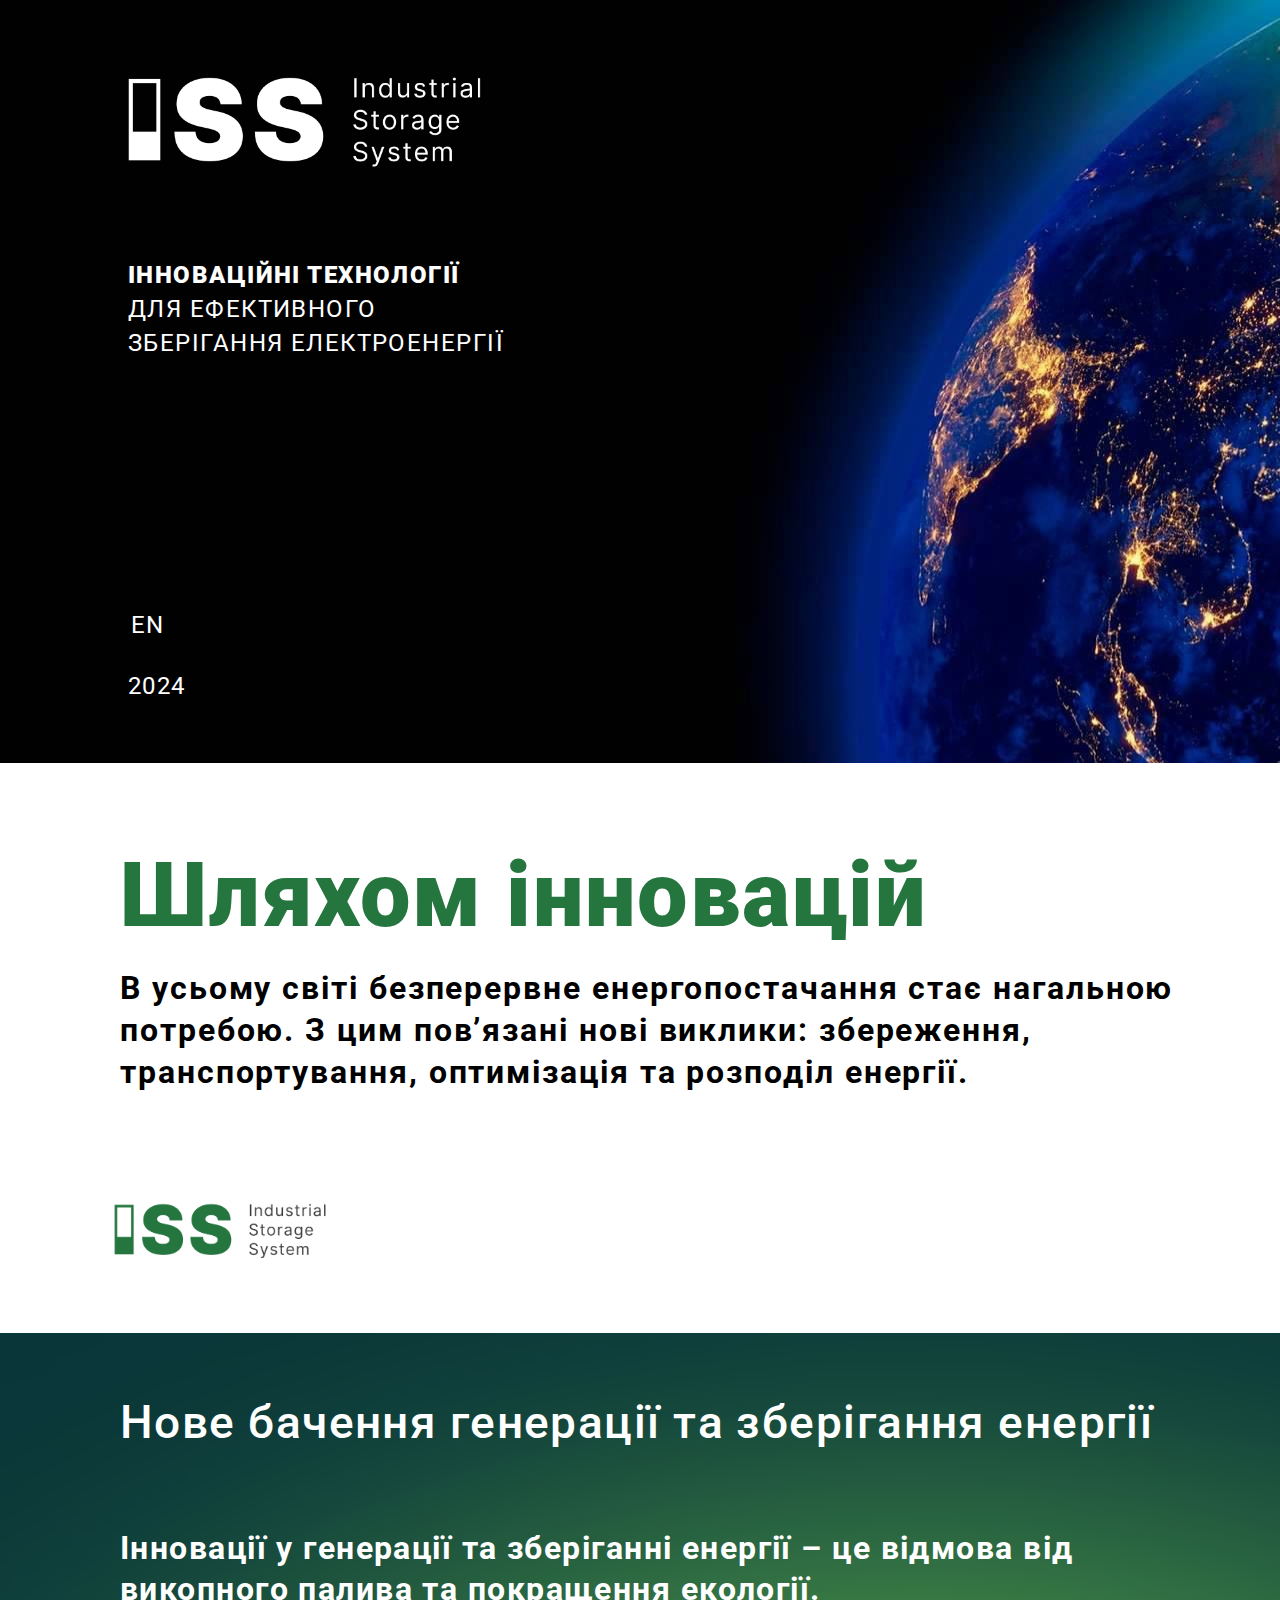
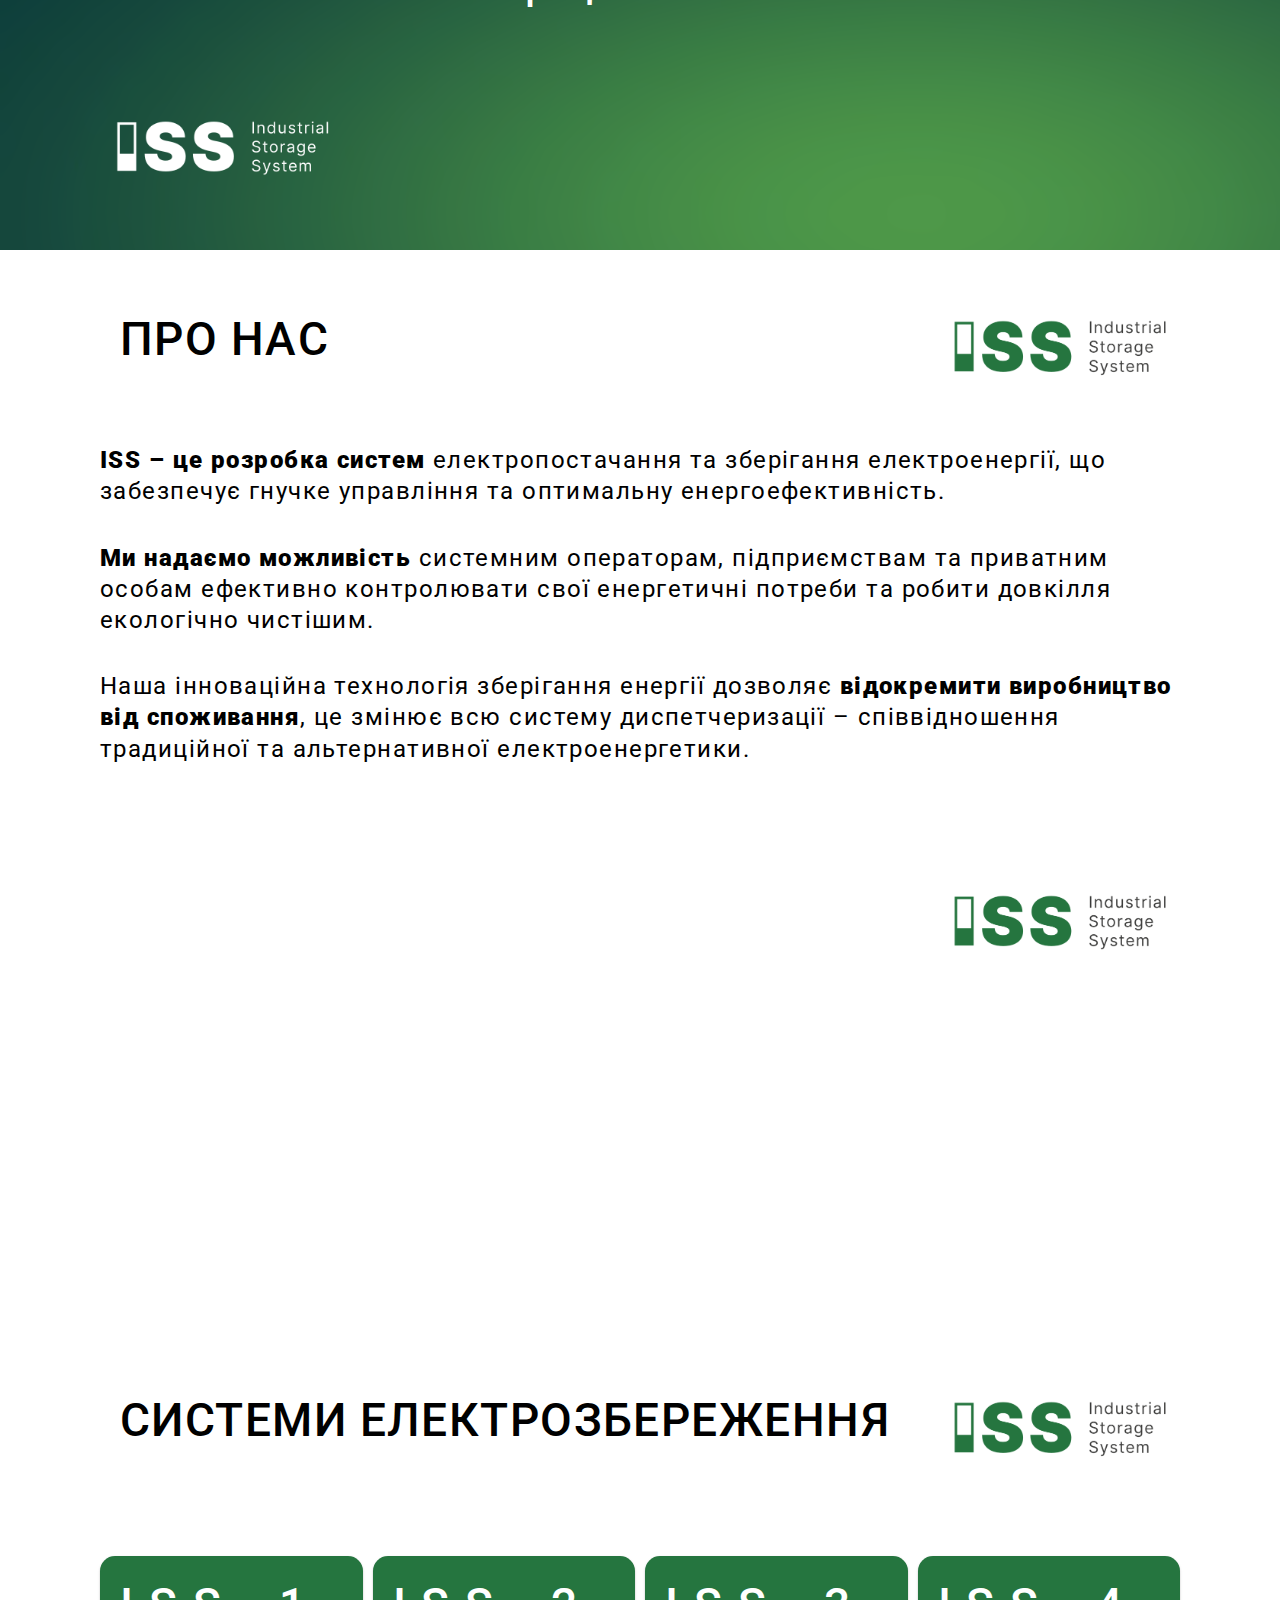
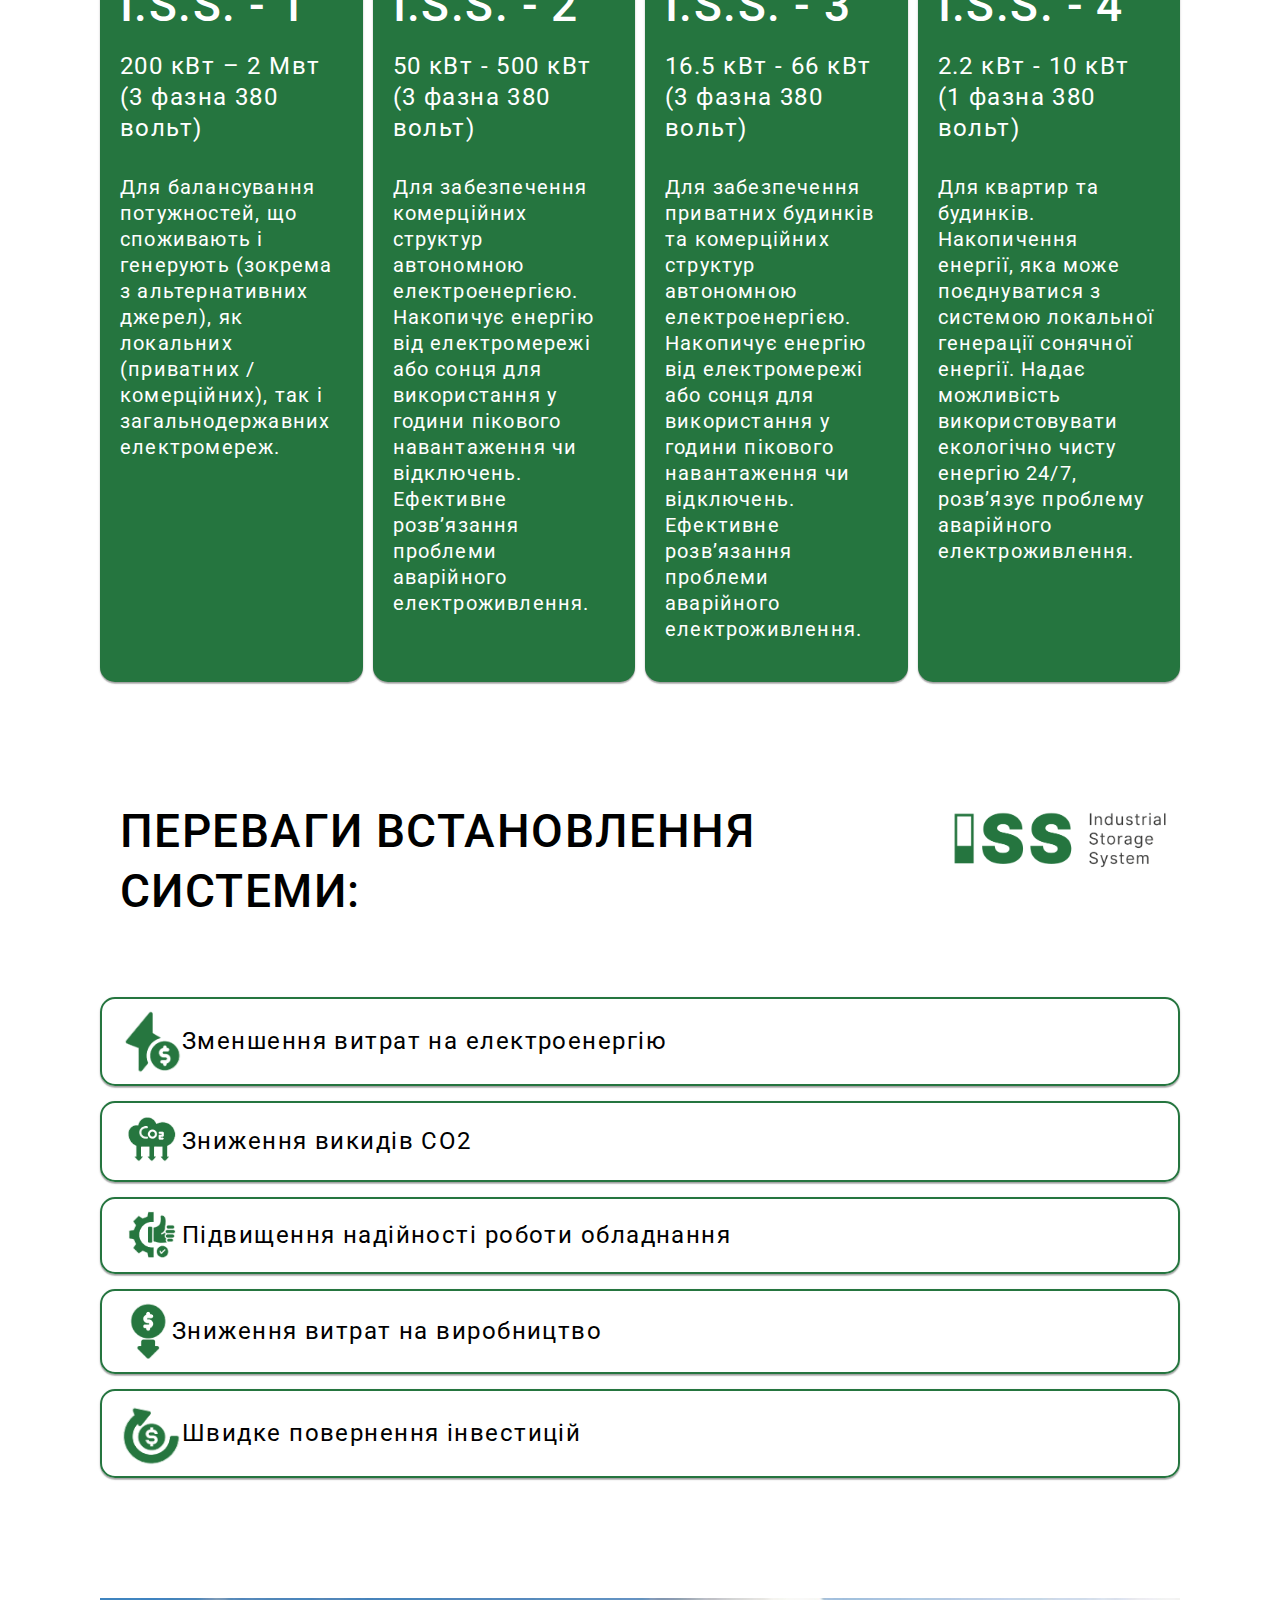
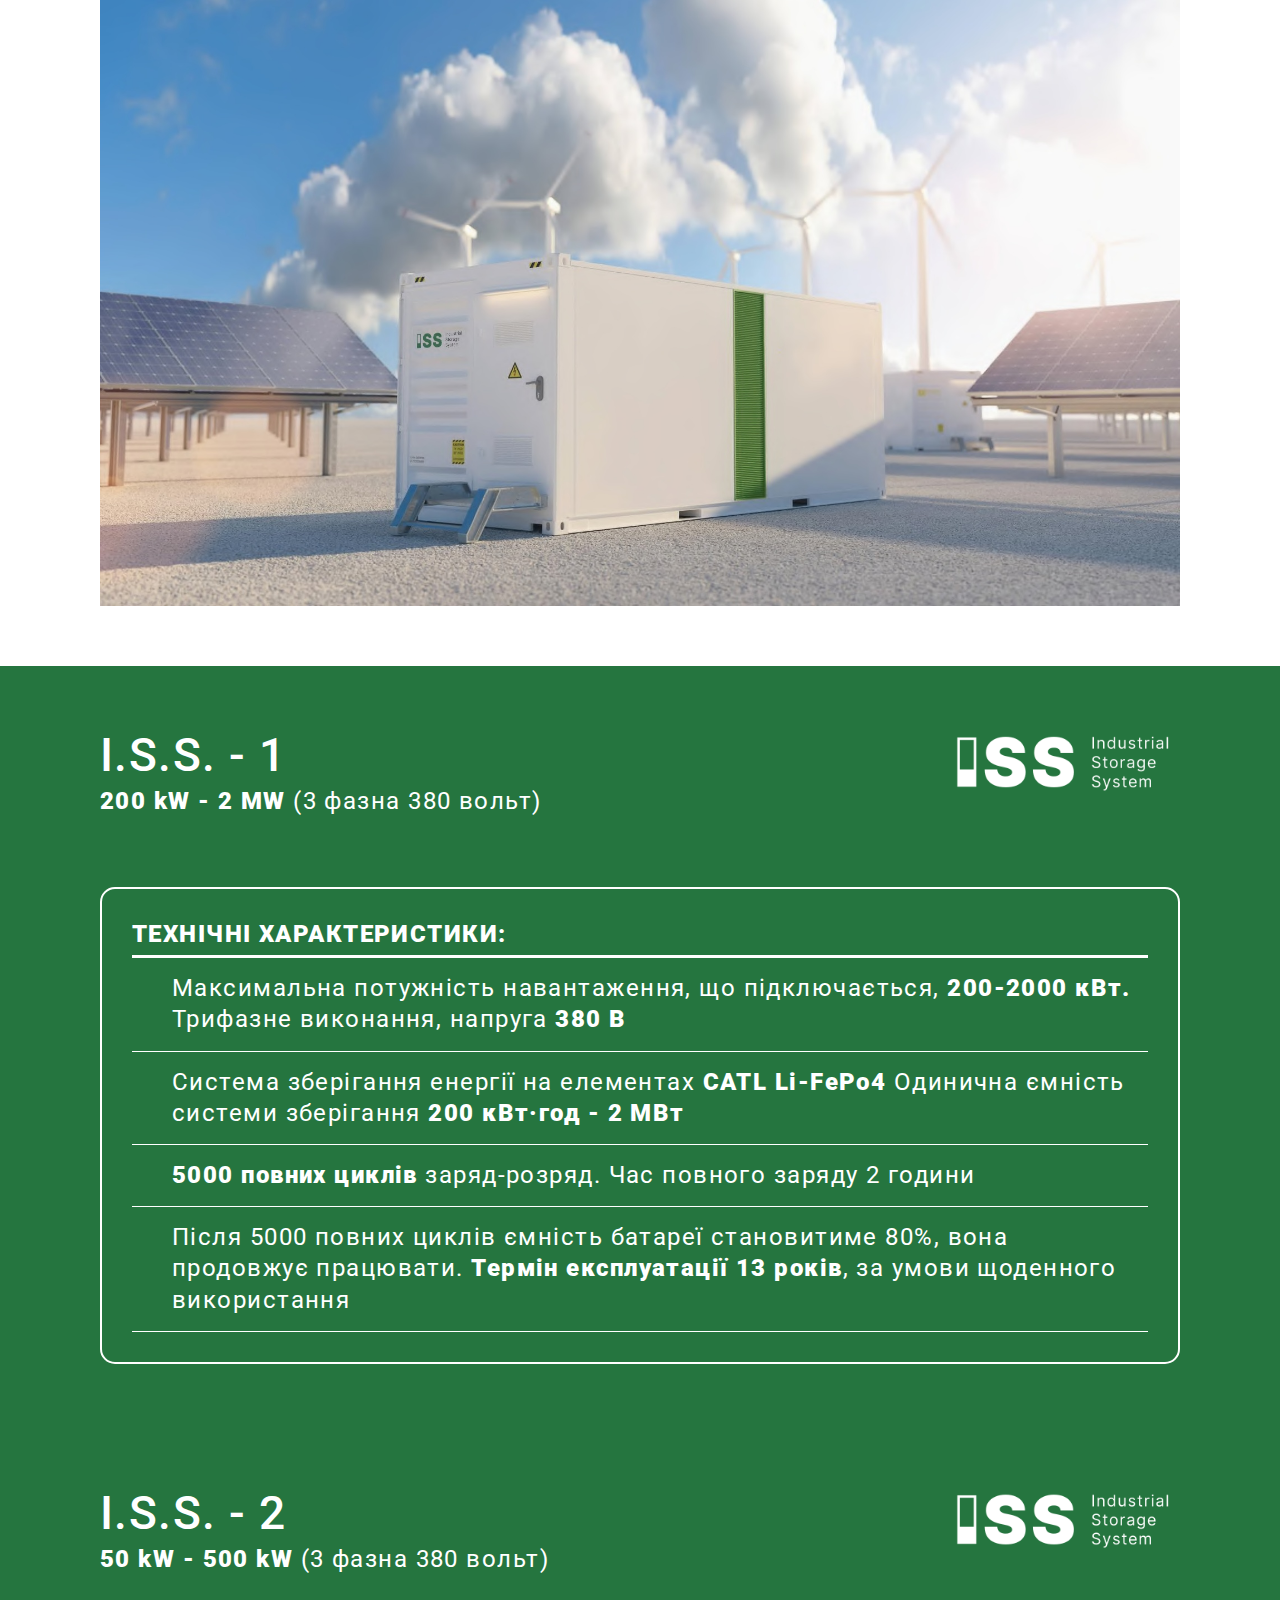
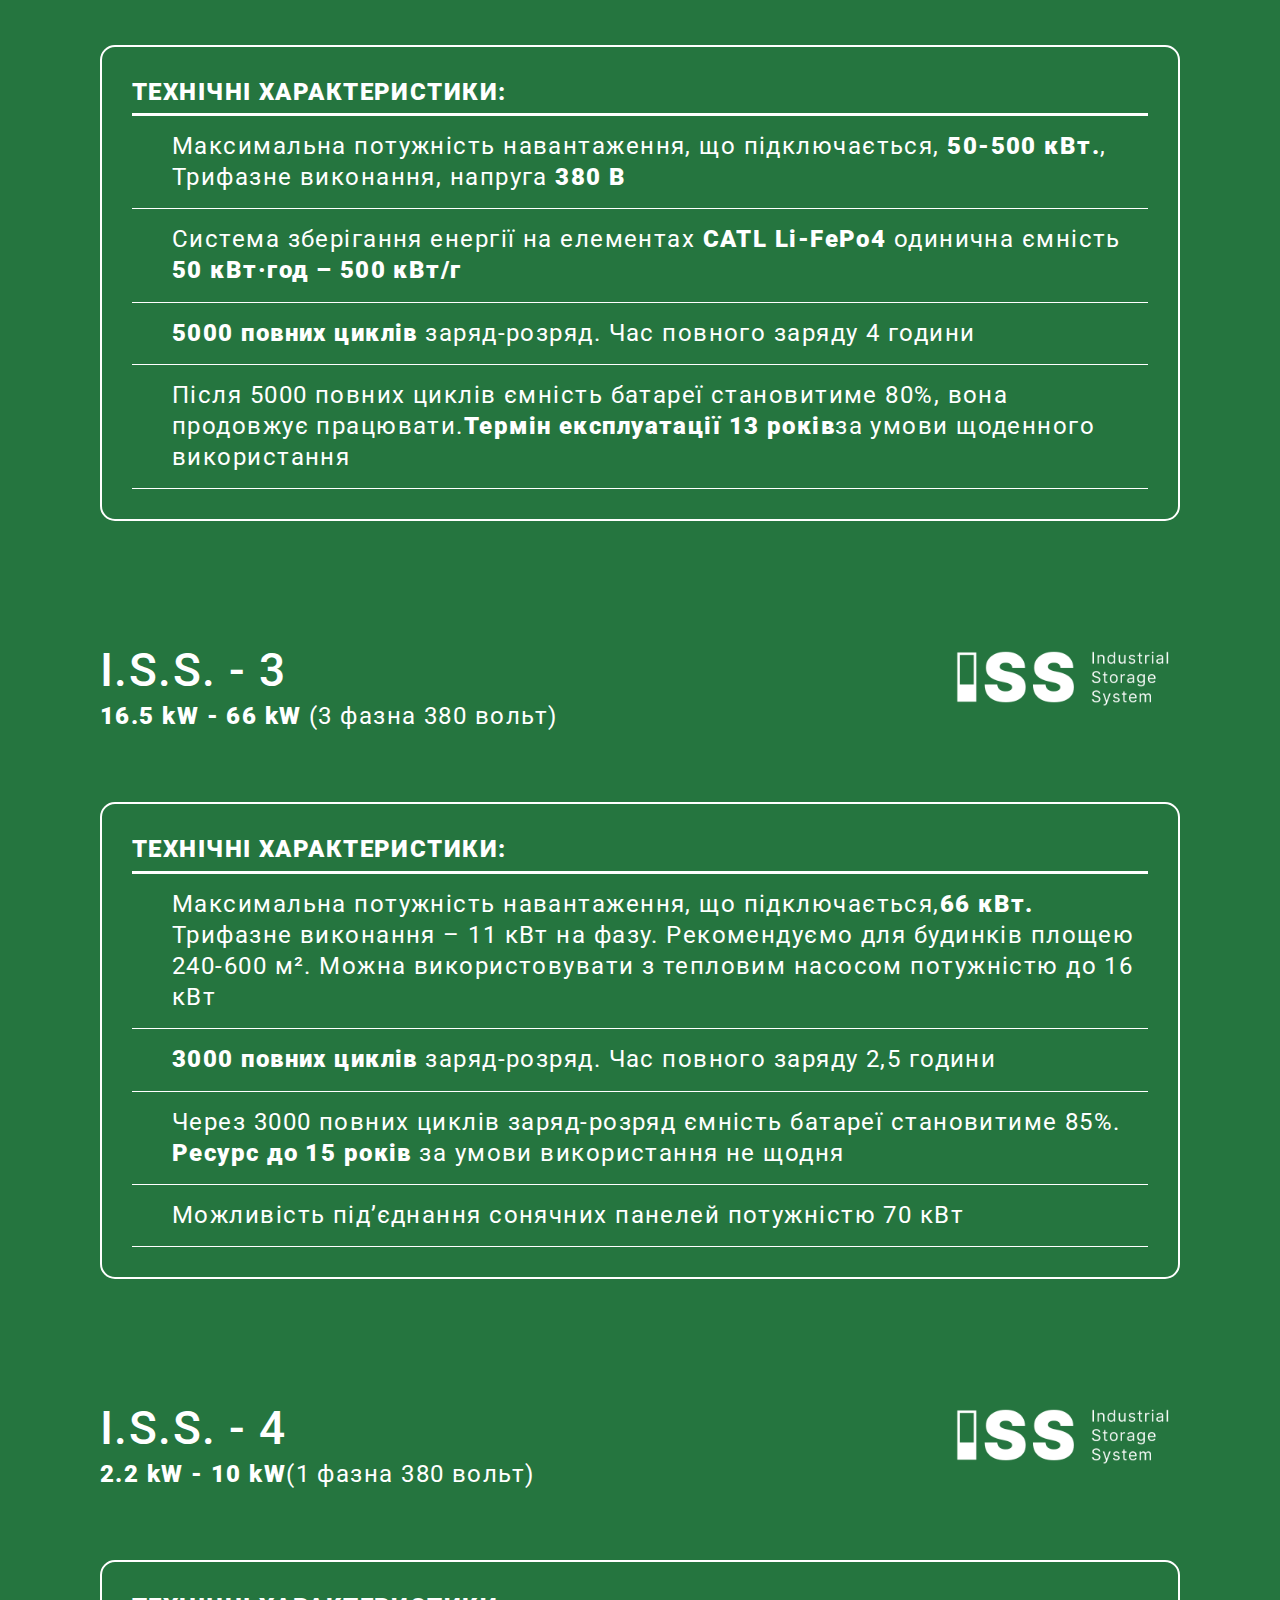
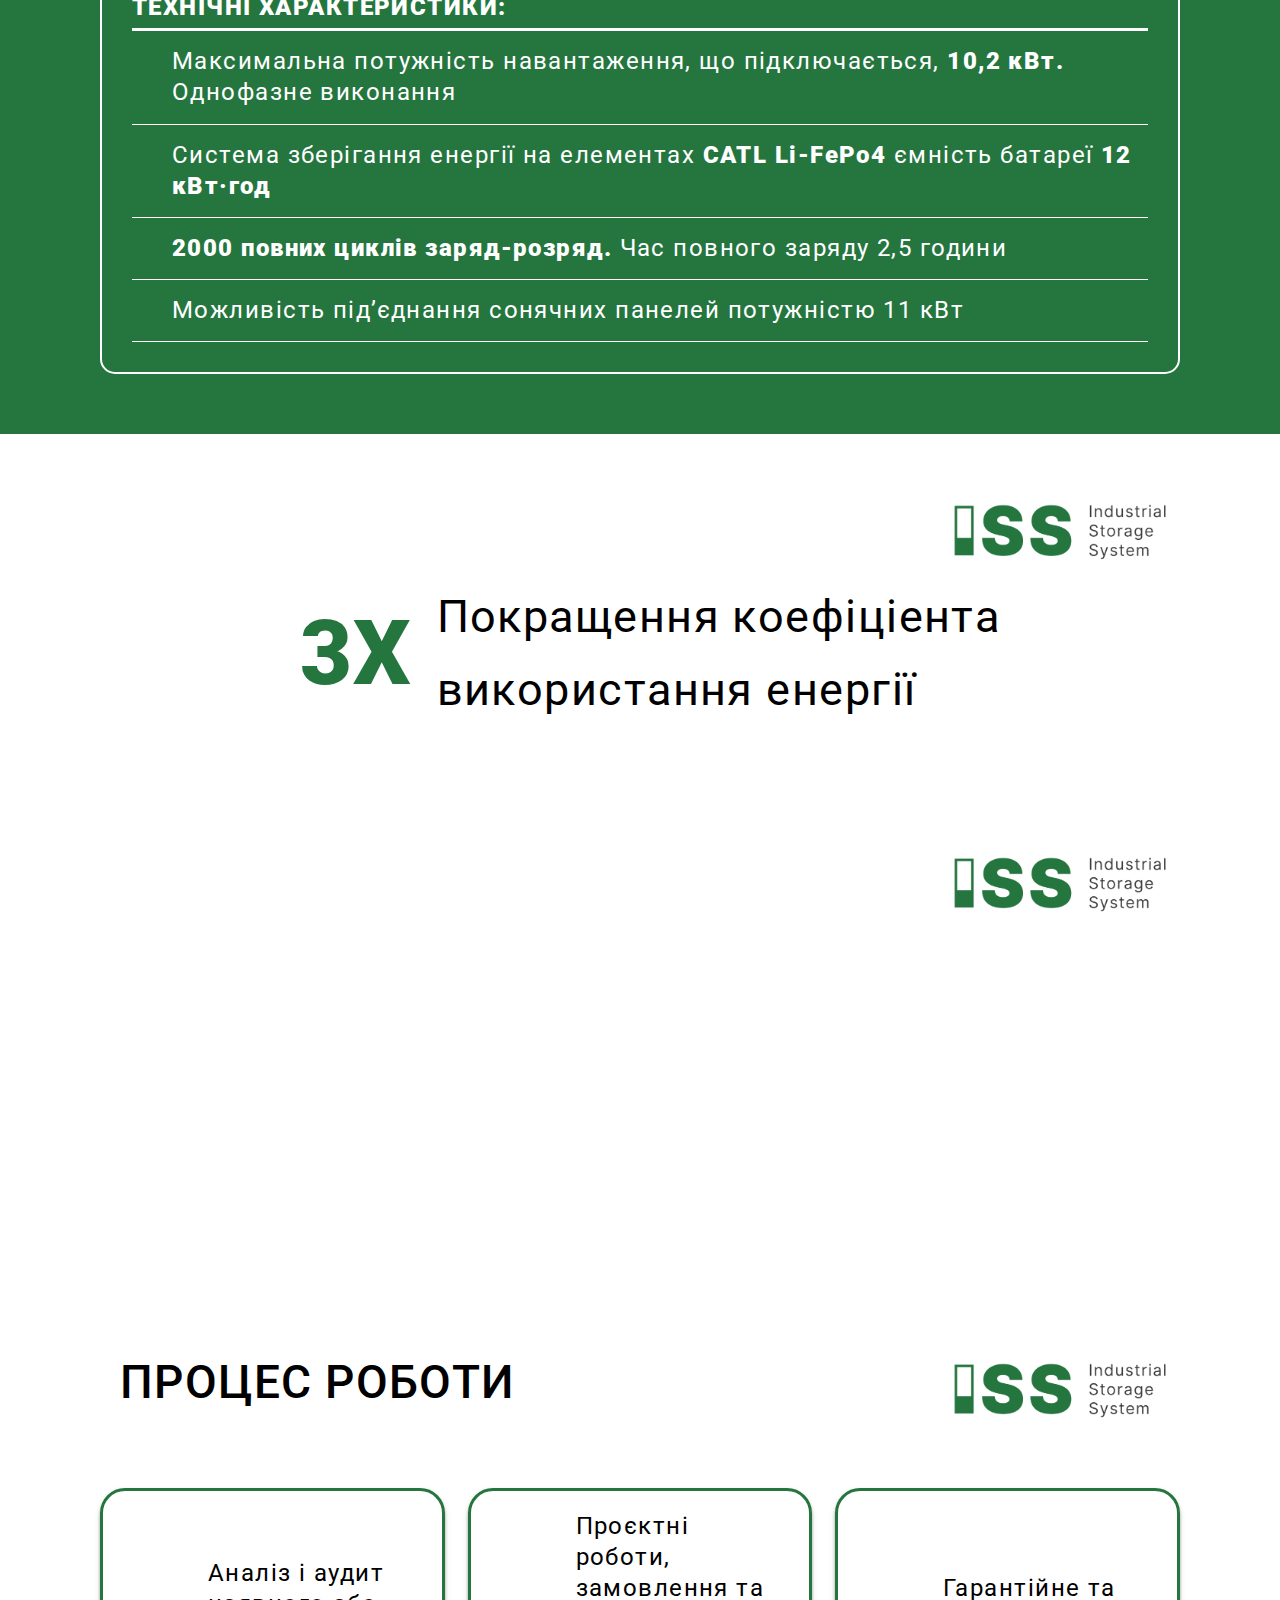
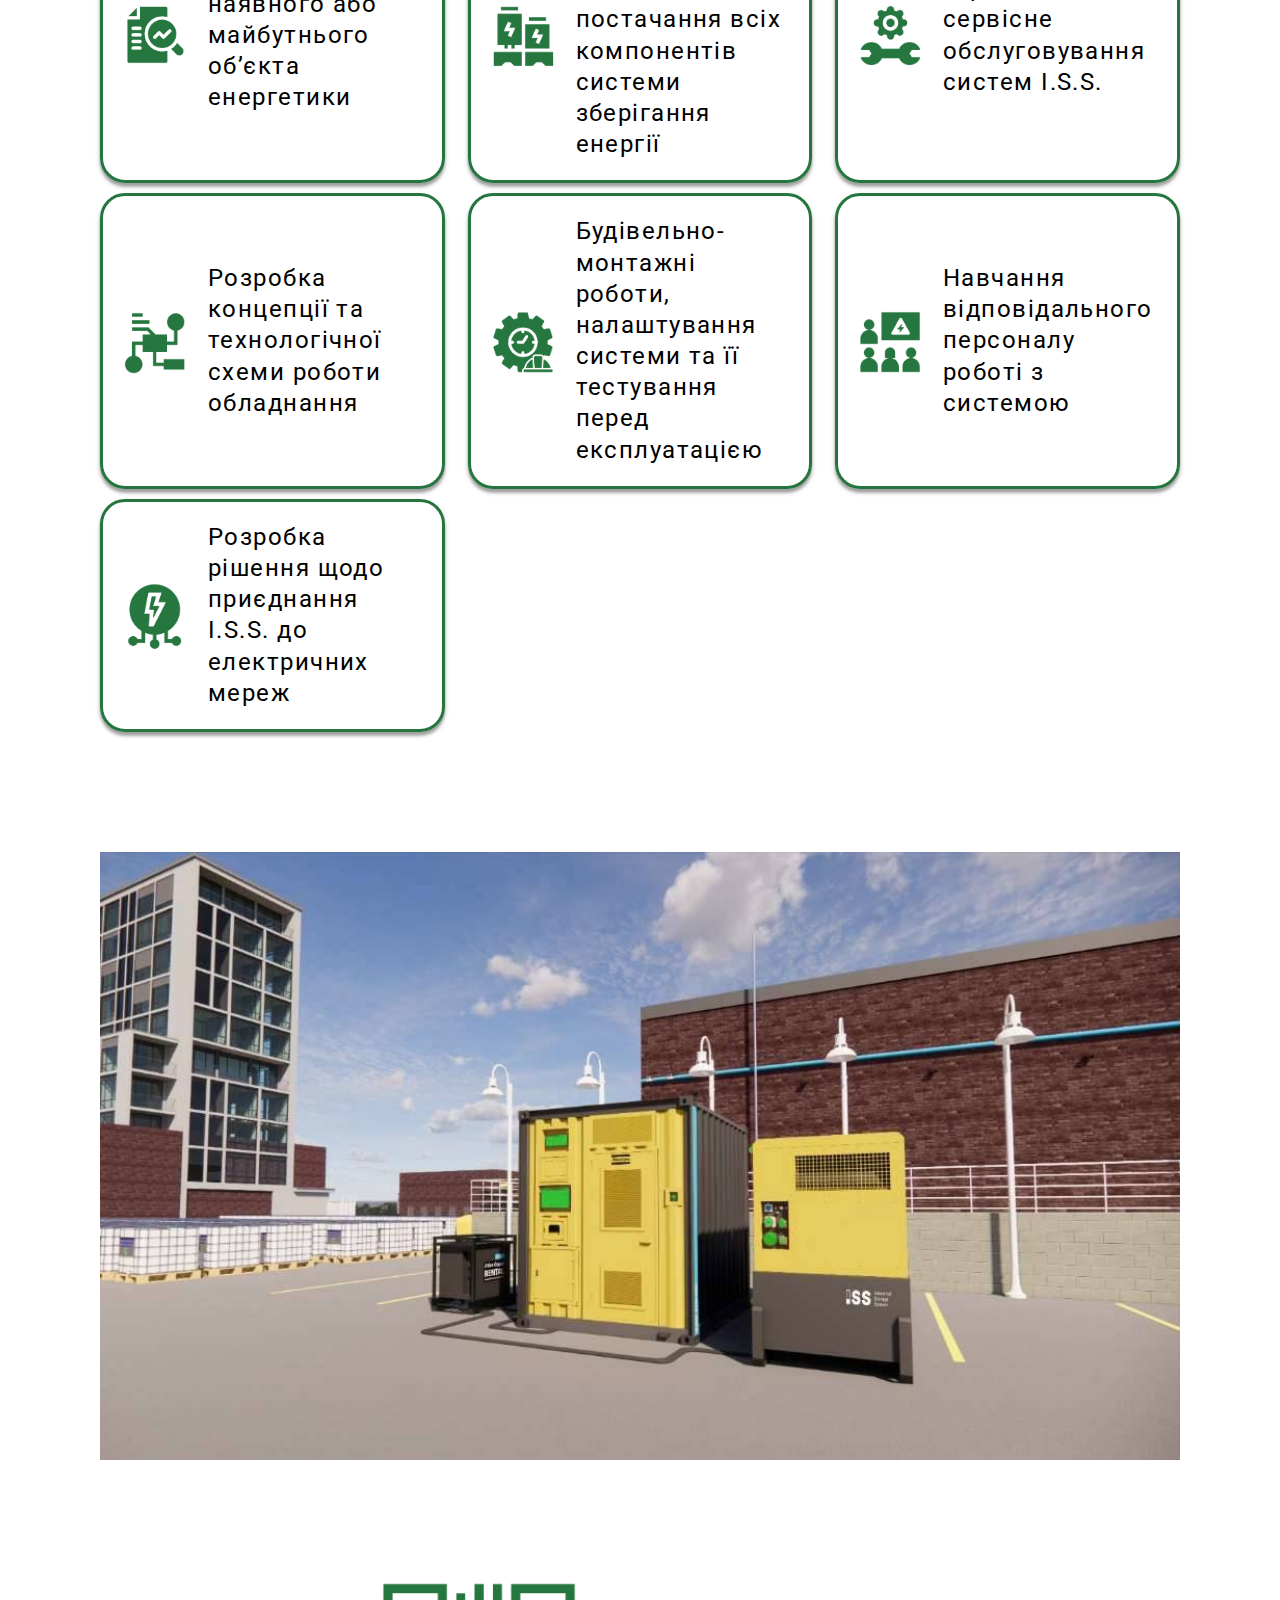
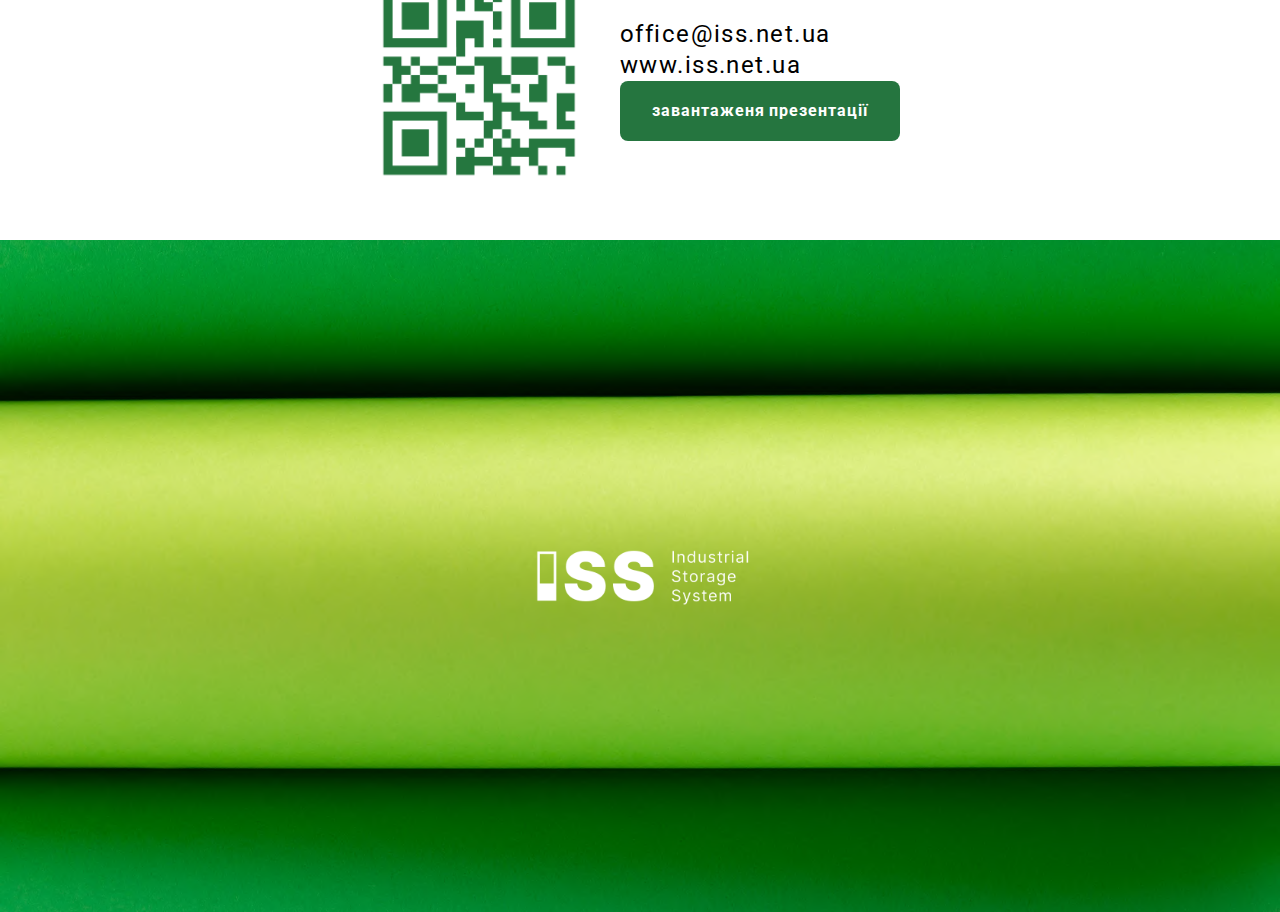
==== commit 9a212dd8: "vgdtr" ====
--- a/ua.html
+++ b/ua.html
@@ -15,7 +15,7 @@
       <div class="container">
         <div class=" box-hero">
           
-            <img class="hero-img" src="./images/logo_iss_w.png" alt="logo" width="400px" >
+            <img class="hero-img" src="./images/logo_iss_w.png"  alt="logo" width="400px" >
           </div>
         <ul>
           <li>
@@ -44,7 +44,7 @@
             нагальною потребою. З цим пов’язані нові виклики: 
             збереження, транспортування, оптимізація та розподіл енергії.
         </p>
-        <img src="./images/logo_iss_col.png" alt="logo" width="240">
+        <img class="logo" src="./images/logo_iss_col.png" alt="logo" >
       </div>
       
     </section>
@@ -57,7 +57,7 @@
             це відмова від викопного палива 
             та покращення екології.
         </p>
-        <img src="./images/logo_iss_w.png" alt="logo" width="240">
+        <img src="./images/logo_iss_w.png"  alt="logo" class="logo">
       </div>
     </section>
 
@@ -65,7 +65,7 @@
       <div class="container">
         <div class="box-flex">
           <h2 class="title">ПРО НАС</h2>
-          <img src="./images/logo_iss_col.png" alt="logo" width="240">
+          <img  src="./images/logo_iss_col.png" alt="logo" class="logo">
         </div>
         <ul >
           <li class="about-item ">
@@ -88,7 +88,7 @@
 
     <section class="section">
       <div class="container">
-        <img class="our_work-logo" src="./images/logo_iss_col.png" alt="logo" width="240">
+        <img class="our_work-logo logo" src="./images/logo_iss_col.png" alt="logo" >
         <ul class="our_work-flex">
           <li class="our_work-item1 our_work-item"></li>
           <li class="our_work-item2 our_work-item"></li>
@@ -102,7 +102,7 @@
       <div class="container">
         <div class="box-flex system-box">
           <h2 class="title">СИСТЕМИ ЕЛЕКТРОЗБЕРЕЖЕННЯ</h2>
-          <img src="./images/logo_iss_col.png" alt="logo" width="240">
+          <img class="logo" src="./images/logo_iss_col.png" alt="logo" >
         </div>
         <ul class="system-list text-white">
           <li class="system-item">
@@ -185,7 +185,7 @@
       <div class="container">
         <div class="box-flex">
           <h2 class="title">ПЕРЕВАГИ ВСТАНОВЛЕННЯ СИСТЕМИ:</h2>
-          <img src="./images/logo_iss_col.png" alt="logo" width="240">
+          <img class="logo" src="./images/logo_iss_col.png" alt="logo" >
         </div>
   
         <ul class="benefits-list text">
@@ -227,7 +227,7 @@
             <h3 class="title technology-title">I.S.S. - 1</h3>
             <p><span class="wide-text">200 kW - 2 MW</span> (3 фазна 380 вольт)</p>
           </div>
-          <img src="./images/logo_iss_w.png" alt="logo" width="240">
+          <img class="logo" src="./images/logo_iss_w.png"  alt="logo" >
         </div>
         <ul class="technology-list">
           <li>
@@ -266,7 +266,7 @@
             <h3 class="title technology-title">I.S.S. - 2</h3>
             <p><span class="wide-text">50 kW - 500 kW</span> (3 фазна 380 вольт)</p>
           </div>
-          <img src="./images/logo_iss_w.png" alt="logo" width="240">
+          <img class="logo" src="./images/logo_iss_w.png"  alt="logo" >
         </div>
         <ul class="technology-list">
           <li>
@@ -308,7 +308,7 @@
             <h3 class="title technology-title">I.S.S. - 3</h3>
             <p><span class="wide-text">16.5 kW - 66 kW</span> (3 фазна 380 вольт)</p>
           </div>
-          <img src="./images/logo_iss_w.png" alt="logo" width="240">
+          <img class="logo" src="./images/logo_iss_w.png"  alt="logo" >
         </div>
         <ul class="technology-list">
           <li>
@@ -350,7 +350,7 @@
             <h3 class="title technology-title">I.S.S. - 4</h3>
             <p><span class="wide-text">2.2 kW - 10 kW</span>(1 фазна 380 вольт)</p>
           </div>
-          <img src="./images/logo_iss_w.png" alt="logo" width="240">
+          <img class="logo" src="./images/logo_iss_w.png"  alt="logo" >
         </div>
         <ul class="technology-list">
           <li>
@@ -383,7 +383,7 @@
 
     <section class="section">
       <div class="container ">
-        <img class="our_work-logo" src="./images/logo_iss_col.png" alt="logo" width="240">
+        <img class="our_work-logo logo" src="./images/logo_iss_col.png" alt="logo" >
 <div class="box-flex improvement-box"> 
   <p class="follow-title title">3X</p>
   <ul>
@@ -399,7 +399,7 @@
     </section>
     <section class="section">
       <div class="container">
-        <img class="our_work-logo" src="./images/logo_iss_col.png" alt="logo" width="240">
+        <img class="our_work-logo logo" src="./images/logo_iss_col.png" alt="logo" >
         <ul class="our_work-flex">
           <li class="our_work-item5 our_work-item"></li>
           <li class="our_work-item6 our_work-item"></li>
@@ -412,7 +412,7 @@
       <div class="container">
         <div class="box-flex">
           <h3 class="title">ПРОЦЕС РОБОТИ</h3>
-          <img class="our_work-logo" src="./images/logo_iss_col.png" alt="logo" width="240">
+          <img class="our_work-logo logo" src="./images/logo_iss_col.png" alt="logo" >
         </div>
           <ul class="work-list">
             <li class="box-flex work-item">
@@ -499,7 +499,7 @@
     <section class="section footer-bg">
 
       <div class="container footer-flex">
-        <img class="" src="./images/logo_iss_w.png" alt="logo" width="500">
+        <img class="logo" src="./images/logo_iss_w.png"  alt="logo" width="500">
       </div>
     </section>
   </body>
--- a/css/style.css
+++ b/css/style.css
@@ -9,8 +9,9 @@
 body {
   /* transform: scale(0.9); */
   font-weight: normal;
-  font-size: 11px;
-  font-family: Arial;
+  font-size: 14px;
+  letter-spacing: .03em;
+  font-family: "Roboto", sans-serif;
 }
 ul li {
 list-style: none;
@@ -90,7 +91,7 @@
       margin-bottom: 50px;
     padding-left: 20px;
     font-weight: 500;
-    font-size: 30px;
+    font-size: 14px;
     } 
   }
   @media screen and (min-width: 786px) {
@@ -130,12 +131,12 @@
 }
 @media screen and (min-width:480px){
   .hero-img{
-    width: 250px;
+    width: 200px;
   }
 }
 @media screen and (min-width: 768px) {
   .hero-img{
-    width: 320px;
+    width: 280px;
   }
 }
 
@@ -309,17 +310,36 @@
 .system-box{
   margin-bottom: 30px;
 }
-.system-list{
-  display: flex;
-  flex-wrap: wrap;
-  gap: 10px;
+@media screen and (min-width: 480px) {
+  .system-list{
+    display: flex;
+    flex-wrap: wrap;
+    gap: 10px;
+  }
+}
+@media screen and (min-width: 1200px) {
+  .system-list{
+    display: flex;
+    flex-wrap: nowrap;
+    gap: 10px;
+  }
+}
+@media screen and (min-width: 786px) {
+  .system-item{
+    flex-basis: calc((100% - 10px)/2) ;
+  }
+}
+@media screen and (min-width: 1200px) {
+  .system-item{
+    
+    flex-basis: calc((100% - 30px)/4)
+  }
 }
 
 .system-item{
   padding: 20px;
-  flex-basis: 100% ;
-  border-radius: 15px;
-  /* width: calc((100% - 10px)/2);  */
+  
+  border-radius: 15px; 
 
   box-shadow: 0px 1px 3px rgba(0,0,0,.12), 0px 1px 1px rgba(0,0,0,.14), 0px 2px 1px rgba(0,0,0,.2);
   background-color: #25753f;
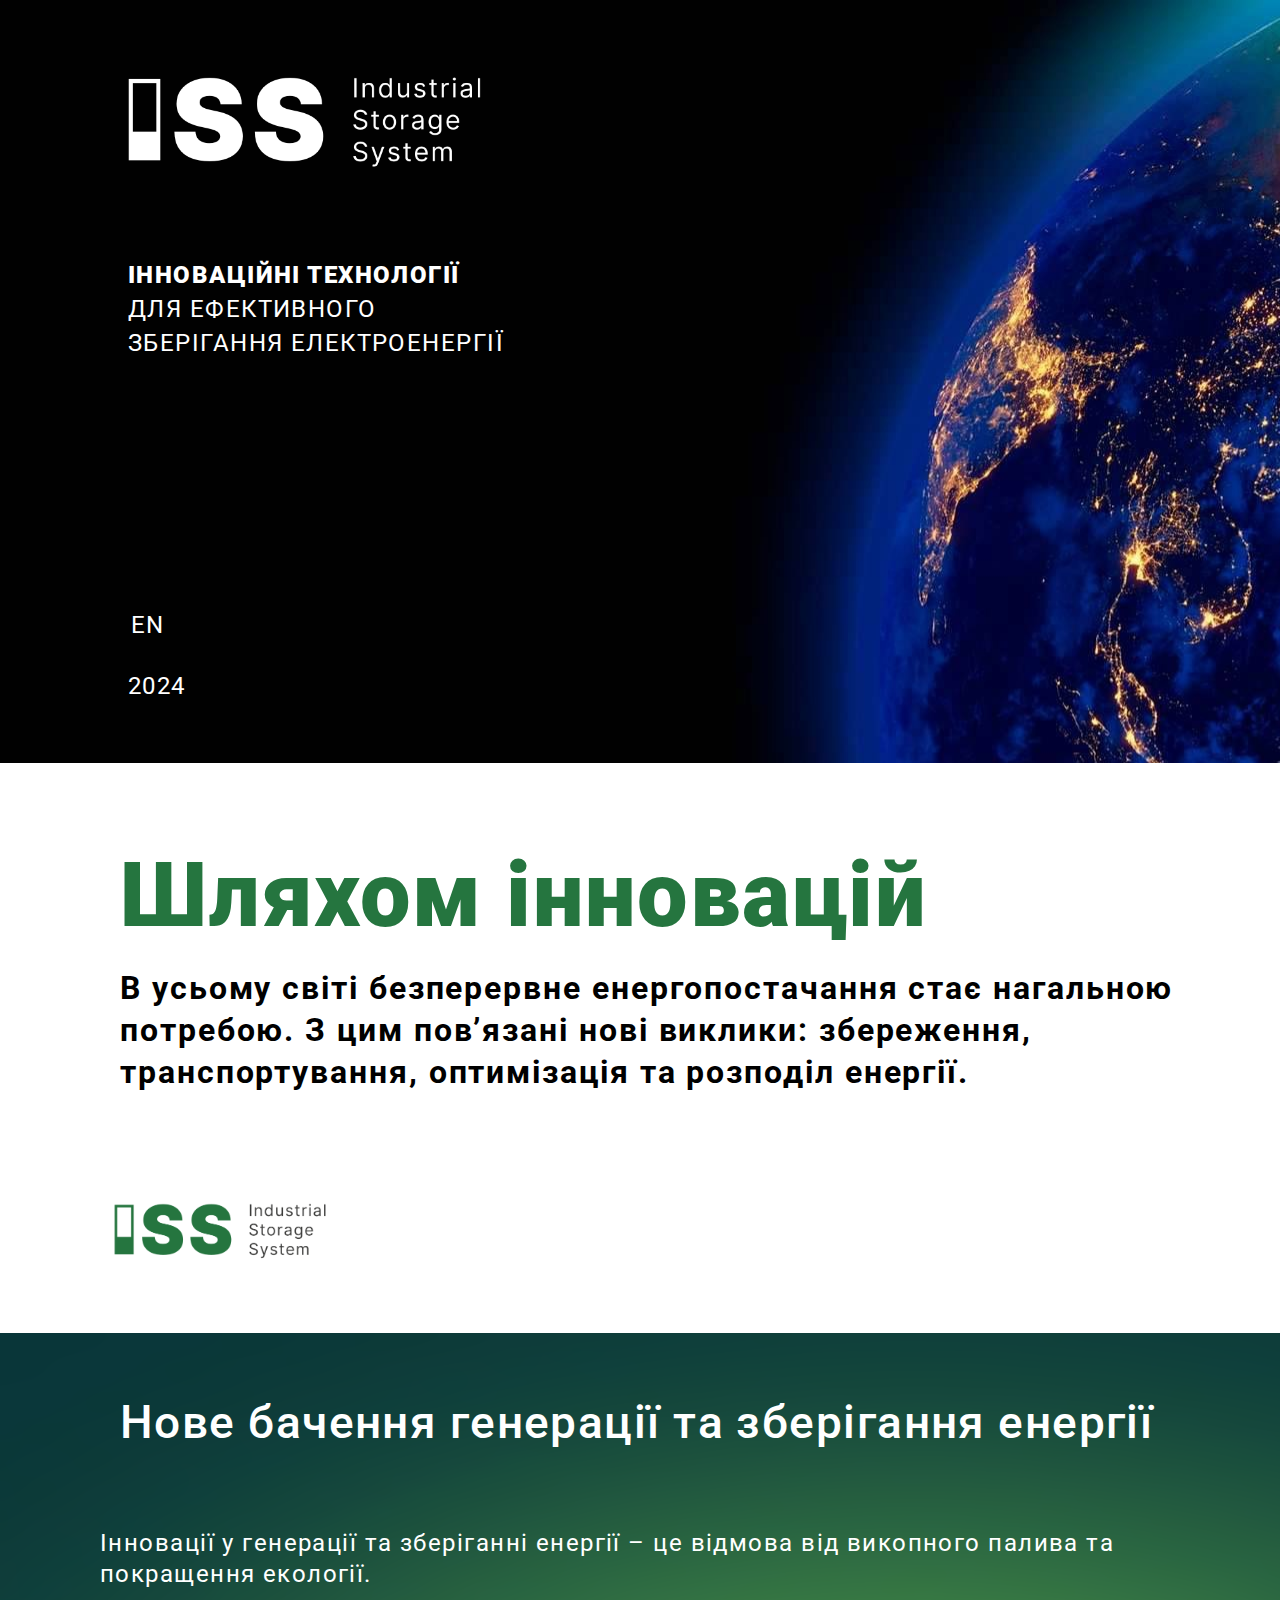
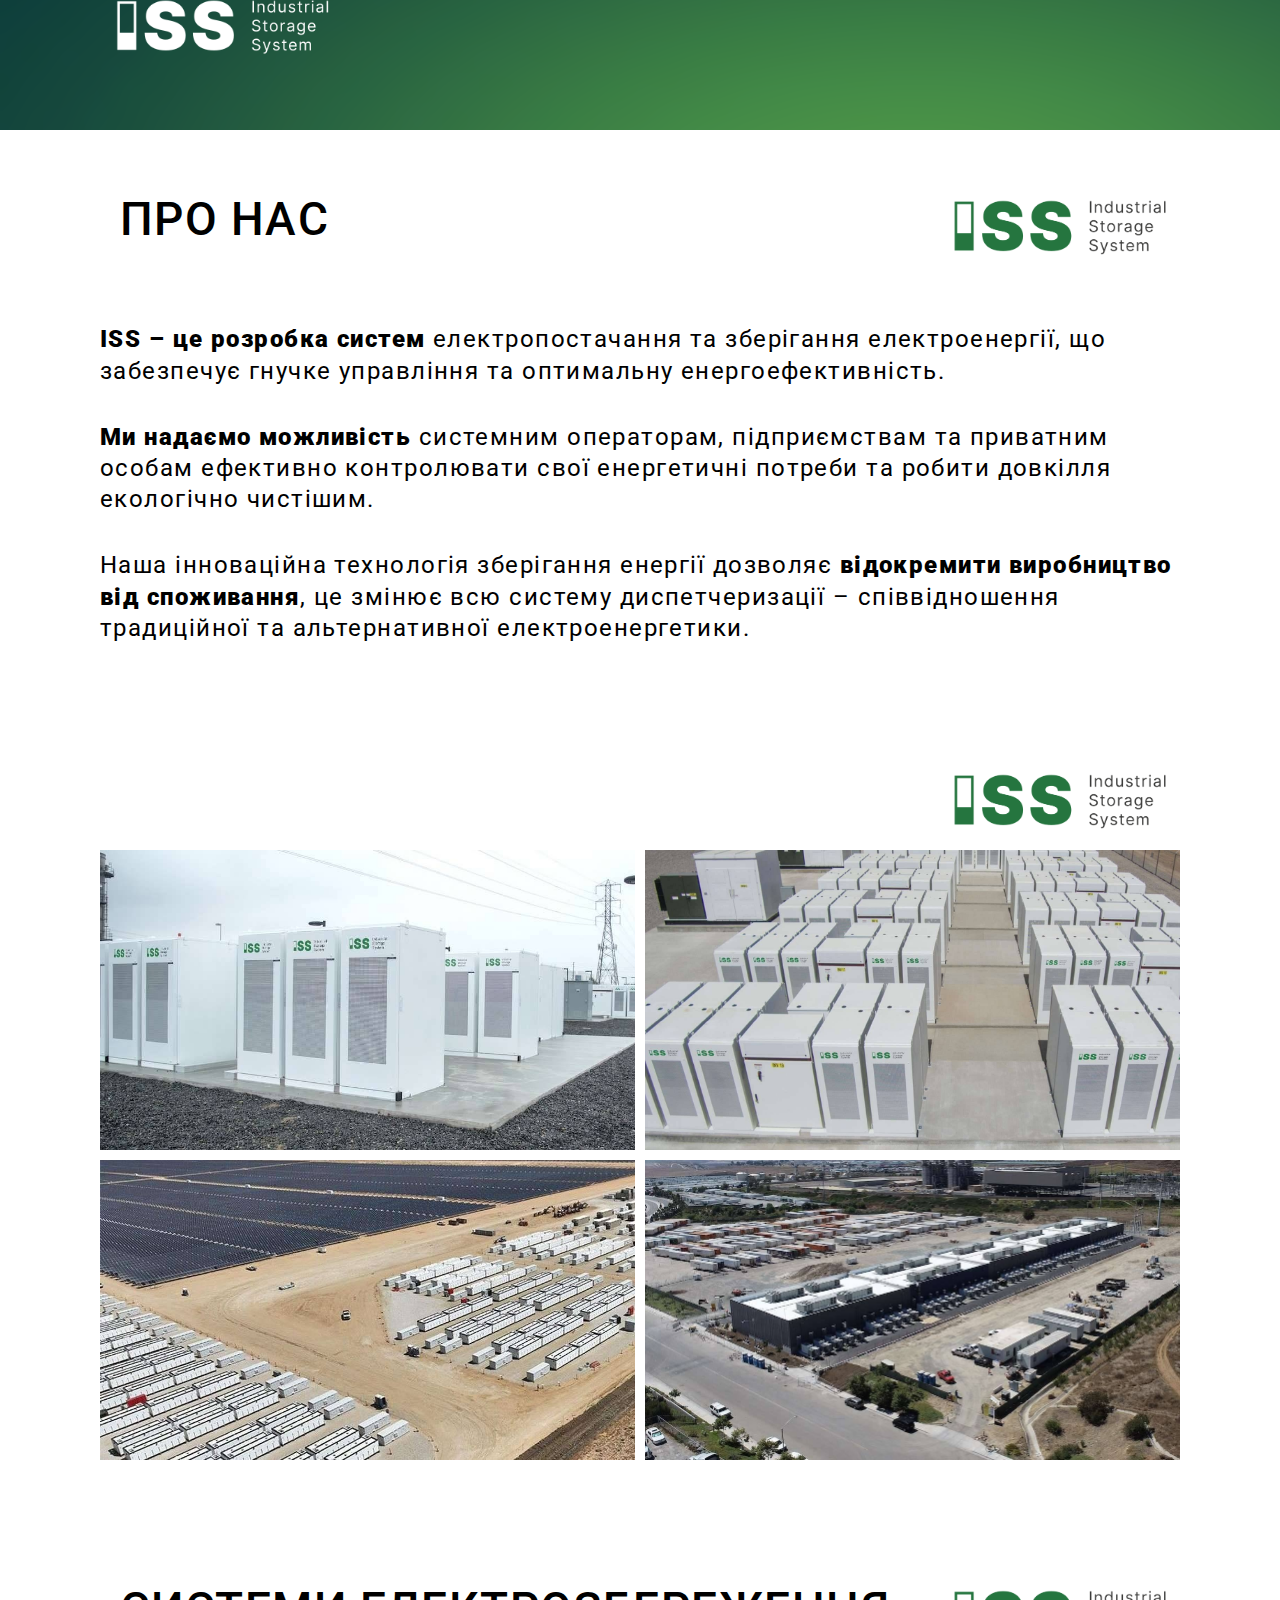
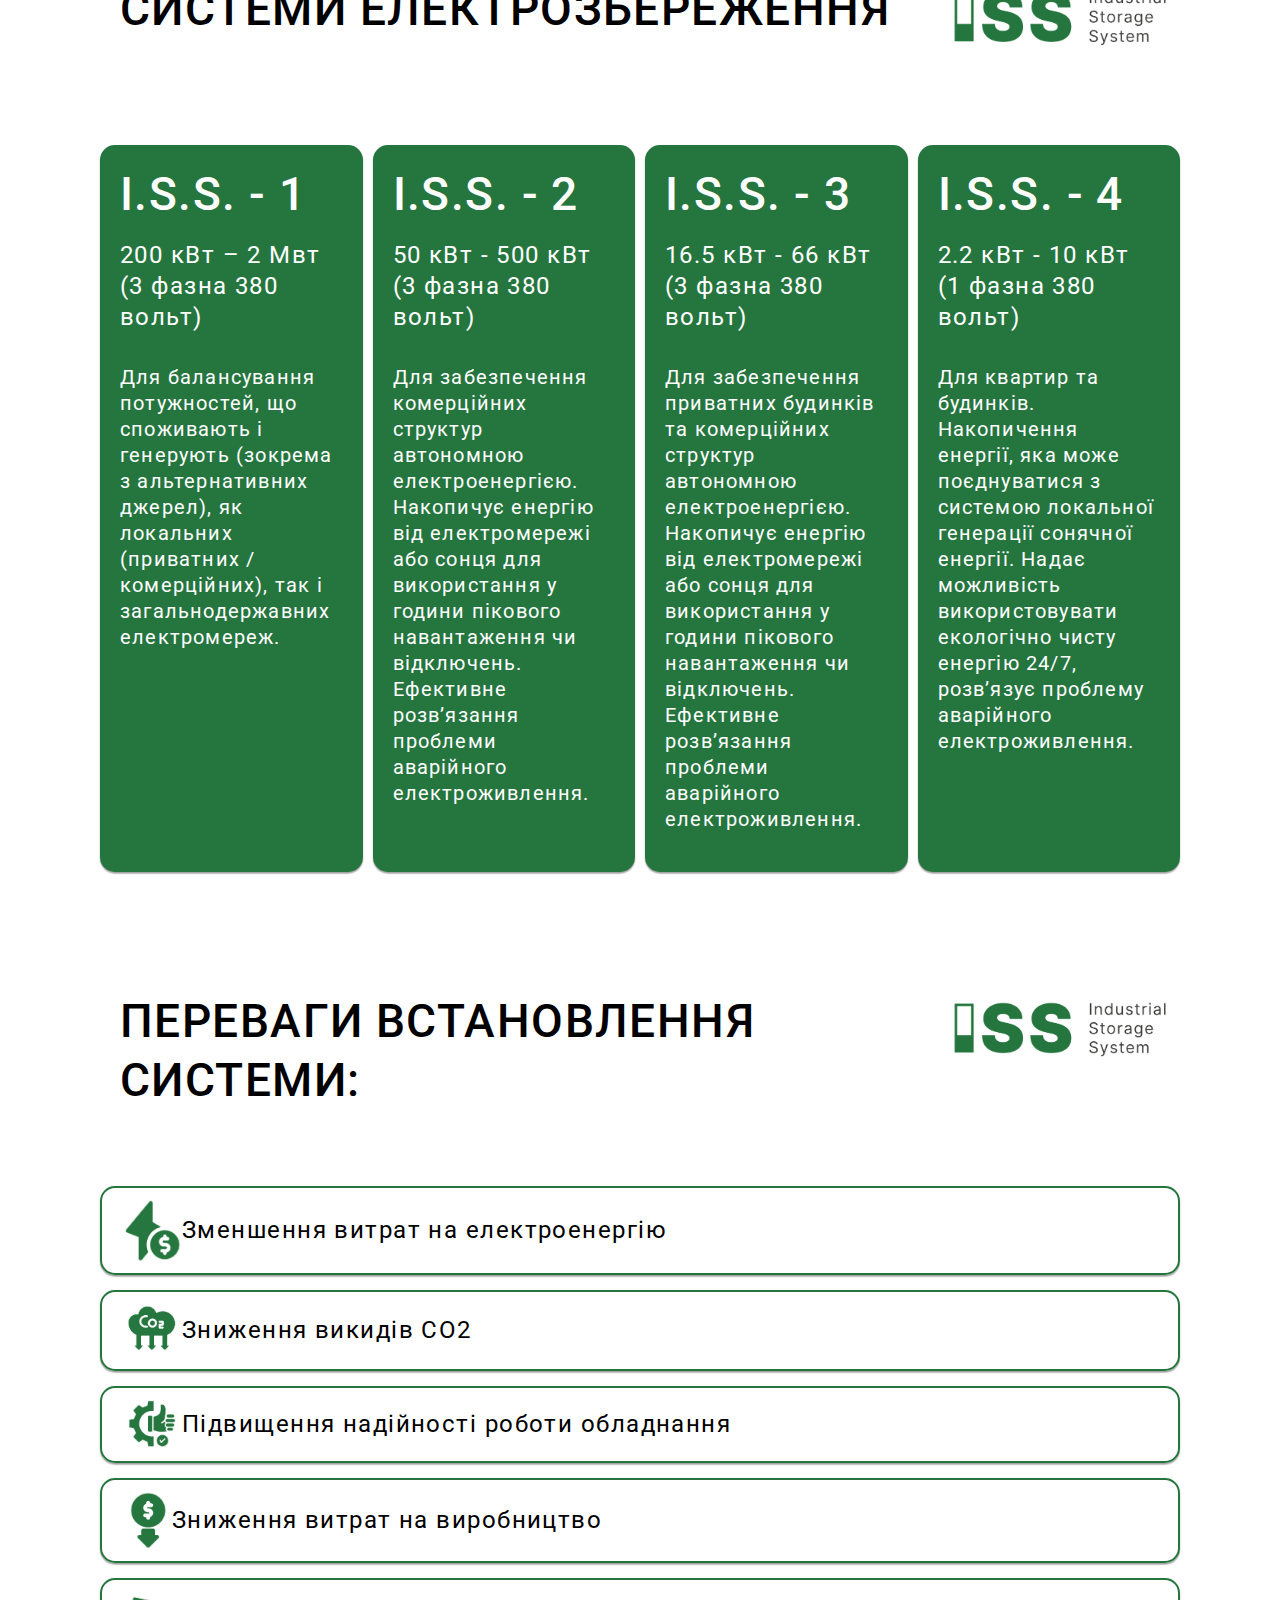
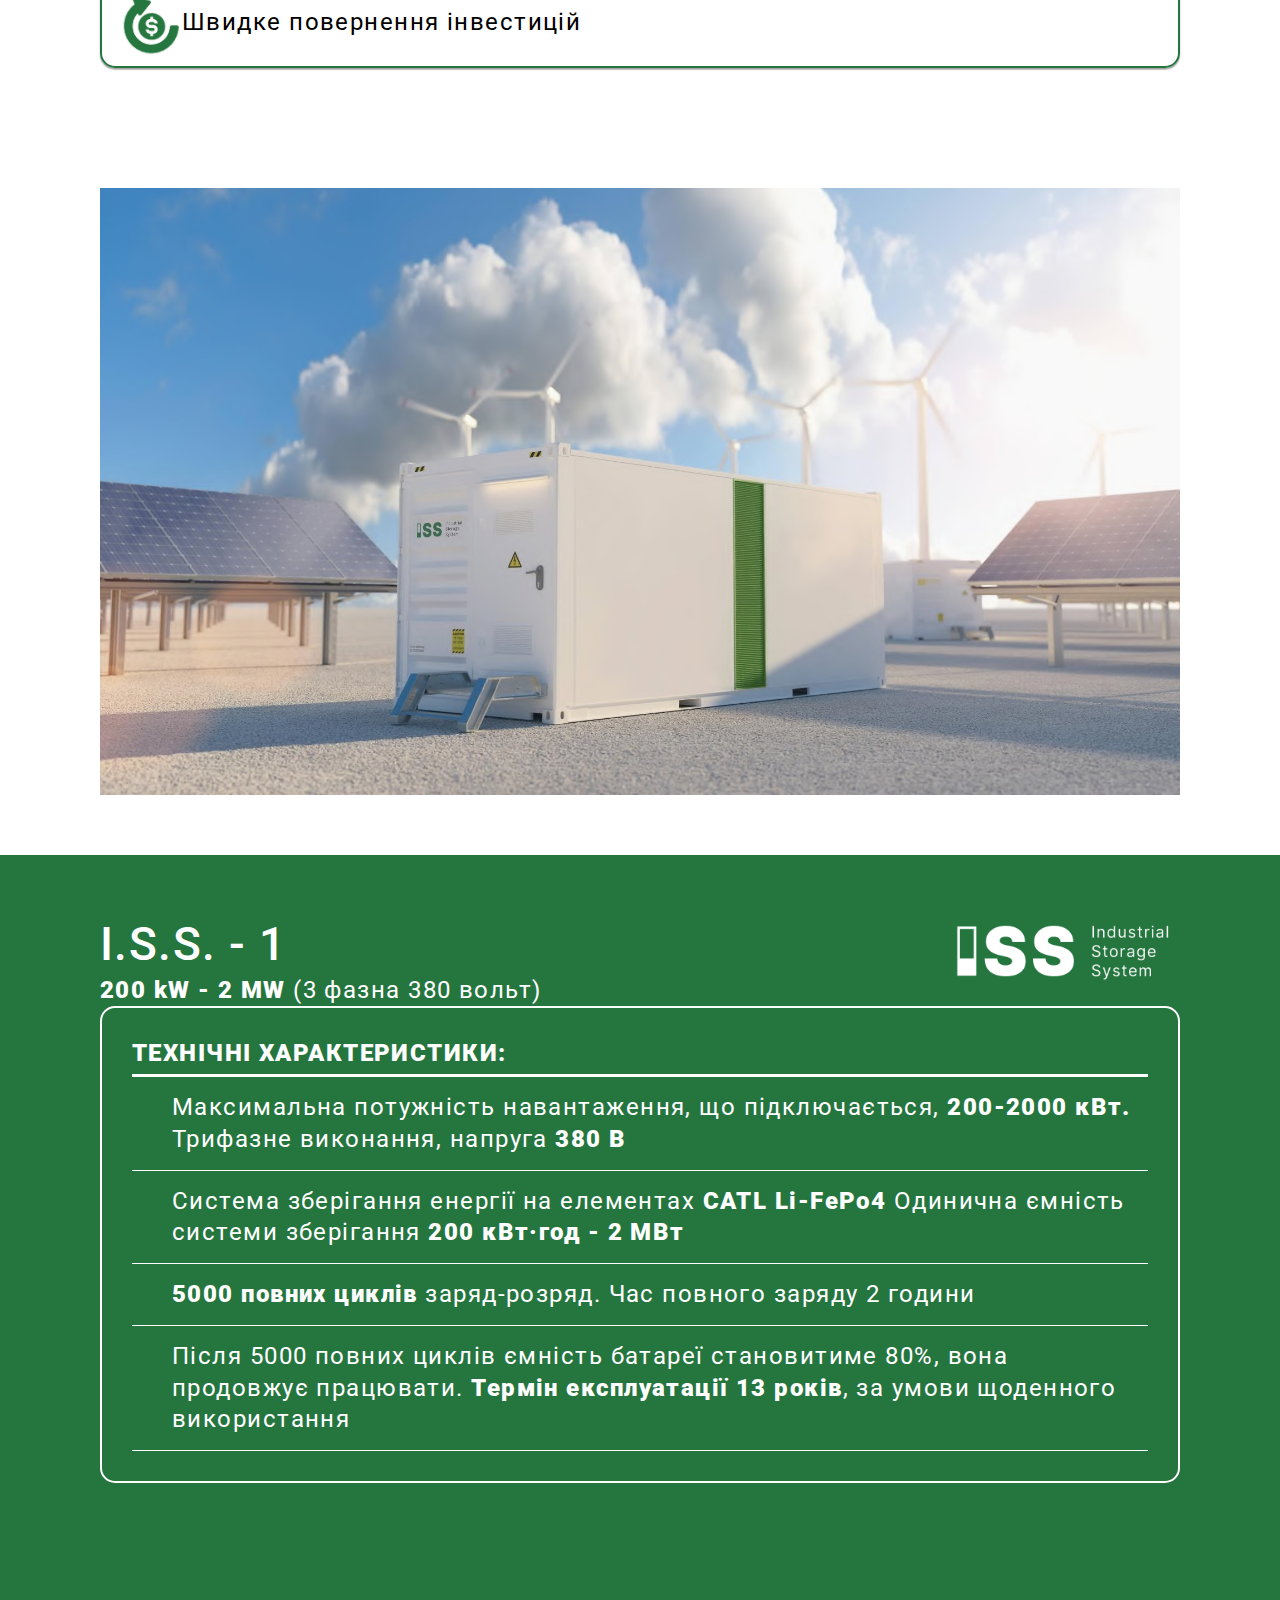
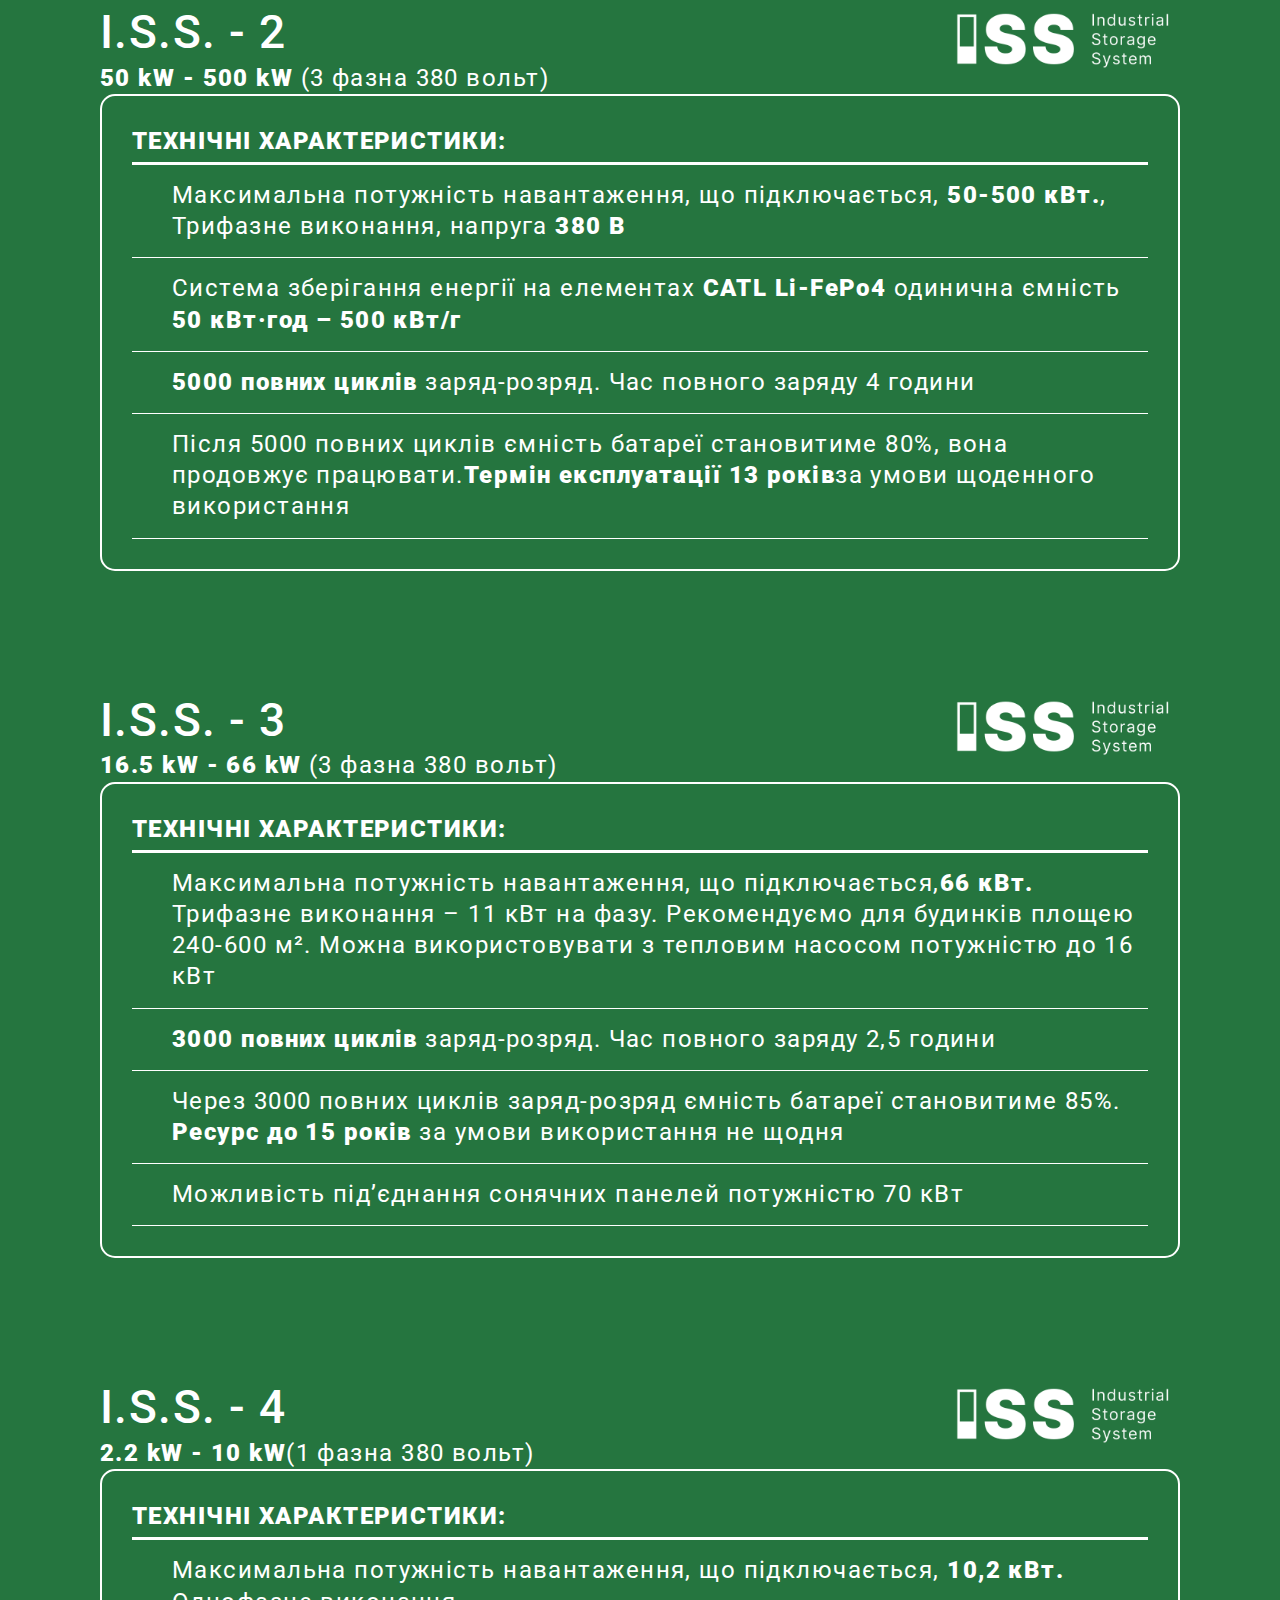
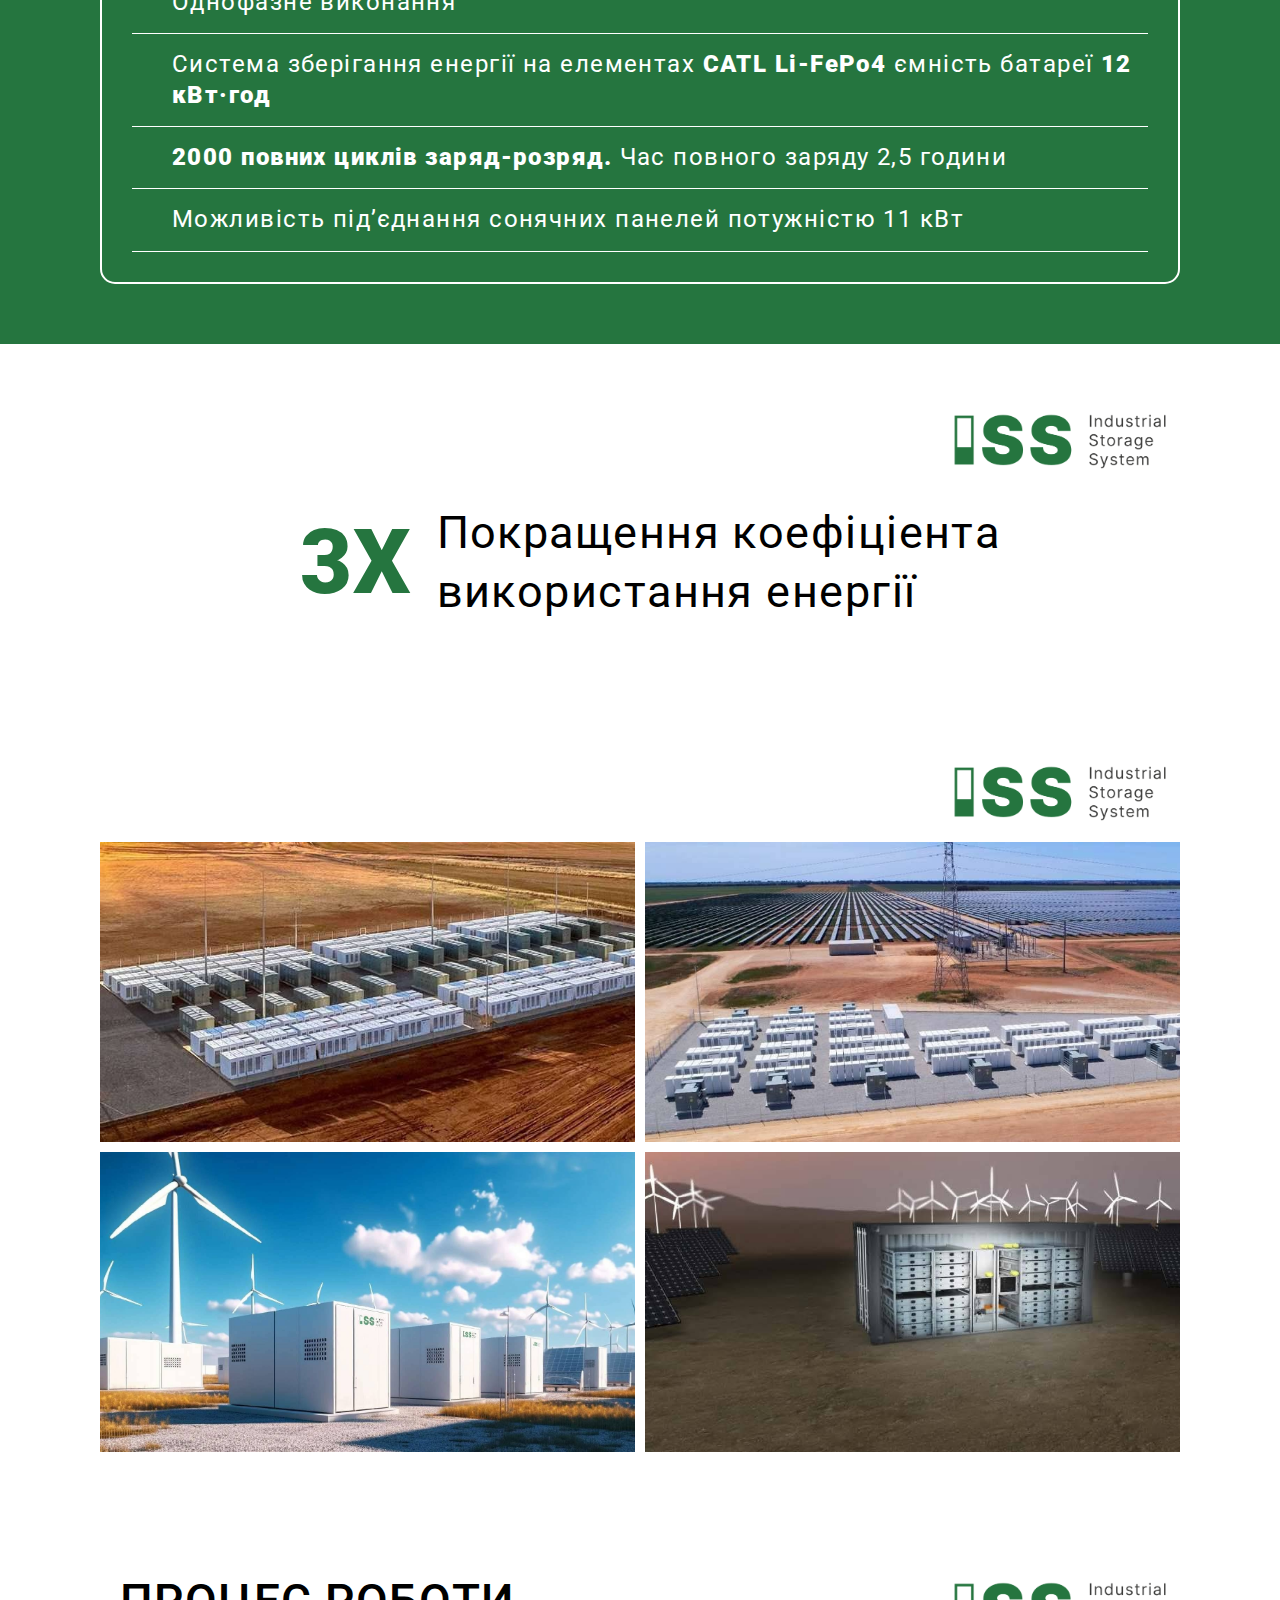
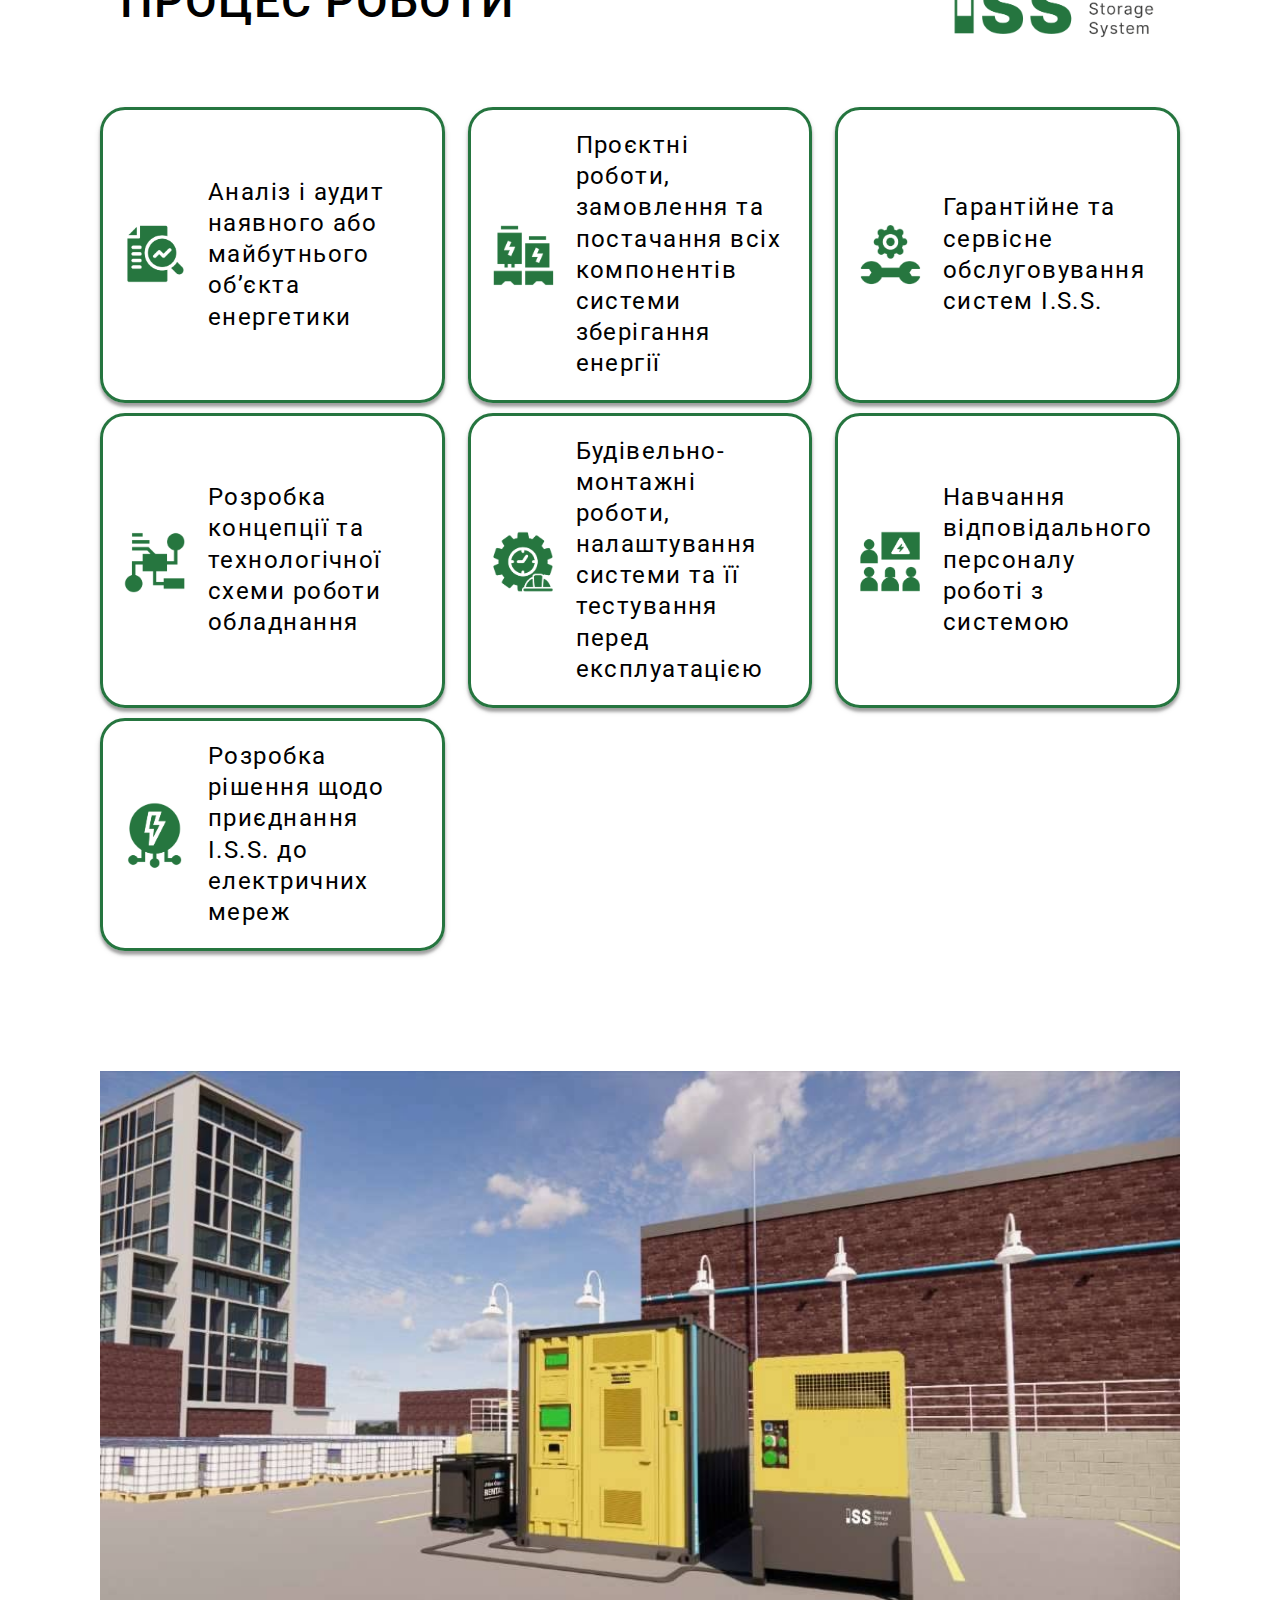
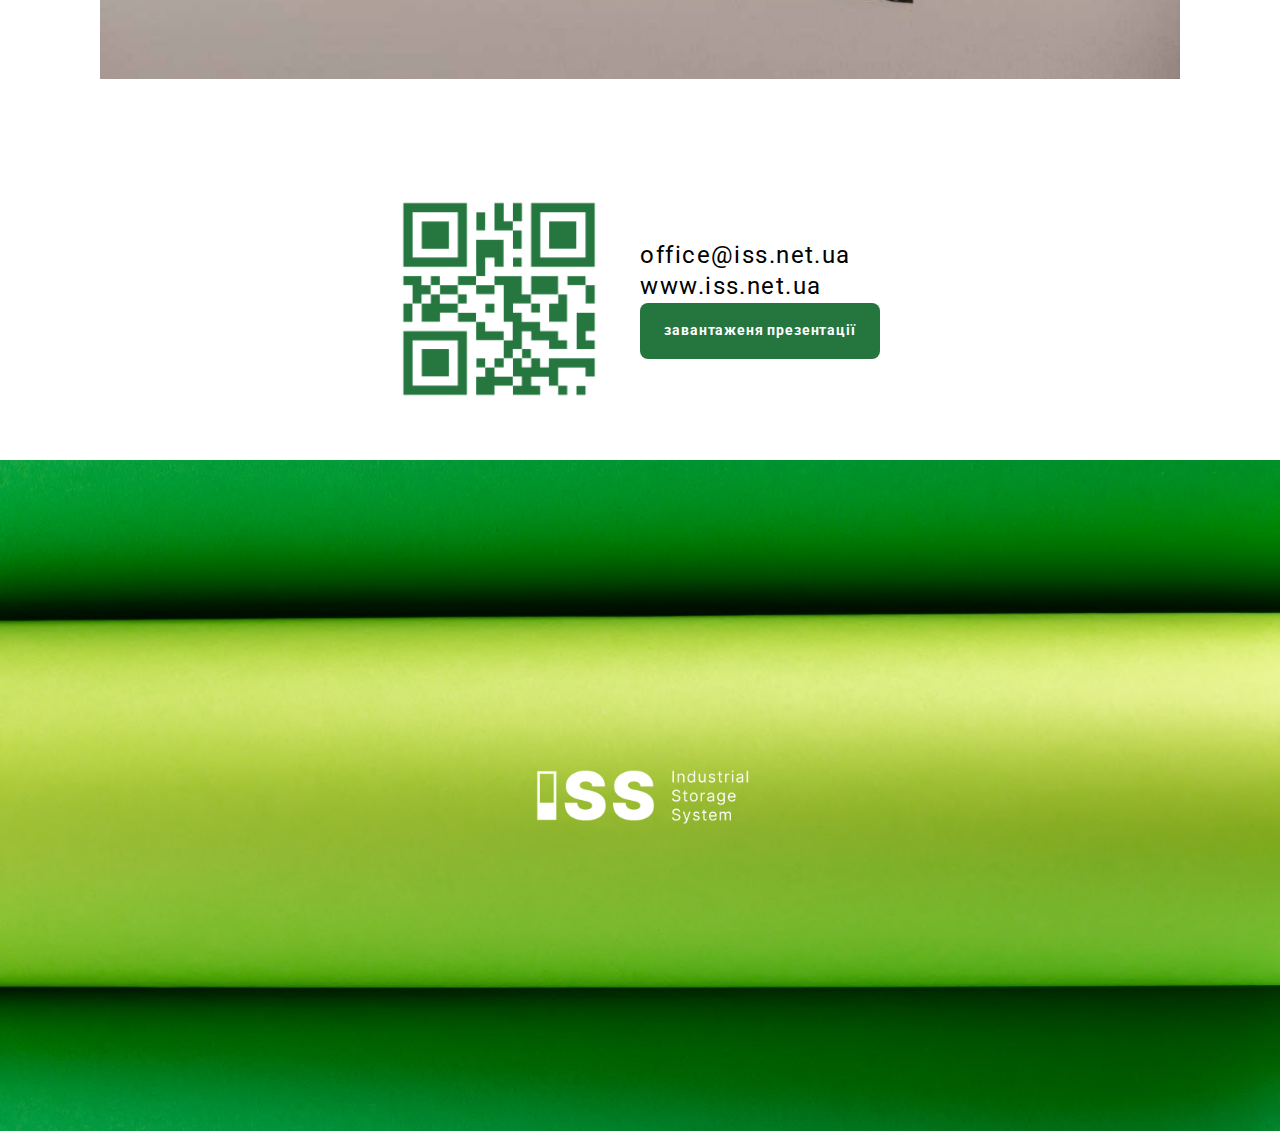
==== commit a5e14fae: "s" ====
--- a/ua.html
+++ b/ua.html
@@ -14,8 +14,7 @@
     <header class="bgImages text-white section ">
       <div class="container">
         <div class=" box-hero">
-          
-            <img class="hero-img" src="./images/logo_iss_w.png"  alt="logo" width="400px" >
+            <img class="hero-img" src="./images/logo_iss_w.png"  alt="logo" >
           </div>
         <ul>
           <li>
@@ -86,7 +85,7 @@
       
     </section>
 
-    <section class="section">
+    <section class="section container-none">
       <div class="container">
         <img class="our_work-logo logo" src="./images/logo_iss_col.png" alt="logo" >
         <ul class="our_work-flex">
@@ -397,7 +396,7 @@
 </div>
       </div>
     </section>
-    <section class="section">
+    <section class="section container-none">
       <div class="container">
         <img class="our_work-logo logo" src="./images/logo_iss_col.png" alt="logo" >
         <ul class="our_work-flex">
--- a/css/style.css
+++ b/css/style.css
@@ -21,7 +21,13 @@
   text-decoration: none;
   color: inherit;
 }
-@media screen and (min-width: 480px) {
+
+@media screen and (max-width:1199px){
+  .container-none{
+    display: none;
+  }
+}
+@media screen and (min-width: 320px) {
   .section{
     padding-top: 30px;
     padding-bottom: 30px;
@@ -40,13 +46,13 @@
   }
 }
 
-@media screen and (min-width: 480px) {
+@media screen and (min-width: 320px) {
   .container {
     margin-right: auto;
     margin-left: auto;
-    max-width: 480px;
-    padding-left: 50px;
-    padding-right: 50px;
+    max-width: 320px;
+    padding-left: 15px;
+    padding-right: 15px;
   }
 }
 @media screen and (min-width: 768px) {
@@ -63,35 +69,37 @@
     padding-right: 100px;
   }
 }
-@media screen and (min-width:480px) {
+@media screen and (max-width:768px) {
   .text {
     font-family: "Roboto", sans-serif;
     font-weight: 400;
     font-style: normal;
-    font-size:smaller;
+    font-size:14px;
     line-height: 1.3;
     letter-spacing: 0.06em;
   }
 }
+
 .text {
-    font-family: "Roboto", sans-serif;
-    font-weight: 400;
-    font-style: normal;
-    font-size:x-large;
-    line-height: 1.3;
-    letter-spacing: 0.06em;
-  }
-  
+  font-family: "Roboto", sans-serif;
+  font-weight: 400;
+  font-style: normal;
+  font-size:x-large;
+  line-height: 1.3;
+  letter-spacing: 0.06em;
+}
+
+
   .text-white{
     color: white;
   }
 
-  @media screen and (min-width: 480px) {
+  @media screen and (min-width: 320px) {
     .title{
       margin-bottom: 50px;
     padding-left: 20px;
     font-weight: 500;
-    font-size: 14px;
+    font-size: 18px;
     } 
   }
   @media screen and (min-width: 786px) {
@@ -114,7 +122,7 @@
   align-items: center;
   justify-content: space-between;
 }
-@media screen and (min-width:480px){
+@media screen and (min-width:320px){
   .logo{
   width: 190px;
   }
@@ -129,12 +137,12 @@
     width:240px;
   }
 }
-@media screen and (min-width:480px){
+@media screen and (min-width:320px){
   .hero-img{
     width: 200px;
   }
 }
-@media screen and (min-width: 768px) {
+@media screen and (min-width: 786px) {
   .hero-img{
     width: 280px;
   }
@@ -189,7 +197,7 @@
   
   color: #25753f;
 }
-@media screen and (min-width: 480px){
+@media screen and (min-width: 320px){
   .follow-title{
     margin: 0;
     padding-right: 25px;
@@ -216,7 +224,7 @@
     line-height: 1.62;
   }
 }
-@media screen and (min-width: 480px){
+@media screen and (min-width: 320px){
   .follow-text{
     margin-bottom: 70px;
     padding-left: 20px;
@@ -248,14 +256,28 @@
 }
 
 
-
-.generation-text{
-  margin-bottom: 100px;
+@media screen and (max-width: 786px) {
+  .generation-text{
+    margin-bottom: 100px;
     padding-left: 20px;
     font-weight: 700;
-    font-size: xx-large;
-}
-
+    font-size:x-large;
+  }
+}
+@media screen and (max-width: 786px) {
+  .generation-text{
+    .generation-text{
+
+        font-size: xx-large;
+    }
+  }
+}
+
+@media screen and (max-width: 785px) {
+  .box-flex{
+    flex-direction: column-reverse;
+  }
+}
 .box-flex{
   display:flex;
   justify-content: space-between;
@@ -277,7 +299,7 @@
   flex-wrap: wrap;
   gap: 10px;
 }
-@media screen and(min-width: 480px) {
+@media screen and(min-width: 320px) {
   .our_work-item{
     width: 100%;
   }
@@ -290,7 +312,7 @@
 
 .our_work-item{
   
-  /* width: calc((100% - 10px)/2); */
+  width: calc((100% - 10px)/2);
   height: 300px;
   background-size: cover;
 }
@@ -310,7 +332,7 @@
 .system-box{
   margin-bottom: 30px;
 }
-@media screen and (min-width: 480px) {
+@media screen and (min-width: 320px) {
   .system-list{
     display: flex;
     flex-wrap: wrap;
@@ -324,11 +346,7 @@
     gap: 10px;
   }
 }
-@media screen and (min-width: 786px) {
-  .system-item{
-    flex-basis: calc((100% - 10px)/2) ;
-  }
-}
+
 @media screen and (min-width: 1200px) {
   .system-item{
     
@@ -382,10 +400,16 @@
 .section-green{
   background-color: #25753f;
 }
-
-.technology-box{
-  margin-bottom: 70px;
-}
+@media screen and (max-width: 785px) {
+  .technology-box{
+    margin-bottom: 70px;
+    flex-direction: column-reverse;
+  }
+}
+
+
+
+
 .technology-title{
   margin: 0;
   padding: 0;
@@ -413,15 +437,23 @@
 }
 
 .improvement-box{
+  flex-direction: row;
   align-items: center;
   justify-content: center;
 }
 
-
-.impr-text{
-  font-size: 45px;
-  line-height: 1.62;
-}
+@media screen and (max-width: 785px) {
+  .impr-text{
+    font-size: 30px;
+    line-height: 1.62;
+  }
+}
+@media screen and (min-width: 786px) {
+  .impr-text{
+    font-size: 45px;
+  }
+}
+
 .our_work-item5{
   background-image: url(../images/our_work5.jpg);
 }
@@ -443,7 +475,6 @@
 }
 
 .work-item{
-  flex-basis: calc((100% - 45px) / 3);
   align-items: center;
   padding: 20px;
   box-sizing: border-box;
@@ -452,13 +483,14 @@
   border-radius: 25px;
 }
 
-@media (max-width: 768px) {
+@media (min-width: 768px) {
   .work-item {
-    flex-basis: calc((100% - 30px) / 2); 
-  }
-}
-
-@media (max-width: 480px) {
+    flex-basis: calc((100% - 45px) / 3);
+ 
+  }
+}
+
+@media (max-width: 320px) {
   .work-item {
     flex-basis: 100%; 
   }
@@ -473,15 +505,25 @@
 .qrcode-elm{
   margin-top: 30;
 }
-
-.qrcode-flex{
-  display: flex;
-  justify-content: center;
-    align-items: center;
-}
-.qrcode-img{
-  margin-right: 40px;
-}
+@media screen and (min-width:320px) {
+  .qrcode-flex{
+    display: flex;
+    justify-content: center;
+      align-items: center;
+      flex-direction: column;
+
+  }
+}
+@media screen and (min-width:786px) {
+  .qrcode-flex{
+      flex-direction: row;
+  }
+  .qrcode-img{
+    margin-right: 40px;
+  }
+  
+}
+
 
 .footer-bg{
   padding: 300px 0;
@@ -497,22 +539,24 @@
     align-items: center;
 }
 
-.footer-btn{
-  display: inline-flex;
-  min-width: 150px;
-  min-height: 40px;
-  margin: 0 auto;
-  padding: 10px 32px;
-  align-items: center;
-  border: 0;
-  font-family: inherit;
-  cursor: pointer;
-  font-weight: 700;
-  font-size: 16px;
-  line-height: 1.88;
-  letter-spacing: 0.06em;
-  border-radius: 8px;
-  transition: background-color 250ms var(--timing-f);
-  color:white;
-  background-color:#25753f;
-}+@media screen and (min-width: 320px) {
+  .footer-btn{
+    display: inline-flex;
+    min-width: 150px;
+    min-height: 40px;
+    margin: 0 auto;
+    padding: 8px 24px;
+    align-items: center;
+    border: 0;
+    font-family: inherit;
+    cursor: pointer;
+    font-weight: 700;
+    font-size: 14px;
+    line-height: 1.88;
+    letter-spacing: 0.06em;
+    border-radius: 8px;
+    transition: background-color 250ms var(--timing-f);
+    color:white;
+    background-color:#25753f;
+  }
+}
